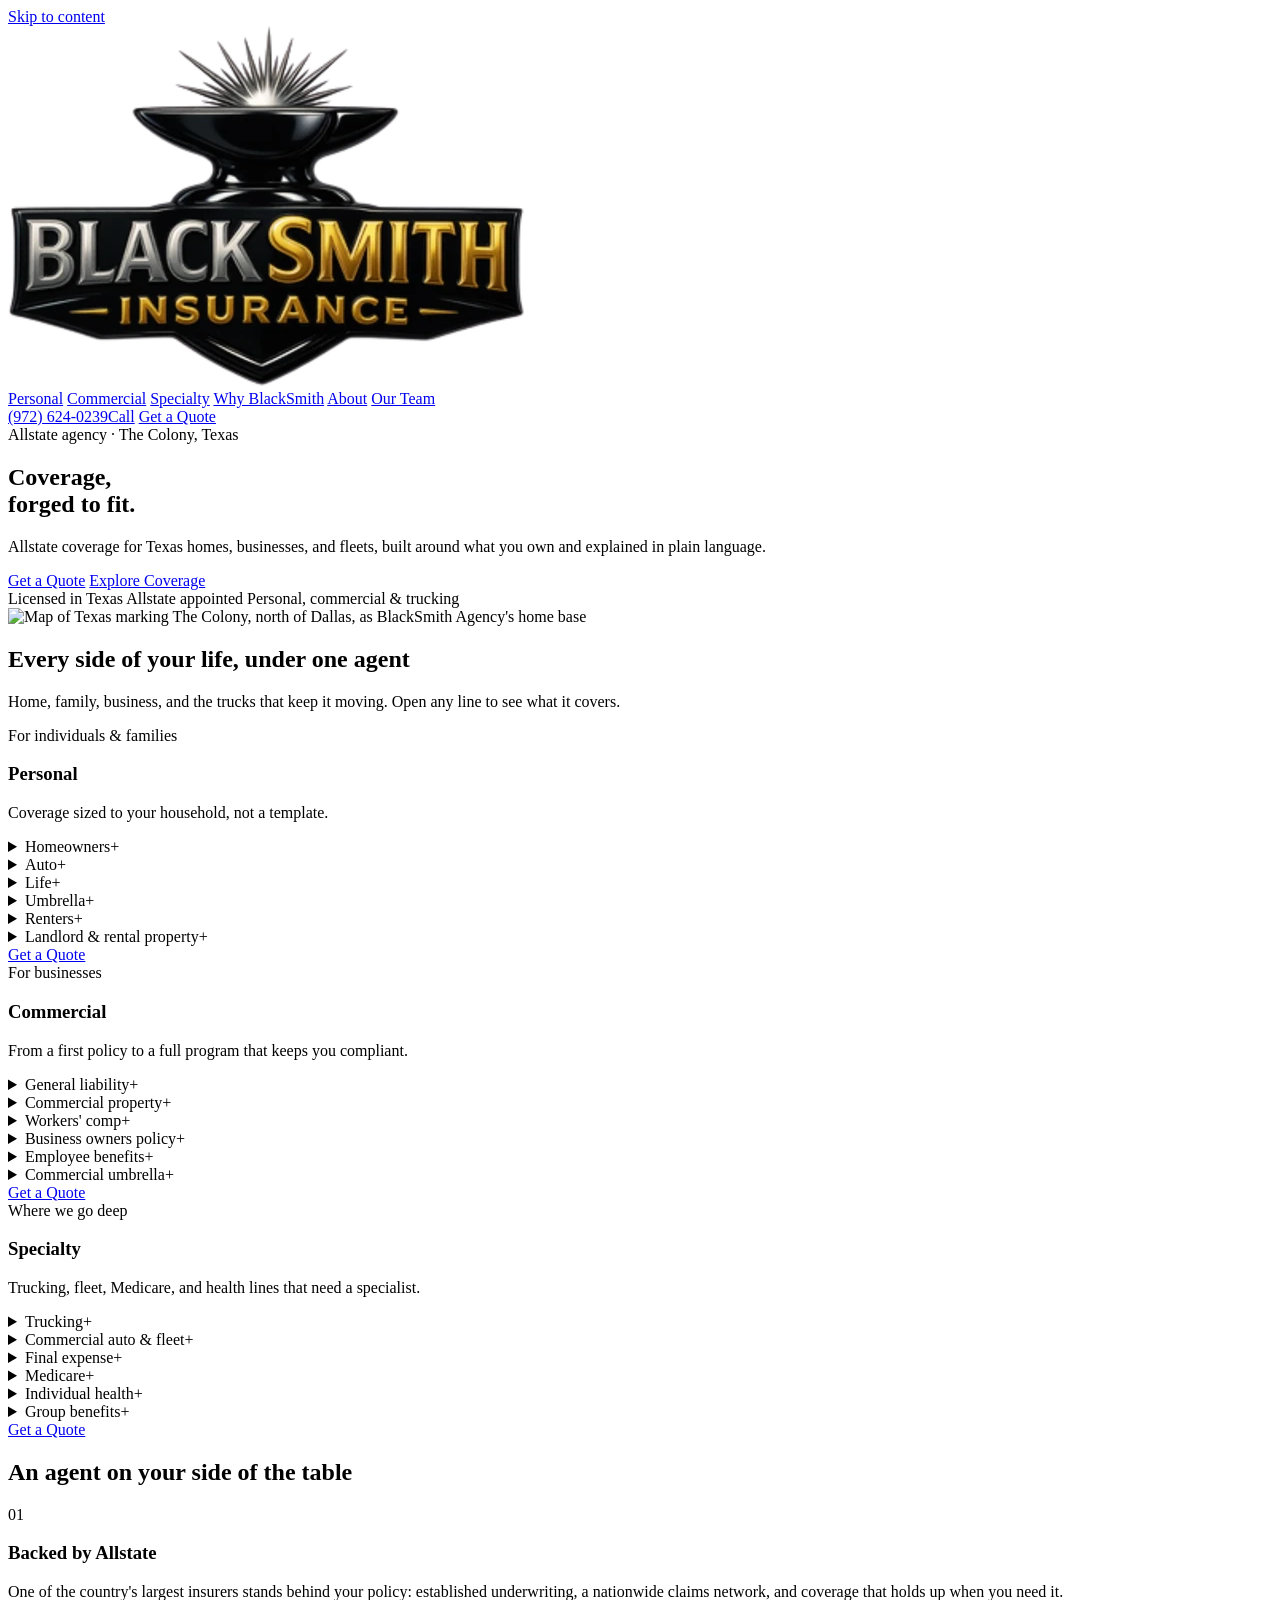
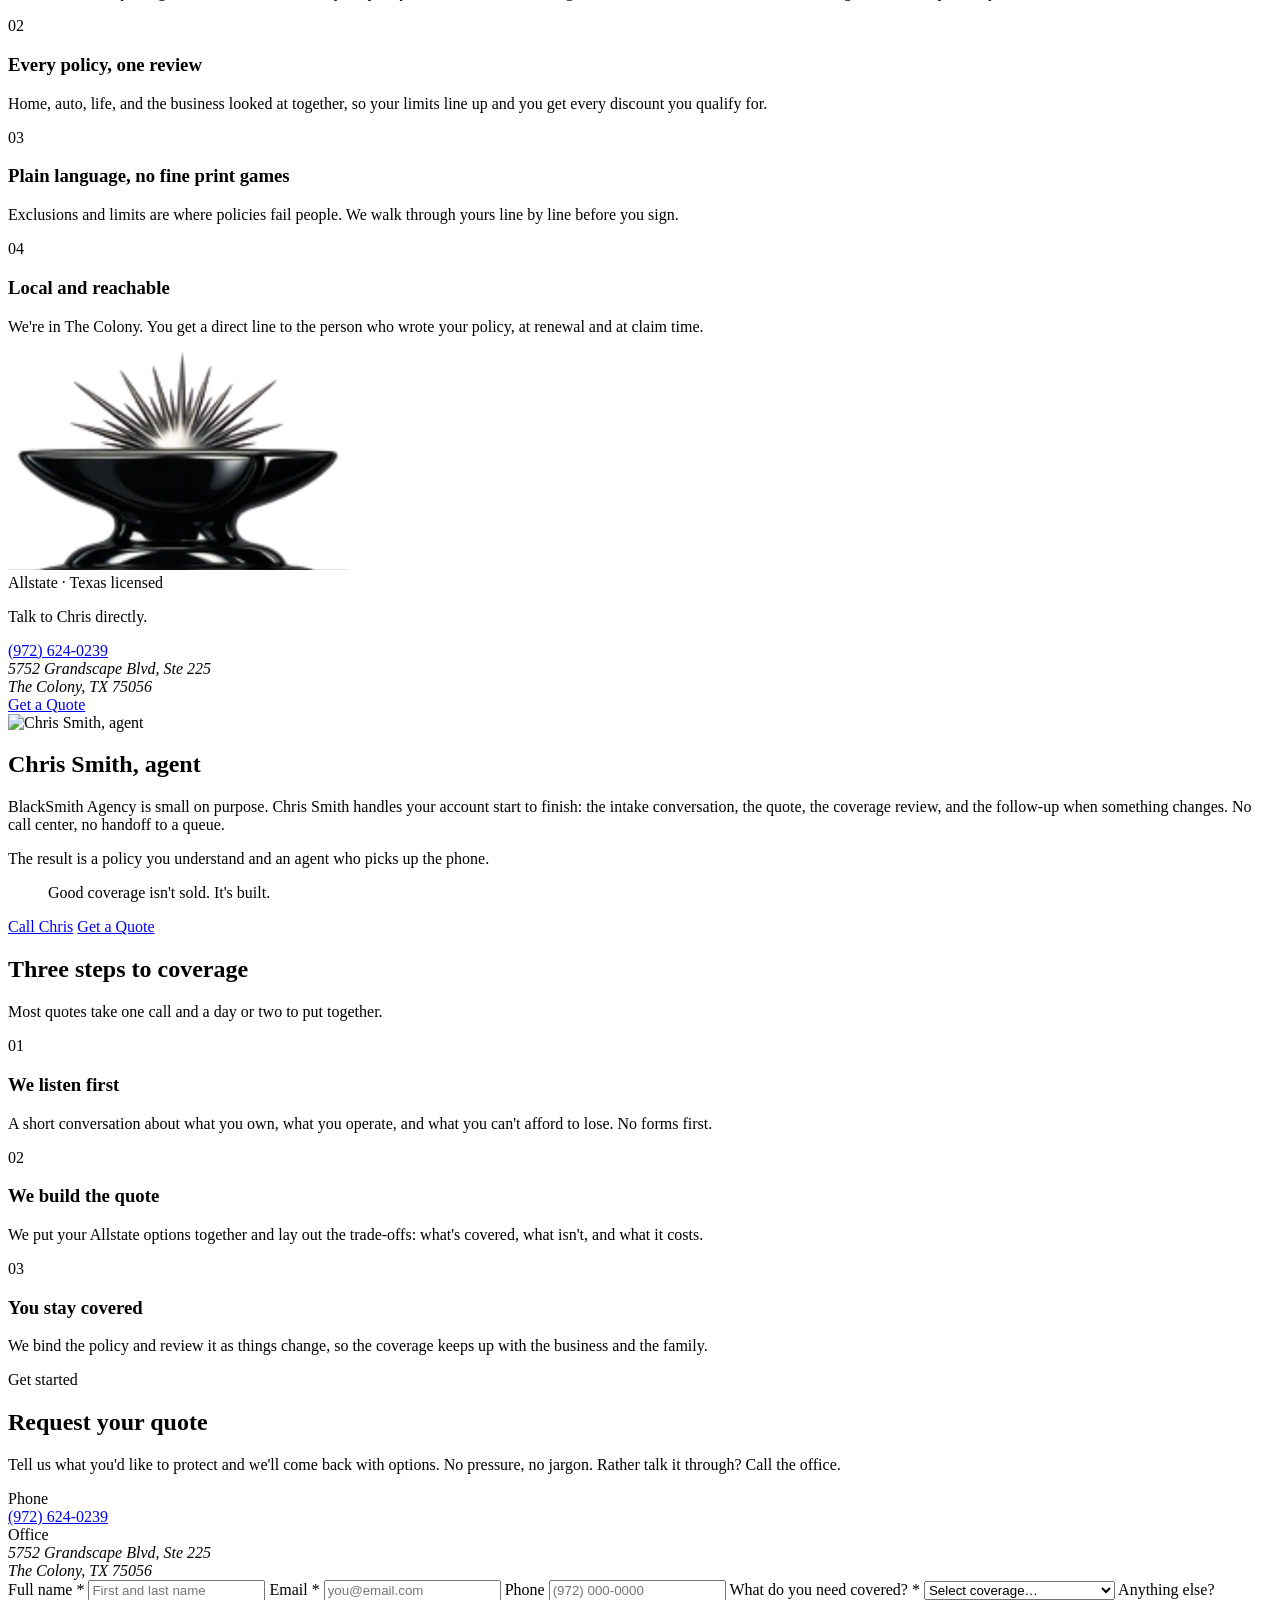
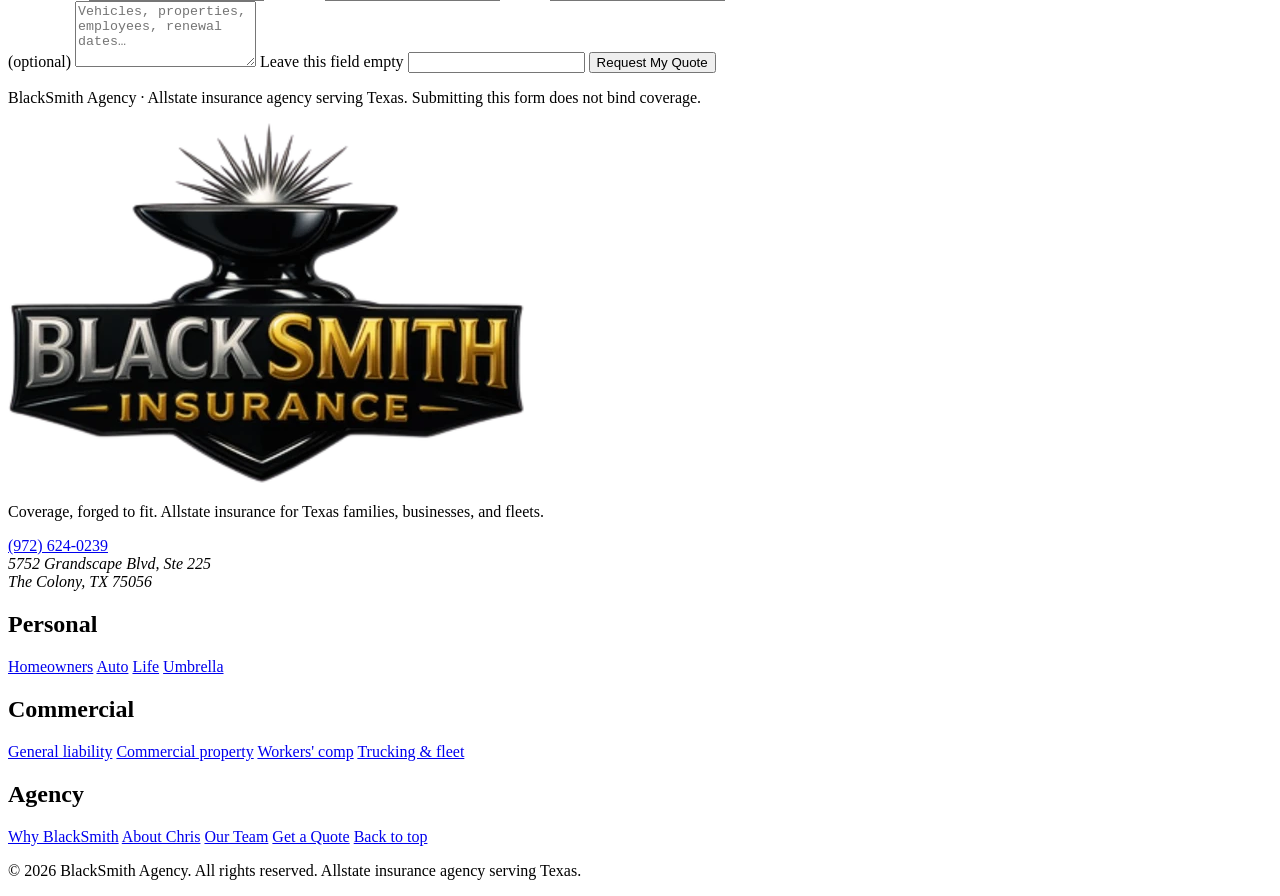
==== index.html @ 1e040ad7 "Replace site logos with the updated BlackSmith logo Swap the header and footer logos, the anvil mark" ====
<!DOCTYPE html>
<html lang="en">
<head>
<meta charset="utf-8">
<meta name="viewport" content="width=device-width, initial-scale=1">
<title>BlackSmith Agency | Insurance in The Colony, Texas</title>
<meta name="description" content="BlackSmith Agency is an Allstate insurance agency in The Colony, Texas. Personal, commercial, and specialty coverage, including trucking, built around what you own and operate.">
<link rel="canonical" href="https://blacksmith-insurance-site.vercel.app/">

<meta property="og:type" content="website">
<meta property="og:title" content="BlackSmith Agency | Insurance in The Colony, Texas">
<meta property="og:description" content="Allstate insurance for Texas families, businesses, and fleets. One agent, one number, no scripts.">
<meta property="og:image" content="https://blacksmith-insurance-site.vercel.app/assets/og-image-v2.jpg">
<meta property="og:url" content="https://blacksmith-insurance-site.vercel.app/">
<meta name="twitter:card" content="summary_large_image">
<meta name="theme-color" content="#1E2528">

<link rel="icon" href="/assets/favicon-v2.png" type="image/png">
<link rel="apple-touch-icon" href="/assets/apple-touch-icon-v2.png">

<link rel="preconnect" href="https://fonts.googleapis.com">
<link rel="preconnect" href="https://fonts.gstatic.com" crossorigin>
<link href="https://fonts.googleapis.com/css2?family=Oswald:wght@400;500;600&family=Libre+Franklin:ital,wght@0,300;0,400;0,500;0,600;1,400&display=swap" rel="stylesheet">

<link rel="stylesheet" href="/styles.css?v=20261026">
</head>
<body>

<a class="skip-link" href="#main">Skip to content</a>

<header class="site-header">
  <div class="header-inner">
    <a class="brand" href="#top" aria-label="BlackSmith Insurance home">
      <img src="/assets/blacksmith-logo-v2.webp" alt="BlackSmith Insurance" width="516" height="360">
    </a>
    <nav class="nav-links" aria-label="Primary">
      <a href="#personal">Personal</a>
      <a href="#commercial">Commercial</a>
      <a href="#specialty">Specialty</a>
      <a href="#why">Why BlackSmith</a>
      <a href="#about">About</a>
      <a href="/team">Our Team</a>
    </nav>
    <div class="header-cta">
      <a class="header-phone" href="tel:+19726240239" aria-label="Call (972) 624-0239"><span class="header-phone-num">(972)&nbsp;624-0239</span><span class="header-phone-short" aria-hidden="true">Call</span></a>
      <a class="btn-dark" href="#quote">Get a Quote</a>
    </div>
  </div>
</header>

<main id="main">

<!-- ============ HERO ============ -->
<section id="top" class="hero">
  <div class="hero-inner">
    <div class="hero-copy">
      <div class="eyebrow eyebrow-rule">
        <span class="rule"></span>
        <span>Allstate agency · The Colony, Texas</span>
      </div>
      <h1>Coverage,<br><span class="gold">forged to fit.</span></h1>
      <p class="hero-lede">
        Allstate coverage for Texas homes, businesses, and fleets, built around what you own and explained in plain language.
      </p>
      <div class="btn-row">
        <a class="btn-gold" href="#quote">Get a Quote</a>
        <a class="btn-ghost" href="#coverage">Explore Coverage</a>
      </div>
      <div class="trust-row">
        <span>Licensed in Texas</span>
        <span class="dot" aria-hidden="true"></span>
        <span>Allstate appointed</span>
        <span class="dot" aria-hidden="true"></span>
        <span>Personal, commercial &amp; trucking</span>
      </div>
    </div>
    <div class="hero-media">
      <div class="hero-frame" aria-hidden="true"></div>
      <div class="hero-photo">
        <img src="/assets/texas-hero-transparent.webp"
             alt="Map of Texas marking The Colony, north of Dallas, as BlackSmith Agency's home base"
             width="1040" height="1040" fetchpriority="high">
      </div>
    </div>
  </div>
</section>

<!-- ============ COVERAGE ============ -->
<section id="coverage" class="coverage">
  <div class="container">
    <div class="section-head">
      <h2>Every side of your life, under one agent</h2>
      <p class="section-lede">Home, family, business, and the trucks that keep it moving. Open any line to see what it covers.</p>
    </div>

    <div class="coverage-grid">

      <article id="personal" class="cov-card">
        <div class="cov-kicker">For individuals &amp; families</div>
        <h3>Personal</h3>
        <p class="cov-blurb">Coverage sized to your household, not a template.</p>
        <div class="acc">
          <details>
            <summary>Homeowners<span class="chev" aria-hidden="true">+</span></summary>
            <p>Covers your house and belongings against fire, theft, storms and hail, plus liability if someone is hurt on your property.</p>
          </details>
          <details>
            <summary>Auto<span class="chev" aria-hidden="true">+</span></summary>
            <p>Liability, collision, and comprehensive coverage for every vehicle and driver in the household.</p>
          </details>
          <details>
            <summary>Life<span class="chev" aria-hidden="true">+</span></summary>
            <p>Term and permanent life insurance that leaves the people depending on you with a financial cushion.</p>
          </details>
          <details>
            <summary>Umbrella<span class="chev" aria-hidden="true">+</span></summary>
            <p>Extra liability protection stacked above your home and auto limits for major, unexpected claims.</p>
          </details>
          <details>
            <summary>Renters<span class="chev" aria-hidden="true">+</span></summary>
            <p>Protects your belongings and adds liability coverage while you rent, without insuring the building itself.</p>
          </details>
          <details>
            <summary>Landlord &amp; rental property<span class="chev" aria-hidden="true">+</span></summary>
            <p>Covers the dwelling, liability, and lost rental income on properties you rent out.</p>
          </details>
        </div>
        <a class="cov-link" href="#quote">Get a Quote</a>
      </article>

      <article id="commercial" class="cov-card">
        <div class="cov-kicker">For businesses</div>
        <h3>Commercial</h3>
        <p class="cov-blurb">From a first policy to a full program that keeps you compliant.</p>
        <div class="acc">
          <details>
            <summary>General liability<span class="chev" aria-hidden="true">+</span></summary>
            <p>Covers third-party claims of bodily injury, property damage, and advertising harm arising from your work.</p>
          </details>
          <details>
            <summary>Commercial property<span class="chev" aria-hidden="true">+</span></summary>
            <p>Protects your building, equipment, inventory, and furnishings against fire, theft, and other covered losses.</p>
          </details>
          <details>
            <summary>Workers' comp<span class="chev" aria-hidden="true">+</span></summary>
            <p>Pays medical costs and lost wages for employees injured on the job, and shields the business from related suits.</p>
          </details>
          <details>
            <summary>Business owners policy<span class="chev" aria-hidden="true">+</span></summary>
            <p>Bundles general liability and commercial property into one cost-effective package for small and mid-size operations.</p>
          </details>
          <details>
            <summary>Employee benefits<span class="chev" aria-hidden="true">+</span></summary>
            <p>Group health, dental, vision, and ancillary lines built to help you hire and keep good people.</p>
          </details>
          <details>
            <summary>Commercial umbrella<span class="chev" aria-hidden="true">+</span></summary>
            <p>Adds a layer of liability protection above your primary commercial policies when a claim runs large.</p>
          </details>
        </div>
        <a class="cov-link" href="#quote">Get a Quote</a>
      </article>

      <article id="specialty" class="cov-card cov-card-dark">
        <div class="cov-kicker">Where we go deep</div>
        <h3>Specialty</h3>
        <p class="cov-blurb">Trucking, fleet, Medicare, and health lines that need a specialist.</p>
        <div class="acc">
          <details>
            <summary>Trucking<span class="chev" aria-hidden="true">+</span></summary>
            <p>Primary liability, cargo, physical damage, and non-trucking liability, with filings handled for motor carrier requirements.</p>
          </details>
          <details>
            <summary>Commercial auto &amp; fleet<span class="chev" aria-hidden="true">+</span></summary>
            <p>Liability and physical damage for cars, vans, and light trucks used for business, from one vehicle to a whole fleet.</p>
          </details>
          <details>
            <summary>Final expense<span class="chev" aria-hidden="true">+</span></summary>
            <p>Small whole-life policies that cover funeral and end-of-life costs so family isn't left with the bill.</p>
          </details>
          <details>
            <summary>Medicare<span class="chev" aria-hidden="true">+</span></summary>
            <p>Advantage, Supplement, and Part D plans compared side by side, with your doctors and prescriptions checked first.</p>
          </details>
          <details>
            <summary>Individual health<span class="chev" aria-hidden="true">+</span></summary>
            <p>Marketplace and private health plans for the self-employed and anyone between employer coverage.</p>
          </details>
          <details>
            <summary>Group benefits<span class="chev" aria-hidden="true">+</span></summary>
            <p>Benefit packages for teams of two and up, including enrollment support your staff can actually follow.</p>
          </details>
        </div>
        <a class="cov-link" href="#quote">Get a Quote</a>
      </article>

    </div>
  </div>
</section>

<!-- ============ WHY ============ -->
<section id="why" class="why">
  <div class="why-inner">
    <div>
      <h2 class="why-title">An agent on your side of the table</h2>
      <div class="why-grid">
        <div class="why-item">
          <div class="why-num">01</div>
          <h3>Backed by Allstate</h3>
          <p>One of the country's largest insurers stands behind your policy: established underwriting, a nationwide claims network, and coverage that holds up when you need it.</p>
        </div>
        <div class="why-item">
          <div class="why-num">02</div>
          <h3>Every policy, one review</h3>
          <p>Home, auto, life, and the business looked at together, so your limits line up and you get every discount you qualify for.</p>
        </div>
        <div class="why-item">
          <div class="why-num">03</div>
          <h3>Plain language, no fine print games</h3>
          <p>Exclusions and limits are where policies fail people. We walk through yours line by line before you sign.</p>
        </div>
        <div class="why-item">
          <div class="why-num">04</div>
          <h3>Local and reachable</h3>
          <p>We're in The Colony. You get a direct line to the person who wrote your policy, at renewal and at claim time.</p>
        </div>
      </div>
    </div>

    <!-- Placeholder for a photo (shop / truck yard / business owner).
         To swap: replace this <aside> with
         <aside class="why-media"><img src="/assets/why.jpg" alt="…"></aside> -->
    <aside class="why-card">
      <img class="why-card-mark" src="/assets/anvil-mark-v2.webp" alt="" width="340" height="218" loading="lazy">
      <div class="why-card-kicker">Allstate · Texas licensed</div>
      <p class="why-card-lead">Talk to Chris directly.</p>
      <a class="why-card-phone" href="tel:+19726240239">(972) 624-0239</a>
      <address class="why-card-addr">
        5752 Grandscape Blvd, Ste 225<br>The Colony, TX 75056
      </address>
      <a class="btn-dark why-card-btn" href="#quote">Get a Quote</a>
    </aside>
  </div>
</section>

<!-- ============ ABOUT ============ -->
<section id="about" class="about">
  <div class="about-inner">
    <div class="about-media">
      <img src="/assets/owner-headshot.jpg" alt="Chris Smith, agent" width="619" height="678" loading="lazy">
      <div class="about-accent" aria-hidden="true"></div>
    </div>
    <div>
      <h2>Chris Smith, agent</h2>
      <p class="about-copy">
        BlackSmith Agency is small on purpose. Chris Smith handles your account start to finish: the intake conversation, the quote, the coverage review, and the follow-up when something changes. No call center, no handoff to a queue.
      </p>
      <p class="about-copy">
        The result is a policy you understand and an agent who picks up the phone.
      </p>
      <blockquote>Good coverage isn't sold. It's built.</blockquote>
      <div class="btn-row">
        <a class="btn-dark btn-lg" href="tel:+19726240239">Call Chris</a>
        <a class="btn-outline" href="#quote">Get a Quote</a>
      </div>
    </div>
  </div>
</section>

<!-- ============ PROCESS ============ -->
<section class="process">
  <div class="container">
    <div class="process-head">
      <div>
        <h2>Three steps to coverage</h2>
      </div>
      <p class="process-note">Most quotes take one call and a day or two to put together.</p>
    </div>
    <div class="process-grid">
      <div class="process-cell">
        <div class="process-num">01</div>
        <h3>We listen first</h3>
        <p>A short conversation about what you own, what you operate, and what you can't afford to lose. No forms first.</p>
      </div>
      <div class="process-cell">
        <div class="process-num">02</div>
        <h3>We build the quote</h3>
        <p>We put your Allstate options together and lay out the trade-offs: what's covered, what isn't, and what it costs.</p>
      </div>
      <div class="process-cell">
        <div class="process-num">03</div>
        <h3>You stay covered</h3>
        <p>We bind the policy and review it as things change, so the coverage keeps up with the business and the family.</p>
      </div>
    </div>
  </div>
</section>

<!-- ============ QUOTE ============ -->
<section id="quote" class="quote">
  <div class="quote-inner">
    <div class="quote-intro">
      <div class="eyebrow eyebrow-gold">Get started</div>
      <h2>Request your quote</h2>
      <p class="quote-lede">Tell us what you'd like to protect and we'll come back with options. No pressure, no jargon. Rather talk it through? Call the office.</p>
      <div class="quote-contact">
        <div>
          <div class="quote-label">Phone</div>
          <a class="quote-phone" href="tel:+19726240239">(972) 624-0239</a>
        </div>
        <div>
          <div class="quote-label">Office</div>
          <address>5752 Grandscape Blvd, Ste 225<br>The Colony, TX 75056</address>
        </div>
      </div>
    </div>

    <div class="quote-panel">
      <!-- Submissions go to /api/quote (Vercel function), which creates the
           lead in AgencyZoom. See README → "Quote form → AgencyZoom". -->
      <form id="quote-form" class="quote-form" novalidate>
        <label class="field span-2">
          <span>Full name *</span>
          <input type="text" name="name" placeholder="First and last name" autocomplete="name" required>
        </label>
        <label class="field">
          <span>Email *</span>
          <input type="email" name="email" placeholder="you@email.com" autocomplete="email" required>
        </label>
        <label class="field">
          <span>Phone</span>
          <input type="tel" name="phone" placeholder="(972) 000-0000" autocomplete="tel">
        </label>
        <label class="field span-2">
          <span>What do you need covered? *</span>
          <select name="coverage" required>
            <option value="">Select coverage…</option>
            <optgroup label="Personal">
              <option value="Personal: Homeowners">Homeowners</option>
              <option value="Personal: Auto">Auto</option>
              <option value="Personal: Life">Life</option>
              <option value="Personal: Umbrella">Umbrella</option>
              <option value="Personal: Renters">Renters</option>
              <option value="Personal: Landlord &amp; rental property">Landlord &amp; rental property</option>
            </optgroup>
            <optgroup label="Commercial">
              <option value="Commercial: General liability">General liability</option>
              <option value="Commercial: Commercial property">Commercial property</option>
              <option value="Commercial: Workers' comp">Workers' comp</option>
              <option value="Commercial: Business owners policy">Business owners policy</option>
              <option value="Commercial: Employee benefits">Employee benefits</option>
              <option value="Commercial: Commercial umbrella">Commercial umbrella</option>
            </optgroup>
            <optgroup label="Specialty">
              <option value="Specialty: Trucking">Trucking</option>
              <option value="Specialty: Commercial auto &amp; fleet">Commercial auto &amp; fleet</option>
              <option value="Specialty: Final expense">Final expense</option>
              <option value="Specialty: Medicare">Medicare</option>
              <option value="Specialty: Individual health">Individual health</option>
              <option value="Specialty: Group benefits">Group benefits</option>
            </optgroup>
            <optgroup label="Other">
              <option>Several lines (bundle)</option>
              <option>Not sure yet</option>
            </optgroup>
          </select>
        </label>
        <label class="field span-2">
          <span>Anything else? (optional)</span>
          <textarea name="details" rows="4" placeholder="Vehicles, properties, employees, renewal dates…"></textarea>
        </label>
        <!-- Honeypot: invisible to people; the server drops any submission
             that fills it. -->
        <label class="field-hp" aria-hidden="true">
          <span>Leave this field empty</span>
          <input type="text" name="website" tabindex="-1" autocomplete="off">
        </label>
        <button class="btn-submit span-2" type="submit">Request My Quote</button>
        <p id="form-notice" class="form-notice span-2" role="status" hidden></p>
      </form>
      <p class="quote-fine">BlackSmith Agency · Allstate insurance agency serving Texas. Submitting this form does not bind coverage.</p>
    </div>
  </div>
</section>

</main>

<!-- ============ FOOTER ============ -->
<footer class="site-footer">
  <div class="container">
    <div class="footer-grid">
      <div>
        <img class="footer-logo" src="/assets/blacksmith-logo-v2.webp" alt="BlackSmith Insurance" width="516" height="360" loading="lazy">
        <p class="footer-blurb">Coverage, forged to fit. Allstate insurance for Texas families, businesses, and fleets.</p>
        <a class="footer-phone" href="tel:+19726240239">(972) 624-0239</a>
        <address class="footer-addr">5752 Grandscape Blvd, Ste 225<br>The Colony, TX 75056</address>
      </div>
      <div>
        <h2>Personal</h2>
        <div class="footer-links">
          <a href="#personal">Homeowners</a>
          <a href="#personal">Auto</a>
          <a href="#personal">Life</a>
          <a href="#personal">Umbrella</a>
        </div>
      </div>
      <div>
        <h2>Commercial</h2>
        <div class="footer-links">
          <a href="#commercial">General liability</a>
          <a href="#commercial">Commercial property</a>
          <a href="#commercial">Workers' comp</a>
          <a href="#specialty">Trucking &amp; fleet</a>
        </div>
      </div>
      <div>
        <h2>Agency</h2>
        <div class="footer-links">
          <a href="#why">Why BlackSmith</a>
          <a href="#about">About Chris</a>
          <a href="/team">Our Team</a>
          <a href="#quote">Get a Quote</a>
          <a href="#top">Back to top</a>
        </div>
      </div>
    </div>
    <p class="footer-legal">© 2026 BlackSmith Agency. All rights reserved. Allstate insurance agency serving Texas.</p>
  </div>
</footer>

<script type="application/ld+json">
{
  "@context": "https://schema.org",
  "@type": "InsuranceAgency",
  "name": "BlackSmith Agency",
  "description": "Allstate insurance agency in The Colony, Texas offering personal, commercial, and specialty coverage including trucking.",
  "telephone": "+1-972-624-0239",
  "url": "https://blacksmith-insurance-site.vercel.app/",
  "image": "https://blacksmith-insurance-site.vercel.app/assets/og-image-v2.jpg",
  "address": {
    "@type": "PostalAddress",
    "streetAddress": "5752 Grandscape Blvd, Ste 225",
    "addressLocality": "The Colony",
    "addressRegion": "TX",
    "postalCode": "75056",
    "addressCountry": "US"
  },
  "areaServed": { "@type": "State", "name": "Texas" },
  "employee": { "@type": "Person", "name": "Chris Smith", "jobTitle": "Agent" }
}
</script>

<script>
// Submits the quote form to /api/quote, which creates the lead in AgencyZoom.
// Any failure falls back to the phone number rather than a dead end.
(function () {
  var form = document.getElementById('quote-form');
  var notice = document.getElementById('form-notice');
  if (!form || !notice) return;
  var button = form.querySelector('.btn-submit');
  var FALLBACK = 'Something went wrong sending your request. Please call (972) 624-0239 and we’ll take care of you.';
  var NOT_CONFIGURED = 'Online quote requests are coming soon. For now, please call (972) 624-0239 and we’ll take care of you.';

  form.addEventListener('submit', function (e) {
    e.preventDefault();
    if (!form.reportValidity()) return;

    var payload = {};
    new FormData(form).forEach(function (value, key) { payload[key] = value; });

    button.disabled = true;
    button.textContent = 'Sending…';
    notice.hidden = true;

    // Only messages the server chose for the visitor are shown; network and
    // parse errors (whose text is browser jargon) fall back to the phone number.
    fetch('/api/quote', {
      method: 'POST',
      headers: { 'Content-Type': 'application/json' },
      body: JSON.stringify(payload)
    })
      .then(function (res) {
        return res.json().catch(function () { return {}; }).then(function (body) {
          if (res.ok && body.ok) return null;
          if (body.code === 'not_configured') return NOT_CONFIGURED;
          return res.status === 400 && body.error ? body.error : FALLBACK;
        });
      }, function () { return FALLBACK; })
      .then(function (problem) {
        if (!problem) {
          form.reset();
          notice.textContent = 'Thanks, your request is in. We’ll be in touch shortly to talk through your options.';
        } else {
          notice.textContent = problem;
        }
        notice.hidden = false;
        button.disabled = false;
        button.textContent = 'Request My Quote';
      });
  });
})();
</script>

</body>
</html>
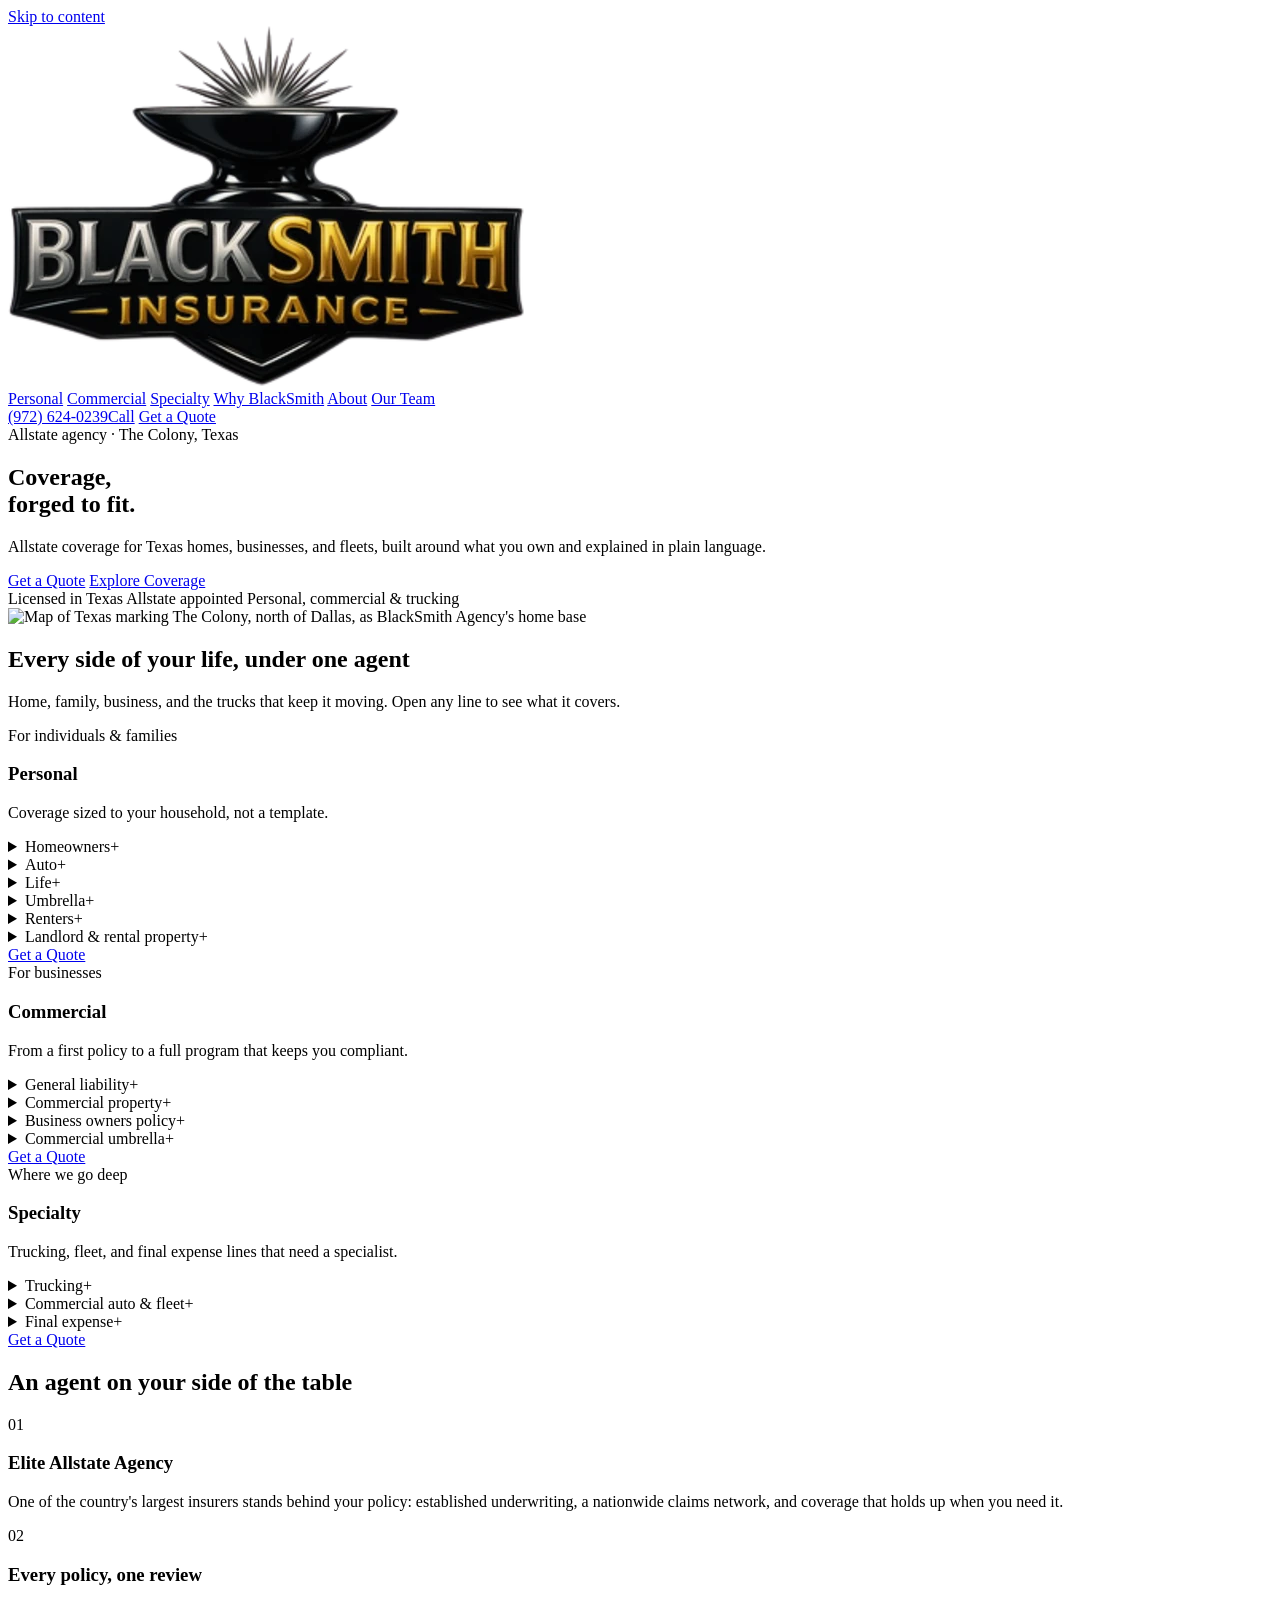
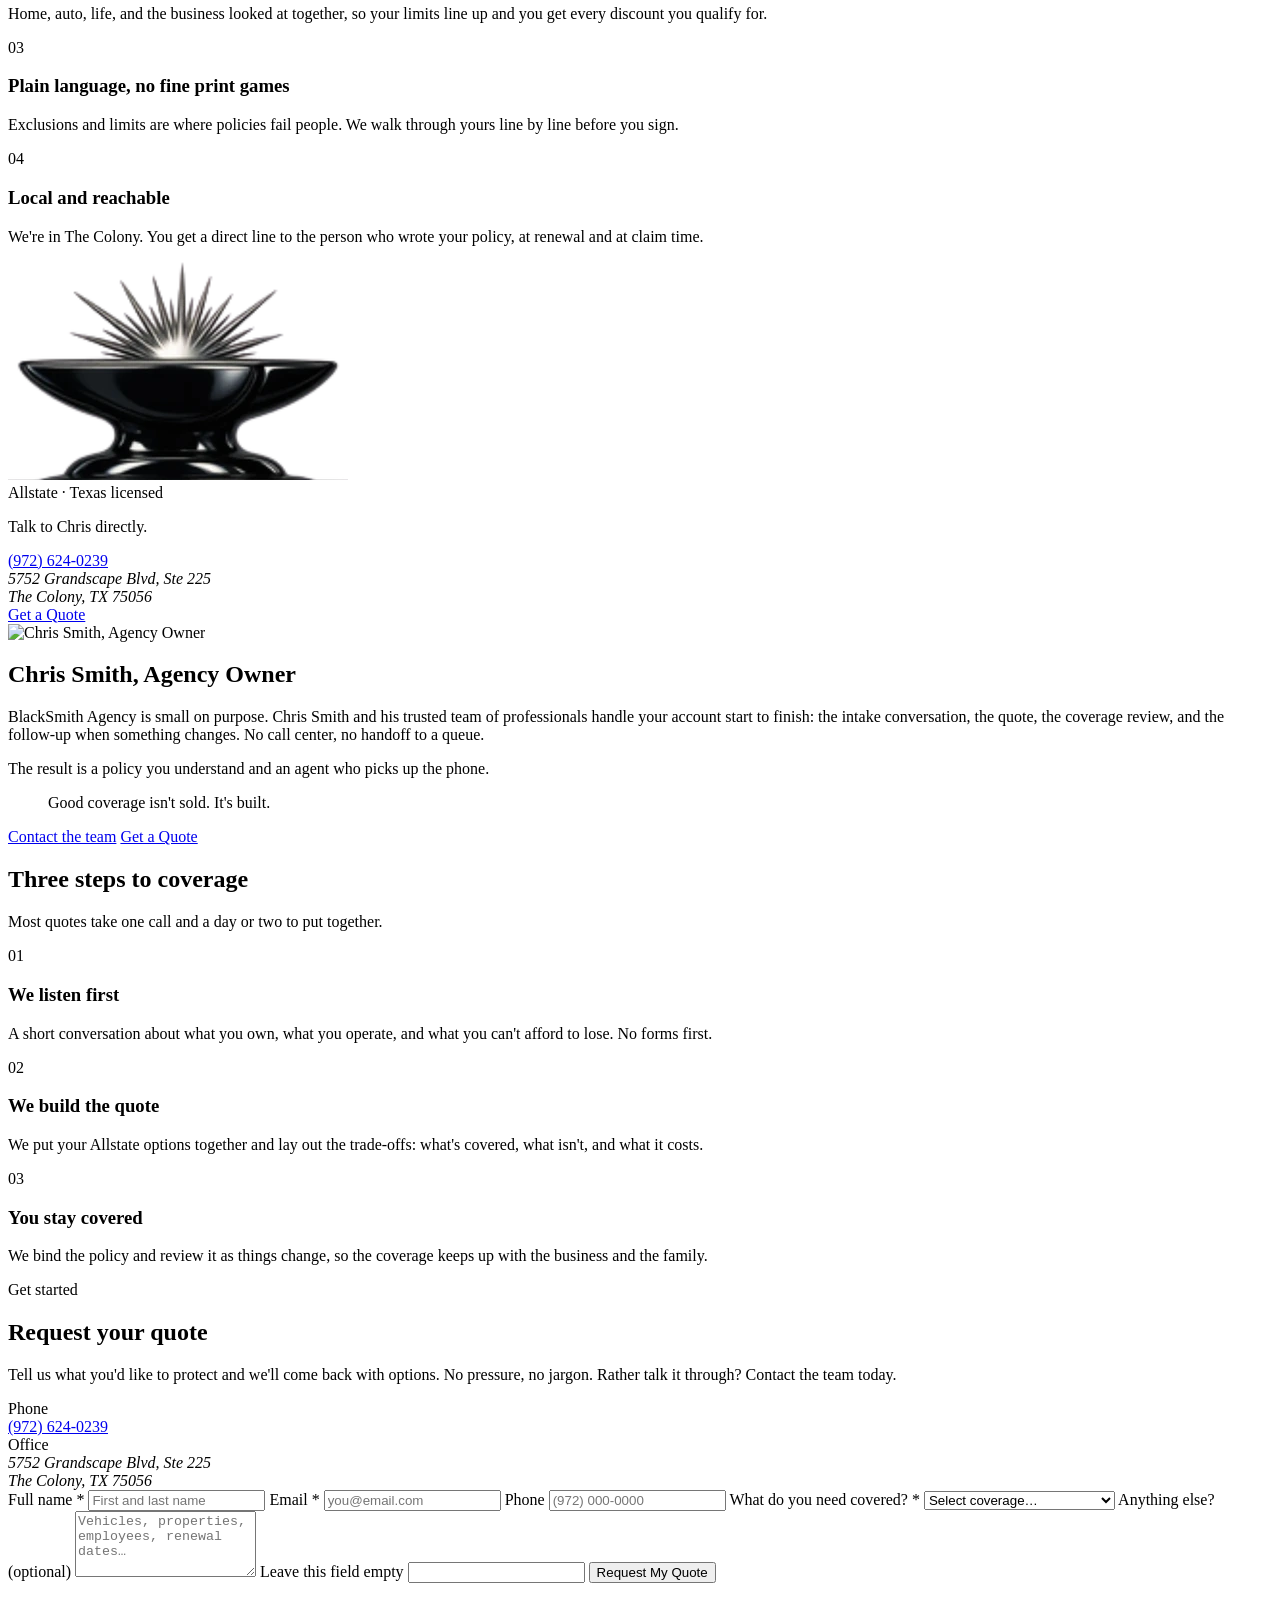
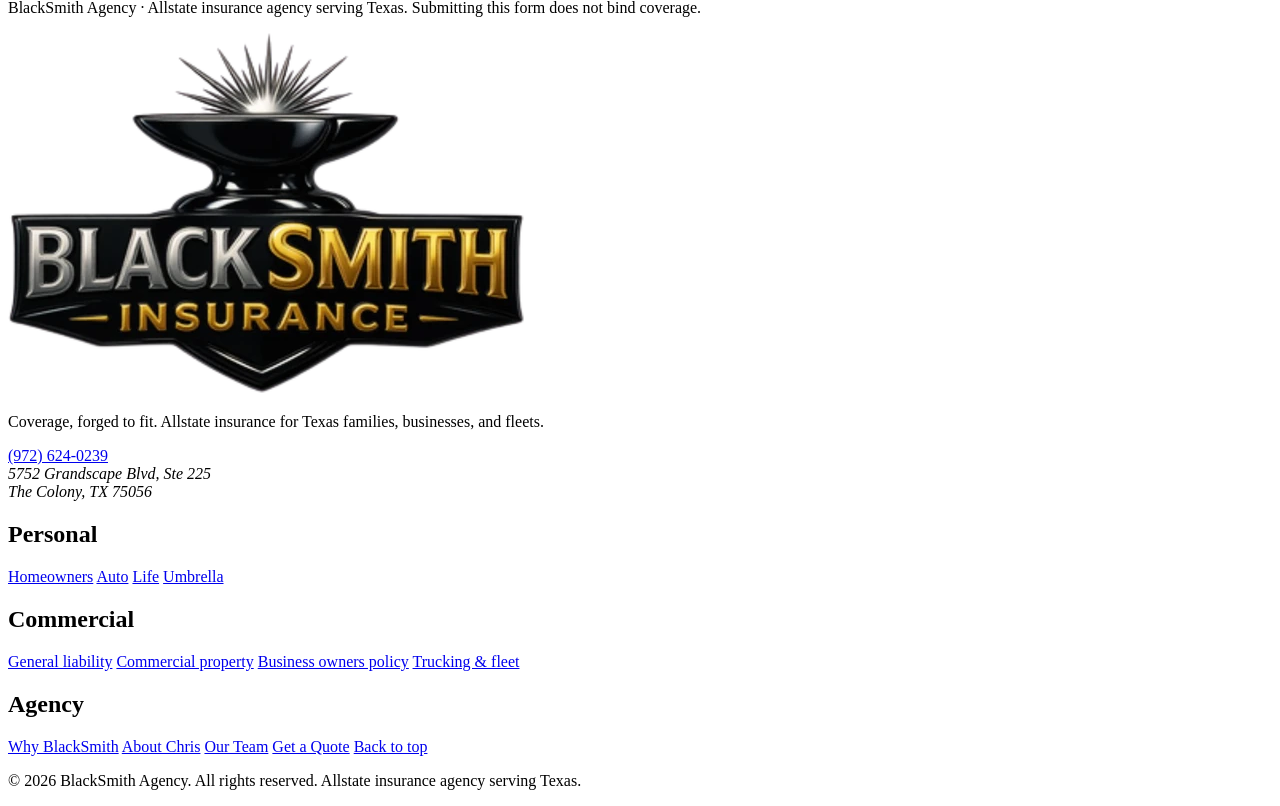
==== commit a4edac31: "Apply the client's coverage and copy changes Drop workers' comp, employee benefits, group benefits, " ====
--- a/index.html
+++ b/index.html
@@ -142,16 +142,8 @@
             <p>Protects your building, equipment, inventory, and furnishings against fire, theft, and other covered losses.</p>
           </details>
           <details>
-            <summary>Workers' comp<span class="chev" aria-hidden="true">+</span></summary>
-            <p>Pays medical costs and lost wages for employees injured on the job, and shields the business from related suits.</p>
-          </details>
-          <details>
             <summary>Business owners policy<span class="chev" aria-hidden="true">+</span></summary>
             <p>Bundles general liability and commercial property into one cost-effective package for small and mid-size operations.</p>
-          </details>
-          <details>
-            <summary>Employee benefits<span class="chev" aria-hidden="true">+</span></summary>
-            <p>Group health, dental, vision, and ancillary lines built to help you hire and keep good people.</p>
           </details>
           <details>
             <summary>Commercial umbrella<span class="chev" aria-hidden="true">+</span></summary>
@@ -164,7 +156,7 @@
       <article id="specialty" class="cov-card cov-card-dark">
         <div class="cov-kicker">Where we go deep</div>
         <h3>Specialty</h3>
-        <p class="cov-blurb">Trucking, fleet, Medicare, and health lines that need a specialist.</p>
+        <p class="cov-blurb">Trucking, fleet, and final expense lines that need a specialist.</p>
         <div class="acc">
           <details>
             <summary>Trucking<span class="chev" aria-hidden="true">+</span></summary>
@@ -177,18 +169,6 @@
           <details>
             <summary>Final expense<span class="chev" aria-hidden="true">+</span></summary>
             <p>Small whole-life policies that cover funeral and end-of-life costs so family isn't left with the bill.</p>
-          </details>
-          <details>
-            <summary>Medicare<span class="chev" aria-hidden="true">+</span></summary>
-            <p>Advantage, Supplement, and Part D plans compared side by side, with your doctors and prescriptions checked first.</p>
-          </details>
-          <details>
-            <summary>Individual health<span class="chev" aria-hidden="true">+</span></summary>
-            <p>Marketplace and private health plans for the self-employed and anyone between employer coverage.</p>
-          </details>
-          <details>
-            <summary>Group benefits<span class="chev" aria-hidden="true">+</span></summary>
-            <p>Benefit packages for teams of two and up, including enrollment support your staff can actually follow.</p>
           </details>
         </div>
         <a class="cov-link" href="#quote">Get a Quote</a>
@@ -206,7 +186,7 @@
       <div class="why-grid">
         <div class="why-item">
           <div class="why-num">01</div>
-          <h3>Backed by Allstate</h3>
+          <h3>Elite Allstate Agency</h3>
           <p>One of the country's largest insurers stands behind your policy: established underwriting, a nationwide claims network, and coverage that holds up when you need it.</p>
         </div>
         <div class="why-item">
@@ -247,20 +227,20 @@
 <section id="about" class="about">
   <div class="about-inner">
     <div class="about-media">
-      <img src="/assets/owner-headshot.jpg" alt="Chris Smith, agent" width="619" height="678" loading="lazy">
+      <img src="/assets/owner-headshot.jpg" alt="Chris Smith, Agency Owner" width="619" height="678" loading="lazy">
       <div class="about-accent" aria-hidden="true"></div>
     </div>
     <div>
-      <h2>Chris Smith, agent</h2>
+      <h2>Chris Smith, Agency Owner</h2>
       <p class="about-copy">
-        BlackSmith Agency is small on purpose. Chris Smith handles your account start to finish: the intake conversation, the quote, the coverage review, and the follow-up when something changes. No call center, no handoff to a queue.
+        BlackSmith Agency is small on purpose. Chris Smith and his trusted team of professionals handle your account start to finish: the intake conversation, the quote, the coverage review, and the follow-up when something changes. No call center, no handoff to a queue.
       </p>
       <p class="about-copy">
         The result is a policy you understand and an agent who picks up the phone.
       </p>
       <blockquote>Good coverage isn't sold. It's built.</blockquote>
       <div class="btn-row">
-        <a class="btn-dark btn-lg" href="tel:+19726240239">Call Chris</a>
+        <a class="btn-dark btn-lg" href="tel:+19726240239">Contact the team</a>
         <a class="btn-outline" href="#quote">Get a Quote</a>
       </div>
     </div>
@@ -302,7 +282,7 @@
     <div class="quote-intro">
       <div class="eyebrow eyebrow-gold">Get started</div>
       <h2>Request your quote</h2>
-      <p class="quote-lede">Tell us what you'd like to protect and we'll come back with options. No pressure, no jargon. Rather talk it through? Call the office.</p>
+      <p class="quote-lede">Tell us what you'd like to protect and we'll come back with options. No pressure, no jargon. Rather talk it through? Contact the team today.</p>
       <div class="quote-contact">
         <div>
           <div class="quote-label">Phone</div>
@@ -346,18 +326,13 @@
             <optgroup label="Commercial">
               <option value="Commercial: General liability">General liability</option>
               <option value="Commercial: Commercial property">Commercial property</option>
-              <option value="Commercial: Workers' comp">Workers' comp</option>
               <option value="Commercial: Business owners policy">Business owners policy</option>
-              <option value="Commercial: Employee benefits">Employee benefits</option>
               <option value="Commercial: Commercial umbrella">Commercial umbrella</option>
             </optgroup>
             <optgroup label="Specialty">
               <option value="Specialty: Trucking">Trucking</option>
               <option value="Specialty: Commercial auto &amp; fleet">Commercial auto &amp; fleet</option>
               <option value="Specialty: Final expense">Final expense</option>
-              <option value="Specialty: Medicare">Medicare</option>
-              <option value="Specialty: Individual health">Individual health</option>
-              <option value="Specialty: Group benefits">Group benefits</option>
             </optgroup>
             <optgroup label="Other">
               <option>Several lines (bundle)</option>
@@ -409,7 +384,7 @@
         <div class="footer-links">
           <a href="#commercial">General liability</a>
           <a href="#commercial">Commercial property</a>
-          <a href="#commercial">Workers' comp</a>
+          <a href="#commercial">Business owners policy</a>
           <a href="#specialty">Trucking &amp; fleet</a>
         </div>
       </div>
@@ -446,7 +421,7 @@
     "addressCountry": "US"
   },
   "areaServed": { "@type": "State", "name": "Texas" },
-  "employee": { "@type": "Person", "name": "Chris Smith", "jobTitle": "Agent" }
+  "employee": { "@type": "Person", "name": "Chris Smith", "jobTitle": "Agency Owner" }
 }
 </script>
 
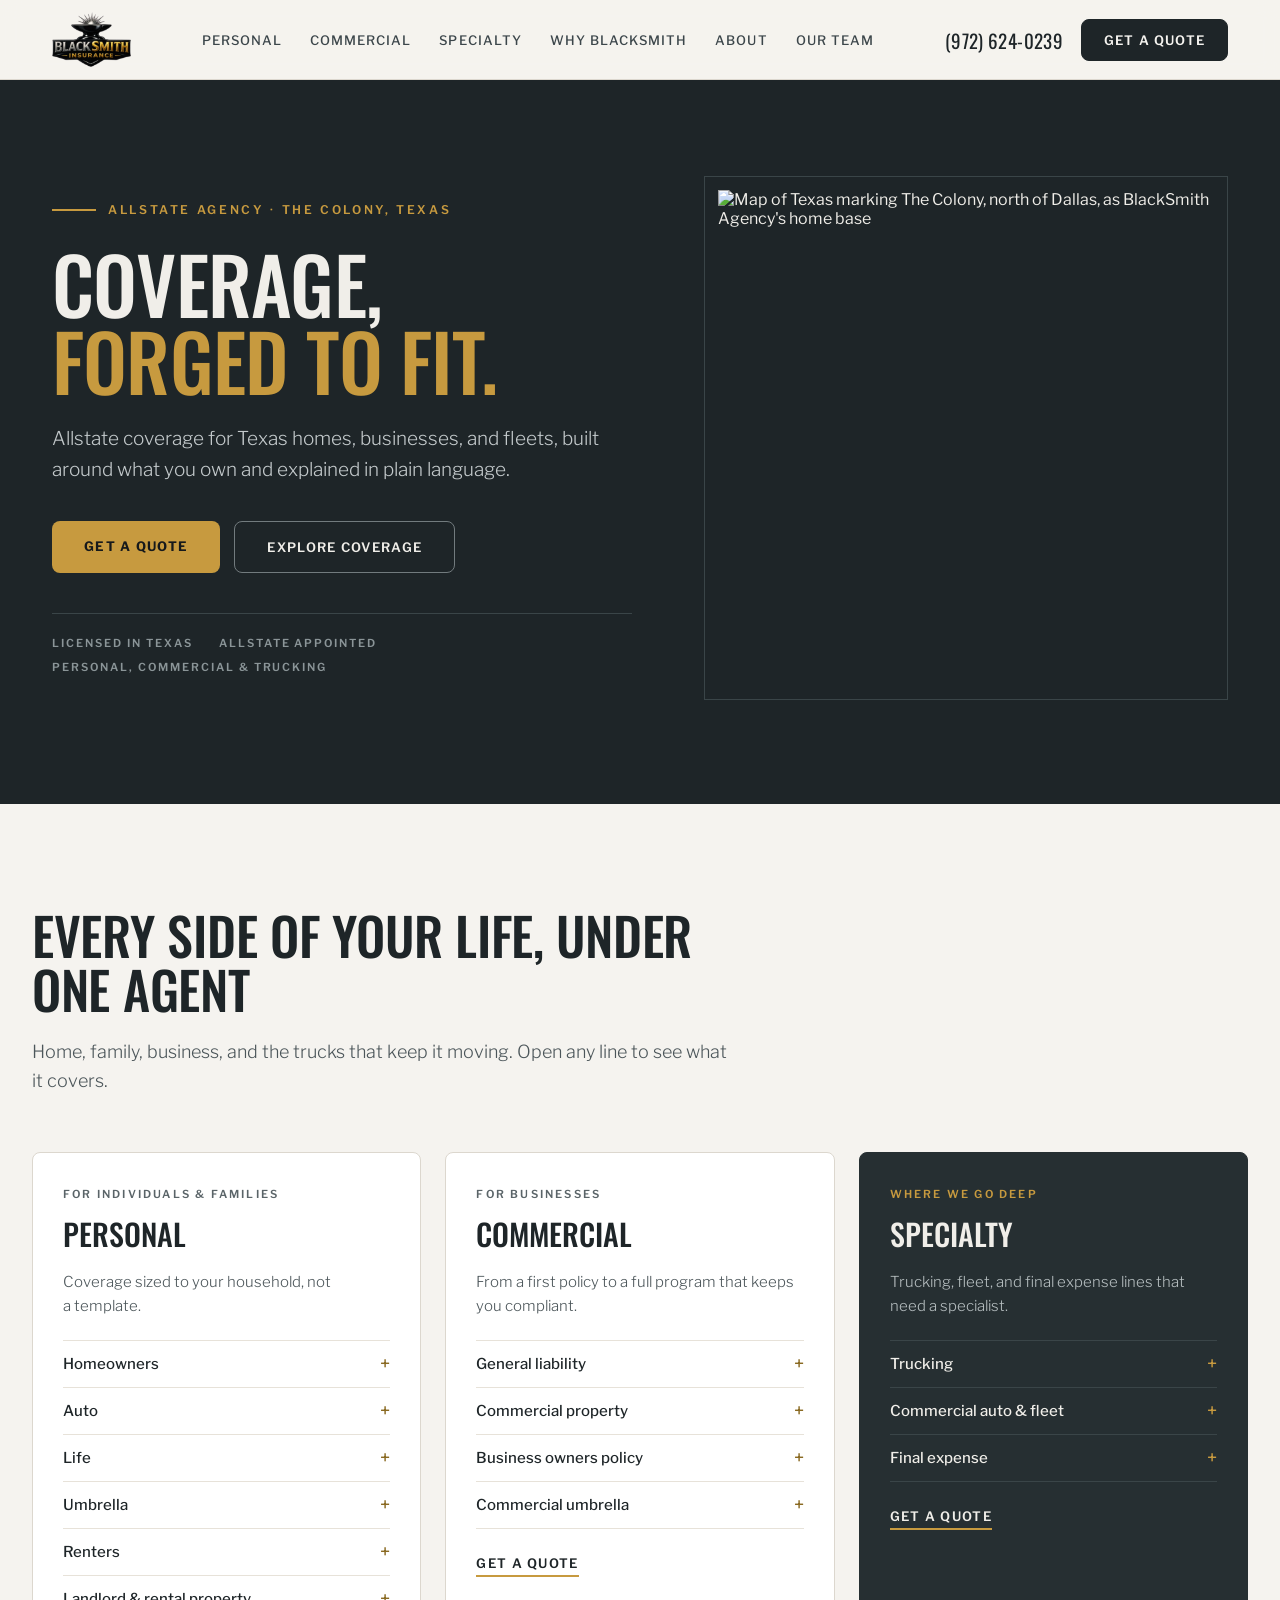
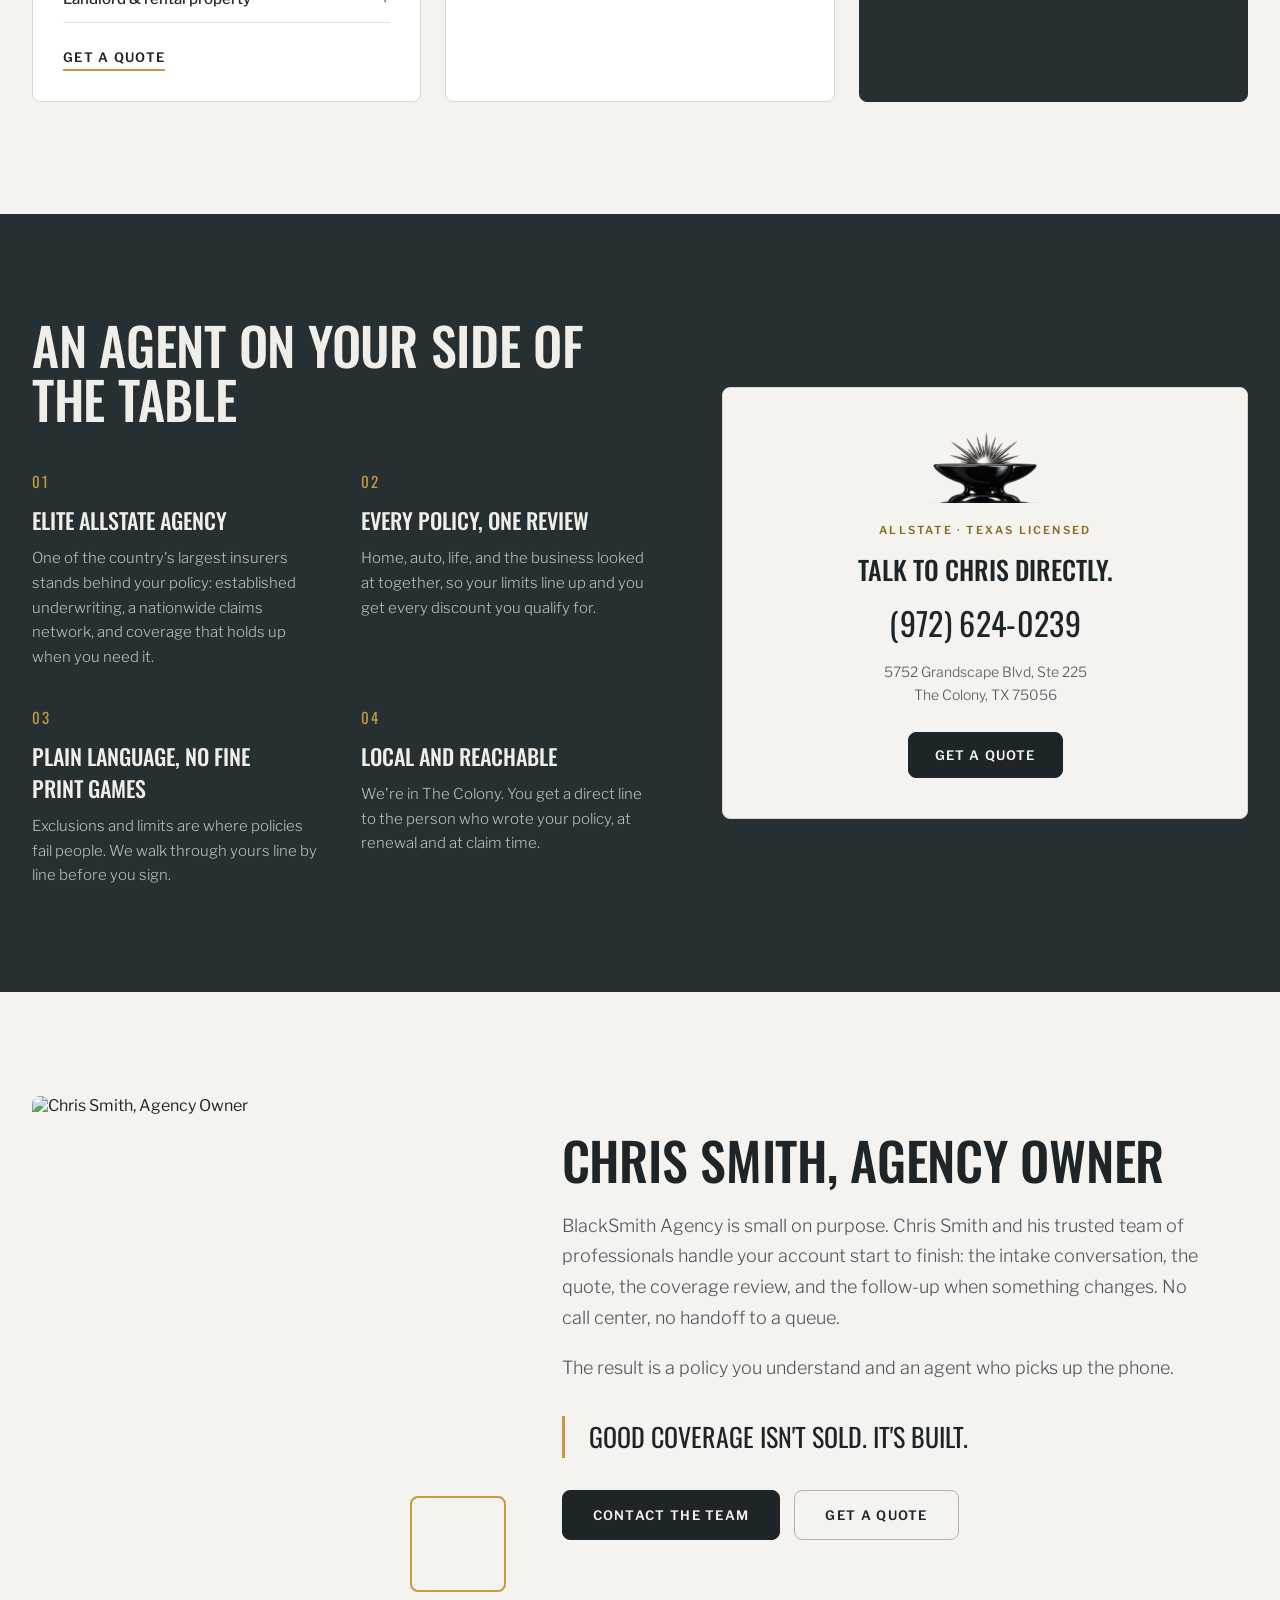
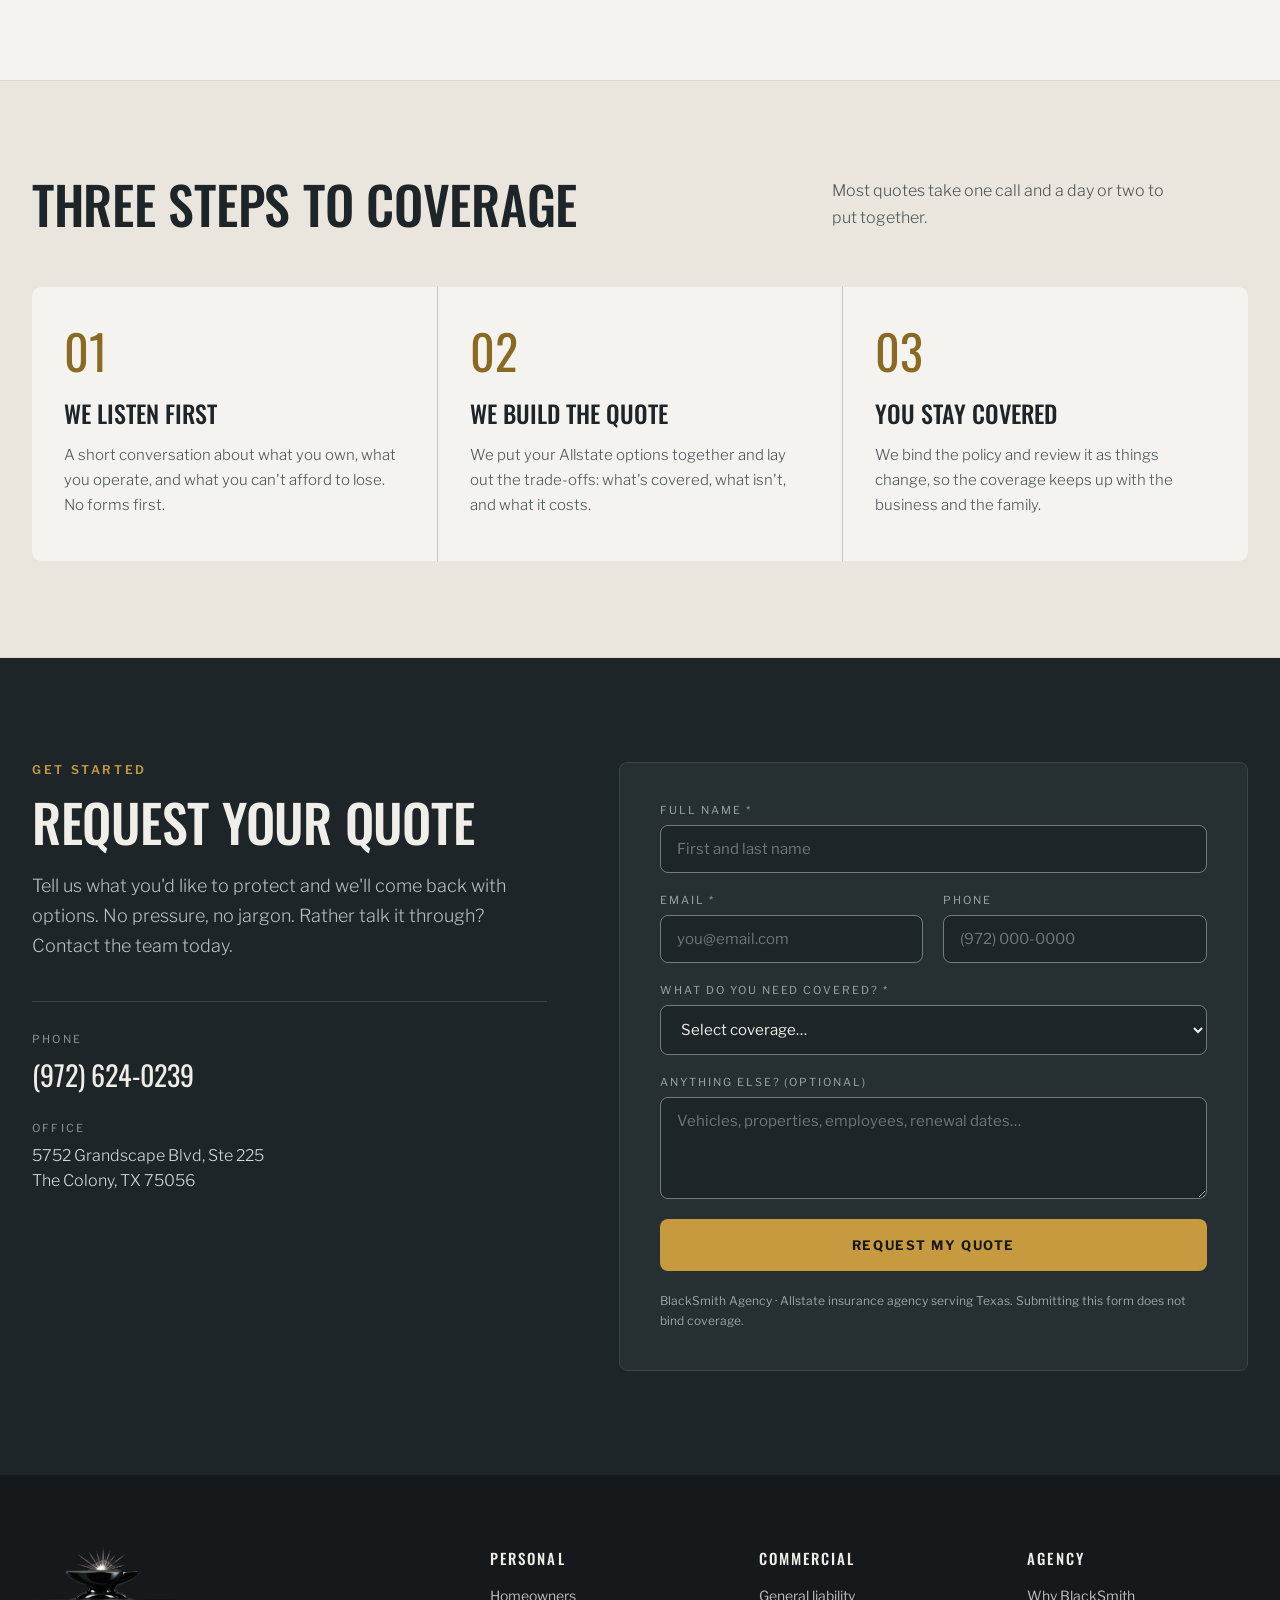
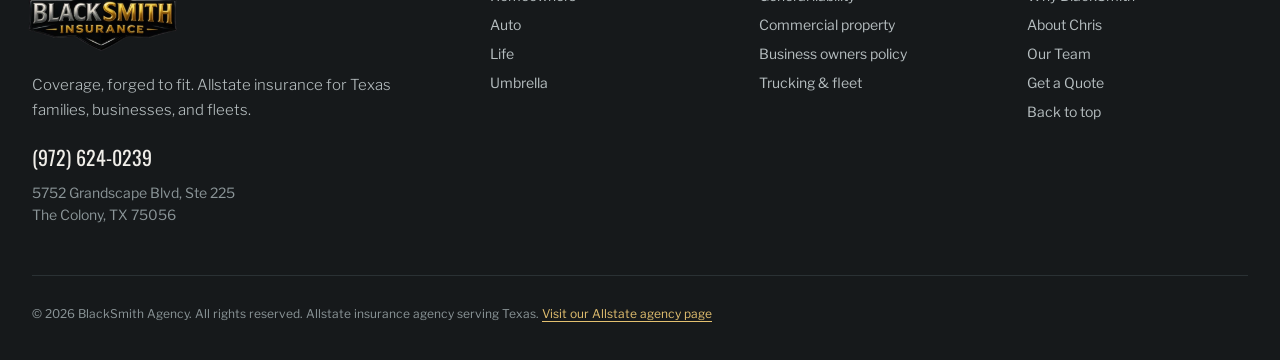
==== commit 42647bfc: "Link the footer to the agency's Allstate page Co-Authored-By: Claude Fable 5.2 <noreply@anthropic.co" ====
--- a/index.html
+++ b/index.html
@@ -22,7 +22,7 @@
 <link rel="preconnect" href="https://fonts.gstatic.com" crossorigin>
 <link href="https://fonts.googleapis.com/css2?family=Oswald:wght@400;500;600&family=Libre+Franklin:ital,wght@0,300;0,400;0,500;0,600;1,400&display=swap" rel="stylesheet">
 
-<link rel="stylesheet" href="/styles.css?v=20261026">
+<link rel="stylesheet" href="/styles.css?v=20261111">
 </head>
 <body>
 
@@ -399,7 +399,7 @@
         </div>
       </div>
     </div>
-    <p class="footer-legal">© 2026 BlackSmith Agency. All rights reserved. Allstate insurance agency serving Texas.</p>
+    <p class="footer-legal">© 2026 BlackSmith Agency. All rights reserved. Allstate insurance agency serving Texas. <a href="https://agents.allstate.com/blacksmith-insurance-the-colony-tx.html" target="_blank" rel="noopener">Visit our Allstate agency page</a></p>
   </div>
 </footer>
 
--- a/styles.css
+++ b/styles.css
@@ -0,0 +1,1196 @@
+/* ==========================================================================
+   BlackSmith Agency — one-page site
+   Compiled from the Claude Design prototype "BlackSmith Agency.dc.html".
+   Palette and metrics mirror the prototype; media queries are additive
+   (the prototype was desktop-only).
+   ========================================================================== */
+
+:root {
+  --ink:        #1E2528;  /* primary dark / body text */
+  --ink-2:      #262F32;  /* dark panel */
+  --ink-3:      #16191B;  /* footer / text on gold */
+  --bone:       #F5F3EF;  /* page background */
+  --bone-2:     #F0EEE9;  /* text on dark */
+  --bone-3:     #EAE6DE;  /* process band */
+
+  --gold:       #C79A3F;
+  --gold-lt:    #E3C070;
+  --gold-dk:    #8A6A22;  /* links on light */
+  --rust:       #B04A17;  /* link hover on light: 4.9:1 on bone */
+
+  --line:       #DCD7CE;
+  --line-2:     #E7E2D9;
+  --line-3:     #C9C3B7;
+  --line-dk:    #3A4548;
+  --line-dk-2:  #727B7E;  /* input borders: 3:1 against panel and field */
+  --line-dk-3:  #2A3134;
+
+  --muted:      #4C565A;
+  --muted-2:    #5A6468;
+  --muted-3:    #3C464A;
+  --slate:      #8B9598;
+  --steel:      #727B7E;  /* ghost button border: 3:1 on ink */
+
+  --on-dark:    #B6BEC0;
+  --on-dark-2:  #AAB3B6;
+  --on-dark-3:  #C3C9CB;
+  --on-dark-4:  #D5D9DA;
+
+  --display: Oswald, "Arial Narrow", system-ui, sans-serif;
+  --body: "Libre Franklin", system-ui, -apple-system, sans-serif;
+
+  --shell: 1240px;
+  --gutter: 32px;
+  --radius: 8px;
+
+  /* Sticky header height is derived from these, so anchor jumps can clear it. */
+  --logo-h: 55px;
+  --header-pad: 12px;
+  --header-h: calc(var(--logo-h) + 2 * var(--header-pad) + 1px);
+}
+
+* { box-sizing: border-box; }
+
+html { scroll-behavior: smooth; scroll-padding-top: var(--header-h); }
+
+body {
+  margin: 0;
+  background: var(--bone);
+  color: var(--ink);
+  font-family: var(--body);
+  -webkit-font-smoothing: antialiased;
+  text-wrap: pretty;
+}
+
+a { color: var(--gold-dk); text-decoration: none; }
+a:hover { color: var(--rust); }
+
+img { max-width: 100%; }
+
+h1, h2, h3, h4 { font-family: var(--display); font-weight: 500; text-transform: uppercase; }
+
+input, select, textarea, button { font-family: inherit; }
+
+address { font-style: normal; }
+
+:focus-visible {
+  outline: 2px solid var(--gold);
+  outline-offset: 3px;
+  border-radius: 2px;
+}
+
+.skip-link {
+  position: absolute;
+  left: -9999px;
+  top: 0;
+  z-index: 100;
+  background: var(--ink);
+  color: var(--bone);
+  padding: 12px 20px;
+  font-size: 13px;
+  letter-spacing: 0.09em;
+  text-transform: uppercase;
+  font-weight: 600;
+}
+.skip-link:focus { left: 8px; top: 8px; color: var(--bone); }
+
+.container {
+  max-width: var(--shell);
+  margin: 0 auto;
+}
+
+/* ---------- shared bits ---------- */
+
+.eyebrow {
+  font-size: 12px;
+  letter-spacing: 0.22em;
+  text-transform: uppercase;
+  font-weight: 600;
+  margin-bottom: 18px;
+}
+.eyebrow-gold { color: var(--gold); }
+.eyebrow-rule {
+  display: flex;
+  align-items: center;
+  gap: 12px;
+  color: var(--gold);
+  margin-bottom: 28px;
+}
+.eyebrow-rule .rule {
+  width: 44px;
+  height: 2px;
+  background: var(--gold);
+  display: block;
+  flex: none;
+}
+
+.gold { color: var(--gold); }
+
+.btn-row { display: flex; flex-wrap: wrap; gap: 14px; }
+
+.btn-dark,
+.btn-gold,
+.btn-ghost,
+.btn-outline {
+  display: inline-block;
+  font-size: 13px;
+  letter-spacing: 0.1em;
+  text-transform: uppercase;
+  font-weight: 600;
+  border-radius: var(--radius);
+  white-space: nowrap;
+  transition: background-color .18s ease, color .18s ease, border-color .18s ease;
+}
+
+.btn-dark {
+  background: var(--ink);
+  color: var(--bone);
+  padding: 12px 22px;
+  letter-spacing: 0.09em;
+  border: 1px solid var(--ink);
+}
+.btn-dark:hover { background: var(--gold); border-color: var(--gold); color: var(--ink-3); }
+.btn-dark.btn-lg { padding: 16px 30px; letter-spacing: 0.1em; }
+
+.btn-gold {
+  background: var(--gold);
+  color: var(--ink-3);
+  padding: 17px 32px;
+  font-weight: 700;
+}
+.btn-gold:hover { background: var(--gold-lt); color: var(--ink-3); }
+
+.btn-ghost {
+  border: 1px solid var(--steel);
+  color: var(--bone-2);
+  padding: 17px 32px;
+}
+.btn-ghost:hover { border-color: var(--gold); color: var(--gold); }
+
+.btn-outline {
+  border: 1px solid #B9B2A6;
+  color: var(--ink);
+  padding: 16px 30px;
+}
+.btn-outline:hover { border-color: var(--ink); color: var(--ink); }
+
+/* ---------- header ---------- */
+
+.site-header {
+  position: sticky;
+  top: 0;
+  z-index: 50;
+  background: rgba(245, 243, 239, 0.94);
+  backdrop-filter: blur(10px);
+  -webkit-backdrop-filter: blur(10px);
+  border-bottom: 1px solid var(--line);
+}
+.header-inner {
+  max-width: var(--shell);
+  margin: 0 auto;
+  padding: var(--header-pad) var(--gutter);
+  display: flex;
+  align-items: center;
+  gap: 32px;
+}
+.brand { display: flex; align-items: center; flex: none; }
+.brand img { height: var(--logo-h); width: auto; display: block; }
+
+.nav-links {
+  display: flex;
+  align-items: center;
+  gap: 28px;
+  margin-left: auto;
+  font-size: 13px;
+  letter-spacing: 0.08em;
+  text-transform: uppercase;
+  font-weight: 500;
+}
+.nav-links a { color: var(--muted-3); white-space: nowrap; }
+.nav-links a:hover { color: var(--ink); }
+.nav-links a[aria-current="page"] {
+  color: var(--ink);
+  box-shadow: inset 0 -2px 0 var(--gold);
+  padding: 6px 0;
+}
+
+.header-cta {
+  display: flex;
+  align-items: center;
+  gap: 18px;
+  margin-left: auto;
+}
+.header-phone {
+  font-family: var(--display);
+  font-size: 19px;
+  letter-spacing: 0.02em;
+  color: var(--ink);
+  white-space: nowrap;
+}
+.header-phone:hover { color: var(--rust); }
+/* Short "Call" label replaces the number on narrow phones (see 560px query). */
+.header-phone-short { display: none; }
+
+/* ---------- hero ---------- */
+
+.hero {
+  background: var(--ink);
+  color: var(--bone-2);
+  position: relative;
+  overflow: hidden;
+}
+.hero-inner {
+  max-width: var(--shell);
+  margin: 0 auto;
+  padding: 96px var(--gutter) 104px;
+  display: grid;
+  grid-template-columns: minmax(0, 1.05fr) minmax(0, 0.95fr);
+  gap: 72px;
+  align-items: center;
+}
+.hero h1 {
+  font-size: clamp(44px, 7.2vw, 78px);
+  line-height: 0.98;
+  letter-spacing: -0.01em;
+  margin: 0 0 26px;
+}
+.hero-lede {
+  font-size: 19px;
+  line-height: 1.6;
+  color: var(--on-dark-3);
+  margin: 0 0 36px;
+  max-width: 33em;
+  font-weight: 300;
+}
+.btn-row + .trust-row { margin-top: 40px; }
+.trust-row {
+  display: flex;
+  flex-wrap: wrap;
+  align-items: center;
+  gap: 10px 26px;
+  border-top: 1px solid var(--line-dk);
+  padding-top: 22px;
+  font-size: 11px;
+  font-weight: 600;
+  letter-spacing: 0.18em;
+  text-transform: uppercase;
+  color: var(--slate);
+}
+/* The prototype separated these with dots, but the row wraps even at its own
+   max width, which strands a dot at the end of a line. Spacing does the job. */
+.trust-row .dot { display: none; }
+
+/* Square frame: the Texas graphic is 1:1, and its "The Colony" callout runs to
+   the artwork's right edge, so any cover-crop would clip the label. The artwork
+   is transparent, so it sits straight on the hero ink and the 1px frame plus its
+   14px mat are the only container — no second rectangle competing with them. */
+.hero-media { position: relative; aspect-ratio: 1; }
+.hero-frame { position: absolute; inset: 0; border: 1px solid var(--line-dk); }
+.hero-photo { position: absolute; inset: 14px; overflow: hidden; }
+.hero-photo img {
+  width: 100%;
+  height: 100%;
+  object-fit: contain;
+  display: block;
+}
+
+/* ---------- section heads ---------- */
+
+.section-head { max-width: 720px; margin-bottom: 56px; }
+.section-head h2,
+.about h2,
+.process h2,
+.quote h2,
+.why-title {
+  font-size: clamp(32px, 4.6vw, 52px);
+  line-height: 1.04;
+  letter-spacing: -0.005em;
+  margin: 0 0 20px;
+}
+.section-lede {
+  font-size: 18px;
+  line-height: 1.65;
+  color: var(--muted);
+  margin: 0;
+  font-weight: 300;
+}
+
+/* ---------- coverage ---------- */
+
+.coverage { padding: 104px var(--gutter) 112px; background: var(--bone); }
+
+.coverage-grid {
+  display: grid;
+  grid-template-columns: repeat(3, minmax(0, 1fr));
+  gap: 24px;
+}
+.cov-card {
+  background: #FFFFFF;
+  border: 1px solid var(--line);
+  padding: 34px 30px 30px;
+  display: flex;
+  flex-direction: column;
+  border-radius: var(--radius);
+}
+.cov-kicker {
+  font-size: 11px;
+  letter-spacing: 0.2em;
+  text-transform: uppercase;
+  color: var(--muted-2);
+  font-weight: 600;
+  margin-bottom: 10px;
+}
+.cov-card h3 {
+  font-size: clamp(26px, 3vw, 30px);
+  margin: 0 0 14px;
+}
+.cov-blurb {
+  font-size: 15px;
+  line-height: 1.6;
+  color: var(--muted);
+  margin: 0 0 22px;
+  font-weight: 300;
+}
+.acc { display: flex; flex-direction: column; border-top: 1px solid var(--line-2); }
+.acc details { border-bottom: 1px solid var(--line-2); }
+.acc summary {
+  display: flex;
+  align-items: center;
+  justify-content: space-between;
+  gap: 12px;
+  padding: 14px 0;
+  cursor: pointer;
+  font-size: 15px;
+  font-weight: 500;
+  list-style: none;
+}
+.acc summary::-webkit-details-marker { display: none; }
+.acc summary::marker { content: ""; }
+.acc .chev {
+  color: var(--gold-dk);
+  font-size: 18px;
+  line-height: 1;
+  transition: transform 0.2s;
+  flex: none;
+}
+.acc details[open] .chev { transform: rotate(45deg); }
+.acc details p {
+  margin: 0 0 16px;
+  font-size: 14px;
+  line-height: 1.6;
+  color: var(--muted-2);
+  font-weight: 300;
+}
+.cov-link {
+  margin-top: 26px;
+  font-size: 13px;
+  letter-spacing: 0.1em;
+  text-transform: uppercase;
+  font-weight: 600;
+  color: var(--ink);
+  border-bottom: 2px solid var(--gold);
+  align-self: flex-start;
+  padding-bottom: 4px;
+}
+.cov-link:hover { color: var(--rust); }
+
+.cov-card-dark {
+  background: var(--ink-2);
+  border-color: var(--ink-2);
+  color: var(--bone-2);
+}
+.cov-card-dark .cov-kicker { color: var(--gold); }
+.cov-card-dark .cov-blurb { color: var(--on-dark); }
+.cov-card-dark .acc { border-top-color: var(--line-dk); }
+.cov-card-dark .acc details { border-bottom-color: var(--line-dk); }
+.cov-card-dark .acc details p { color: var(--on-dark-2); }
+.cov-card-dark .acc .chev { color: var(--gold); }
+.cov-card-dark .cov-link { color: var(--bone-2); }
+.cov-card-dark .cov-link:hover { color: var(--gold); }
+
+/* ---------- why ---------- */
+
+.why { background: var(--ink-2); color: var(--bone-2); padding: 104px var(--gutter); }
+.why-inner {
+  max-width: var(--shell);
+  margin: 0 auto;
+  display: grid;
+  grid-template-columns: minmax(0, 1fr) minmax(0, 0.85fr);
+  gap: 72px;
+  align-items: center;
+}
+.why-title { margin-bottom: 44px; }
+.why-grid {
+  display: grid;
+  grid-template-columns: repeat(2, minmax(0, 1fr));
+  gap: 36px 40px;
+}
+.why-num {
+  font-family: var(--display);
+  font-size: 15px;
+  color: var(--gold);
+  letter-spacing: 0.14em;
+  margin-bottom: 12px;
+}
+.why-item h3 { font-size: 22px; margin: 0 0 10px; }
+.why-item p {
+  font-size: 15px;
+  line-height: 1.65;
+  color: var(--on-dark);
+  margin: 0;
+  font-weight: 300;
+}
+
+/* Bone "calling card" standing in for the prototype's empty photo slot. */
+.why-card {
+  background: var(--bone);
+  color: var(--ink);
+  border-radius: var(--radius);
+  padding: 44px 40px 40px;
+  text-align: center;
+  display: flex;
+  flex-direction: column;
+  align-items: center;
+  border: 1px solid var(--line);
+}
+.why-card-mark { width: 110px; height: auto; display: block; margin-bottom: 20px; }
+.why-card-kicker {
+  font-size: 11px;
+  letter-spacing: 0.2em;
+  text-transform: uppercase;
+  color: var(--gold-dk);
+  font-weight: 600;
+  margin-bottom: 18px;
+}
+.why-card-lead {
+  font-family: var(--display);
+  font-weight: 500;
+  font-size: 26px;
+  line-height: 1.15;
+  text-transform: uppercase;
+  margin: 0 0 14px;
+}
+.why-card-phone {
+  font-family: var(--display);
+  font-size: 32px;
+  color: var(--ink);
+  letter-spacing: 0.01em;
+  display: block;
+  margin-bottom: 14px;
+}
+.why-card-phone:hover { color: var(--rust); }
+.why-card-addr {
+  font-size: 14px;
+  line-height: 1.65;
+  color: var(--muted);
+  font-weight: 300;
+  margin-bottom: 26px;
+}
+.why-card-btn { padding: 14px 26px; }
+
+/* If you later drop a real photo in, this is the class to use. */
+.why-media { height: 560px; }
+.why-media img {
+  width: 100%; height: 100%; object-fit: cover;
+  display: block; border-radius: var(--radius);
+}
+
+/* ---------- about ---------- */
+
+.about { padding: 104px var(--gutter); background: var(--bone); }
+.about-inner {
+  max-width: var(--shell);
+  margin: 0 auto;
+  display: grid;
+  grid-template-columns: minmax(0, 0.8fr) minmax(0, 1.2fr);
+  gap: 72px;
+  align-items: center;
+}
+.about-media { position: relative; }
+.about-media img {
+  width: 100%;
+  height: 480px;
+  object-fit: cover;
+  object-position: 50% 22%;
+  display: block;
+  border-radius: var(--radius);
+}
+.about-accent {
+  position: absolute;
+  right: -16px;
+  bottom: -16px;
+  width: 96px;
+  height: 96px;
+  border: 2px solid var(--gold);
+  border-radius: var(--radius);
+}
+.about h2 { margin-bottom: 24px; }
+.about-copy {
+  font-size: 18px;
+  line-height: 1.7;
+  color: var(--muted);
+  margin: 0 0 20px;
+  font-weight: 300;
+  max-width: 36em;
+}
+.about-copy + .about-copy { margin-bottom: 32px; }
+.about blockquote {
+  margin: 0 0 32px;
+  border-left: 3px solid var(--gold);
+  padding: 4px 0 4px 24px;
+  font-family: var(--display);
+  font-weight: 400;
+  font-size: 26px;
+  line-height: 1.3;
+  text-transform: uppercase;
+  color: var(--ink);
+}
+
+/* ---------- process ---------- */
+
+.process {
+  padding: 96px var(--gutter);
+  background: var(--bone-3);
+  border-top: 1px solid var(--line);
+  border-bottom: 1px solid var(--line);
+}
+.process-head {
+  display: flex;
+  align-items: flex-end;
+  justify-content: space-between;
+  gap: 40px;
+  margin-bottom: 56px;
+  flex-wrap: wrap;
+}
+.process-head h2 { margin-bottom: 0; }
+.process-note {
+  font-size: 16px;
+  line-height: 1.65;
+  color: var(--muted);
+  margin: 0;
+  max-width: 26em;
+  font-weight: 300;
+}
+.process-grid {
+  display: grid;
+  grid-template-columns: repeat(3, minmax(0, 1fr));
+  gap: 1px;
+  background: var(--line-3);
+  border-radius: var(--radius);
+  overflow: hidden;
+}
+.process-cell { background: var(--bone); padding: 40px 32px 44px; }
+.process-num {
+  font-family: var(--display);
+  font-size: 48px;
+  color: var(--gold-dk);
+  line-height: 1;
+  margin-bottom: 20px;
+}
+.process-cell h3 { font-size: 24px; margin: 0 0 12px; }
+.process-cell p {
+  font-size: 15px;
+  line-height: 1.65;
+  color: var(--muted);
+  margin: 0;
+  font-weight: 300;
+}
+
+/* ---------- quote ---------- */
+
+.quote { background: var(--ink); color: var(--bone-2); padding: 104px var(--gutter); }
+.quote-inner {
+  max-width: var(--shell);
+  margin: 0 auto;
+  display: grid;
+  grid-template-columns: minmax(0, 0.9fr) minmax(0, 1.1fr);
+  gap: 72px;
+}
+.quote h2 { margin-bottom: 22px; }
+.quote-lede {
+  font-size: 18px;
+  line-height: 1.65;
+  color: var(--on-dark);
+  margin: 0 0 40px;
+  font-weight: 300;
+  max-width: 30em;
+}
+.quote-contact {
+  display: flex;
+  flex-direction: column;
+  gap: 26px;
+  border-top: 1px solid var(--line-dk);
+  padding-top: 30px;
+}
+.quote-label {
+  font-size: 11px;
+  letter-spacing: 0.2em;
+  text-transform: uppercase;
+  color: var(--slate);
+  margin-bottom: 8px;
+}
+.quote-phone { font-family: var(--display); font-size: 28px; color: var(--bone-2); }
+.quote-phone:hover { color: var(--gold); }
+.quote-contact address {
+  margin: 0;
+  font-size: 16px;
+  line-height: 1.6;
+  color: var(--on-dark-4);
+  font-weight: 300;
+}
+
+.quote-panel {
+  background: var(--ink-2);
+  border: 1px solid var(--line-dk);
+  padding: 40px;
+  border-radius: var(--radius);
+}
+.quote-form {
+  display: grid;
+  grid-template-columns: repeat(2, minmax(0, 1fr));
+  gap: 20px;
+}
+.field { display: flex; flex-direction: column; gap: 8px; }
+.span-2 { grid-column: span 2; }
+.field > span {
+  font-size: 11px;
+  letter-spacing: 0.18em;
+  text-transform: uppercase;
+  color: #9BA4A7;
+}
+.field input,
+.field select,
+.field textarea {
+  background: var(--ink);
+  border: 1px solid var(--line-dk-2);
+  color: var(--bone-2);
+  padding: 14px 16px;
+  font-size: 15px;
+  border-radius: var(--radius);
+  width: 100%;
+}
+.field textarea { resize: vertical; }
+.field input::placeholder,
+.field textarea::placeholder { color: #6E7779; }
+.field input:focus,
+.field select:focus,
+.field textarea:focus { border-color: var(--gold); outline: none; }
+
+/* Honeypot field — off-screen for people, present for bots. Not display:none,
+   which the lazier bots skip. */
+.field-hp {
+  position: absolute;
+  width: 1px;
+  height: 1px;
+  overflow: hidden;
+  clip-path: inset(50%);
+  white-space: nowrap;
+}
+
+.btn-submit {
+  background: var(--gold);
+  color: var(--ink-3);
+  border: none;
+  padding: 18px;
+  font-size: 13px;
+  letter-spacing: 0.12em;
+  text-transform: uppercase;
+  font-weight: 700;
+  cursor: pointer;
+  border-radius: var(--radius);
+  transition: background-color .18s ease;
+}
+.btn-submit:hover { background: var(--gold-lt); }
+.btn-submit:disabled { opacity: 0.65; cursor: default; }
+
+.form-notice {
+  margin: 0;
+  font-size: 14px;
+  line-height: 1.6;
+  color: var(--gold-lt);
+  background: rgba(199, 154, 63, 0.1);
+  border: 1px solid rgba(199, 154, 63, 0.35);
+  border-radius: var(--radius);
+  padding: 12px 14px;
+}
+.quote-fine {
+  margin: 20px 0 0;
+  font-size: 12px;
+  line-height: 1.6;
+  color: #9BA4A7;
+}
+
+/* ---------- footer ---------- */
+
+.site-footer { background: var(--ink-3); color: var(--on-dark); padding: 72px var(--gutter) 36px; }
+.footer-grid {
+  display: grid;
+  grid-template-columns: minmax(0, 1.3fr) repeat(3, minmax(0, 0.7fr));
+  gap: 48px;
+  padding-bottom: 48px;
+  border-bottom: 1px solid var(--line-dk-3);
+}
+.footer-logo { height: 104px; width: auto; display: block; margin: 0 0 22px -4px; }
+.footer-blurb {
+  margin: 0 0 18px;
+  font-size: 15px;
+  line-height: 1.7;
+  font-weight: 300;
+  max-width: 24em;
+}
+.footer-phone {
+  font-family: var(--display);
+  font-size: 20px;
+  color: var(--bone-2);
+  display: block;
+  margin-bottom: 10px;
+}
+.footer-phone:hover { color: var(--gold); }
+.footer-addr { margin: 0; font-size: 14px; line-height: 1.6; color: var(--slate); }
+.site-footer h2 {
+  font-size: 15px;
+  letter-spacing: 0.14em;
+  color: var(--bone-2);
+  margin: 0 0 18px;
+}
+.footer-links { display: flex; flex-direction: column; gap: 12px; font-size: 14px; }
+.footer-links a { color: var(--on-dark); }
+.footer-links a:hover { color: var(--gold); }
+.footer-legal { margin: 28px 0 0; font-size: 12px; color: var(--slate); line-height: 1.7; }
+.footer-legal a { color: var(--gold-lt); text-decoration: underline; text-underline-offset: 3px; white-space: nowrap; }
+.footer-legal a:hover { color: var(--gold); }
+
+/* ==========================================================================
+   Our Team page (team.html) — from the Claude Design prototype "Blacksmith Our Team".
+   ========================================================================== */
+
+/* Gold is 2.6:1 on bone, so eyebrows on light sections use the darker gold. */
+.eyebrow-on-light { color: var(--gold-dk); }
+
+.team-hero { background: var(--ink); color: var(--bone-2); }
+.team-hero-inner {
+  max-width: var(--shell);
+  margin: 0 auto;
+  padding: 96px var(--gutter) 72px;
+}
+.team-hero-copy { max-width: 820px; }
+.team-hero h1 {
+  font-size: clamp(44px, 6.4vw, 76px);
+  line-height: 1.02;
+  margin: 0 0 26px;
+}
+.team-hero-lede {
+  font-size: 19px;
+  line-height: 1.6;
+  color: var(--on-dark-3);
+  margin: 0;
+  max-width: 36em;
+  font-weight: 300;
+}
+
+.team-roster {
+  display: flex;
+  flex-wrap: wrap;
+  gap: 20px 28px;
+  margin-top: 56px;
+  padding-top: 32px;
+  border-top: 1px solid var(--line-dk);
+}
+.team-roster a {
+  width: 92px;
+  display: flex;
+  flex-direction: column;
+  align-items: center;
+  gap: 10px;
+  color: var(--on-dark-4);
+  font-size: 13px;
+  line-height: 1.3;
+  text-align: center;
+}
+.team-roster a:hover { color: var(--gold-lt); }
+.team-roster img,
+.roster-initials {
+  width: 64px;
+  height: 64px;
+  border-radius: 50%;
+  border: 2px solid var(--line-dk);
+  box-sizing: border-box;
+  display: block;
+  transition: border-color .18s ease;
+}
+.team-roster img { object-fit: cover; object-position: center 18%; }
+.team-roster img.is-owner,
+.team-roster a:hover img,
+.team-roster a:hover .roster-initials { border-color: var(--gold); }
+.roster-initials {
+  display: flex;
+  align-items: center;
+  justify-content: center;
+  background: var(--ink-2);
+  color: var(--gold);
+  font-family: var(--display);
+  font-size: 22px;
+  letter-spacing: 0.04em;
+}
+
+/* ---------- owner ---------- */
+
+.owner { padding: 112px var(--gutter); background: var(--bone); scroll-margin-top: var(--header-h); }
+.owner-inner {
+  max-width: var(--shell);
+  margin: 0 auto;
+  display: grid;
+  grid-template-columns: minmax(0, 0.8fr) minmax(0, 1.2fr);
+  gap: 72px;
+  align-items: start;
+}
+.owner-media { position: relative; }
+.owner-media img {
+  width: 100%;
+  height: auto;
+  aspect-ratio: 4 / 5;
+  object-fit: cover;
+  object-position: 50% 15%;
+  display: block;
+  border-radius: var(--radius);
+}
+.owner-accent {
+  position: absolute;
+  left: -12px;
+  bottom: -12px;
+  width: 96px;
+  height: 96px;
+  border-left: 2px solid var(--gold);
+  border-bottom: 2px solid var(--gold);
+  border-bottom-left-radius: var(--radius);
+}
+.owner h2 { font-size: clamp(40px, 4.6vw, 56px); line-height: 1.04; margin: 0; }
+.owner-pull {
+  font-family: var(--display);
+  font-size: 24px;
+  line-height: 1.4;
+  margin: 28px 0 0;
+  max-width: 30em;
+}
+.owner-copy {
+  margin: 28px 0 36px;
+  max-width: 40em;
+  font-size: 16px;
+  line-height: 1.75;
+  color: var(--muted-3);
+}
+.owner-copy p { margin: 0 0 18px; }
+.owner-copy p:last-child { margin-bottom: 0; }
+
+/* ---------- shared member pieces ---------- */
+
+.team-section-inner { max-width: var(--shell); margin: 0 auto; }
+
+.member-photo {
+  width: 168px;
+  height: auto;
+  aspect-ratio: 4 / 5;
+  object-fit: cover;
+  object-position: center top;
+  display: block;
+  flex: none;
+  border-radius: 6px;
+}
+.member-photo-placeholder {
+  display: flex;
+  align-items: center;
+  justify-content: center;
+  background: var(--bone-3);
+  border: 1px dashed var(--line-3);
+  box-sizing: border-box;
+  color: var(--gold-dk);
+  font-family: var(--display);
+  font-size: 52px;
+  letter-spacing: 0.04em;
+}
+.member-name { font-size: 28px; line-height: 1.05; margin: 0 0 10px; }
+.member-role {
+  margin: 0;
+  font-size: 12px;
+  line-height: 1.6;
+  letter-spacing: 0.16em;
+  text-transform: uppercase;
+  font-weight: 600;
+  color: var(--gold-dk);
+}
+.member-tags {
+  list-style: none;
+  margin: 14px 0 16px;
+  padding: 0;
+  display: flex;
+  flex-wrap: wrap;
+  gap: 8px;
+}
+.member-tags li {
+  font-size: 12px;
+  font-weight: 500;
+  color: var(--muted-3);
+  border: 1px solid var(--line-3);
+  border-radius: 999px;
+  padding: 5px 12px;
+}
+.member-tags .tag-gold {
+  background: var(--gold-lt);
+  border-color: var(--gold-lt);
+  color: var(--ink-3);
+  font-weight: 600;
+}
+.member-bio { font-size: 15px; line-height: 1.75; color: var(--muted-3); }
+.member-bio p { margin: 0 0 16px; }
+.member-bio p:last-child { margin-bottom: 0; }
+
+.leader-card,
+.agent-card { scroll-margin-top: calc(var(--header-h) + 24px); }
+
+/* ---------- leadership ---------- */
+
+.leaders {
+  padding: 104px var(--gutter);
+  background: var(--bone-3);
+  border-top: 1px solid var(--line);
+  border-bottom: 1px solid var(--line);
+}
+.leaders .section-head { margin-bottom: 48px; }
+.leaders .section-head h2,
+.agents .section-head h2 { margin: 0; }
+.leader-grid {
+  display: grid;
+  grid-template-columns: repeat(2, minmax(0, 1fr));
+  gap: 28px;
+}
+.leader-card {
+  background: var(--bone);
+  border: 1px solid var(--line);
+  border-radius: var(--radius);
+  padding: 32px;
+}
+.leader-head {
+  display: flex;
+  align-items: flex-end;
+  gap: 24px;
+  margin-bottom: 28px;
+}
+.leader-head .member-name { font-size: 32px; }
+.leader-head .member-tags { margin-bottom: 0; }
+
+/* ---------- licensed agents ---------- */
+
+.agents { padding: 104px var(--gutter) 112px; background: var(--bone); }
+.agents-head {
+  display: flex;
+  flex-wrap: wrap;
+  align-items: flex-end;
+  justify-content: space-between;
+  gap: 20px 48px;
+  margin-bottom: 48px;
+}
+.agents-head .section-head { margin-bottom: 0; }
+.agents-head .section-lede { max-width: 28em; }
+.agent-grid {
+  display: grid;
+  grid-template-columns: repeat(2, minmax(0, 1fr));
+  gap: 28px;
+}
+.agent-card {
+  background: #FBFAF7;
+  border: 1px solid var(--line-2);
+  border-radius: var(--radius);
+  padding: 28px;
+  display: flex;
+  align-items: flex-start;
+  gap: 28px;
+}
+.agent-card > div { min-width: 0; }
+
+.team-contact {
+  background: var(--ink);
+  color: var(--bone-2);
+  border-radius: var(--radius);
+  padding: 40px;
+  display: flex;
+  flex-direction: column;
+  justify-content: space-between;
+  gap: 32px;
+}
+.team-contact .eyebrow-rule { margin-bottom: 16px; }
+.team-contact h3 { font-size: 36px; line-height: 1.1; margin: 0 0 16px; }
+.team-contact p {
+  margin: 0;
+  font-size: 16px;
+  line-height: 1.7;
+  font-weight: 300;
+  color: var(--on-dark-3);
+  max-width: 26em;
+}
+.team-contact-phone {
+  display: block;
+  font-family: var(--display);
+  font-size: 34px;
+  color: var(--bone-2);
+  margin-bottom: 12px;
+}
+.team-contact-phone:hover { color: var(--gold); }
+.team-contact address {
+  font-size: 14px;
+  line-height: 1.6;
+  color: var(--on-dark-2);
+  margin-bottom: 24px;
+}
+
+/* ==========================================================================
+   Responsive — additive; the prototype only hid .nav-links below 900px.
+   ========================================================================== */
+
+@media (max-width: 1180px) {
+  .hero-inner,
+  .why-inner,
+  .about-inner,
+  .quote-inner,
+  .owner-inner { gap: 48px; }
+  .footer-grid { gap: 36px; }
+}
+
+/* The prototype dropped the nav at 900px, but with the phone number and the
+   Get-a-Quote button also in the bar it runs out of room well before that.
+   Six links (with Our Team) need ~1150px. */
+@media (max-width: 1160px) {
+  .nav-links { display: none; }
+}
+
+@media (max-width: 1024px) {
+  .coverage-grid { grid-template-columns: repeat(2, minmax(0, 1fr)); }
+  .cov-card-dark { grid-column: span 2; }
+
+  /* Two cards side by side leave the bios too narrow below this. */
+  .leader-grid,
+  .agent-grid { grid-template-columns: minmax(0, 1fr); }
+}
+
+@media (max-width: 900px) {
+  :root { --gutter: 24px; }
+
+  .hero-inner,
+  .why-inner,
+  .about-inner,
+  .quote-inner { grid-template-columns: minmax(0, 1fr); }
+
+  .hero-inner { padding: 64px var(--gutter) 76px; }
+
+  /* "Get a Quote" should land near the form, so it moves above the contact block. */
+  .quote-inner { row-gap: 0; }
+  .quote-intro { display: contents; }
+  .quote-panel { order: 1; }
+  .quote-contact { order: 2; margin-top: 48px; }
+  .hero-media { max-width: 460px; }
+
+  .coverage { padding: 76px var(--gutter) 80px; }
+  .why,
+  .about,
+  .quote { padding: 76px var(--gutter); }
+  .process { padding: 72px var(--gutter); }
+
+  .section-head { margin-bottom: 40px; }
+  .why-title { margin-bottom: 36px; }
+
+  .about-inner { gap: 56px; }
+  .about-media { max-width: 420px; }
+
+  .why-card { max-width: 460px; }
+
+  .team-hero-inner { padding: 64px var(--gutter); }
+  .owner-inner { grid-template-columns: minmax(0, 1fr); gap: 56px; }
+  .owner-media { max-width: 420px; }
+  .owner,
+  .leaders,
+  .agents { padding: 76px var(--gutter); }
+
+  .process-grid { grid-template-columns: minmax(0, 1fr); }
+
+  .footer-grid { grid-template-columns: repeat(2, minmax(0, 1fr)); }
+  .footer-grid > :first-child { grid-column: span 2; }
+}
+
+@media (max-width: 720px) {
+  .coverage-grid { grid-template-columns: minmax(0, 1fr); }
+  .cov-card-dark { grid-column: auto; }
+
+  .why-grid { grid-template-columns: minmax(0, 1fr); gap: 28px; }
+
+  .footer-links { gap: 2px; }
+  .footer-links a { padding: 10px 0; }
+
+  :root { --logo-h: 52px; --header-pad: 10px; }
+  .header-inner { gap: 16px; }
+  .header-phone { font-size: 17px; }
+  .btn-dark { padding: 10px 16px; font-size: 12px; }
+
+  .hero-lede,
+  .section-lede,
+  .quote-lede,
+  .about-copy { font-size: 17px; }
+
+  .quote-panel { padding: 28px 22px; }
+  .quote-form { grid-template-columns: minmax(0, 1fr); }
+  .span-2 { grid-column: auto; }
+
+  .about-media img { height: 380px; }
+}
+
+@media (max-width: 560px) {
+  .header-cta { gap: 10px; }
+  /* No room for the full number, but tap-to-call stays one tap away. */
+  .header-phone {
+    font-family: var(--body);
+    font-size: 12px;
+    font-weight: 600;
+    letter-spacing: 0.09em;
+    text-transform: uppercase;
+    border: 1px solid var(--ink);
+    border-radius: var(--radius);
+    padding: 10px 16px;
+  }
+  .header-phone-num { display: none; }
+  .header-phone-short { display: inline; }
+
+
+  .cov-card { padding: 26px 22px 24px; }
+  .process-cell { padding: 32px 24px 34px; }
+  .why-card { padding: 34px 24px 30px; }
+  .why-card-phone { font-size: 28px; }
+
+  .about blockquote { font-size: 22px; padding-left: 18px; }
+
+  .team-roster { gap: 18px 12px; }
+  .team-roster a { width: 76px; font-size: 12px; }
+  .owner-pull { font-size: 21px; }
+  .leader-card { padding: 26px 22px; }
+  .leader-head,
+  .agent-card { flex-direction: column; align-items: flex-start; }
+  .agent-card { padding: 26px 22px; gap: 22px; }
+  .team-contact { padding: 34px 24px; }
+  .team-contact h3 { font-size: 30px; }
+  .team-contact-phone { font-size: 28px; }
+  .btn-gold, .btn-ghost { padding: 15px 24px; }
+
+  .footer-grid { grid-template-columns: minmax(0, 1fr); gap: 32px; }
+  .footer-grid > :first-child { grid-column: auto; }
+  .footer-logo { height: 84px; }
+}
+
+@media (prefers-reduced-motion: reduce) {
+  html { scroll-behavior: auto; }
+  *, *::before, *::after {
+    animation-duration: 0.01ms !important;
+    transition-duration: 0.01ms !important;
+  }
+}
+
+@media print {
+  .site-header, .skip-link, .quote-panel { display: none; }
+  body { background: #fff; }
+}
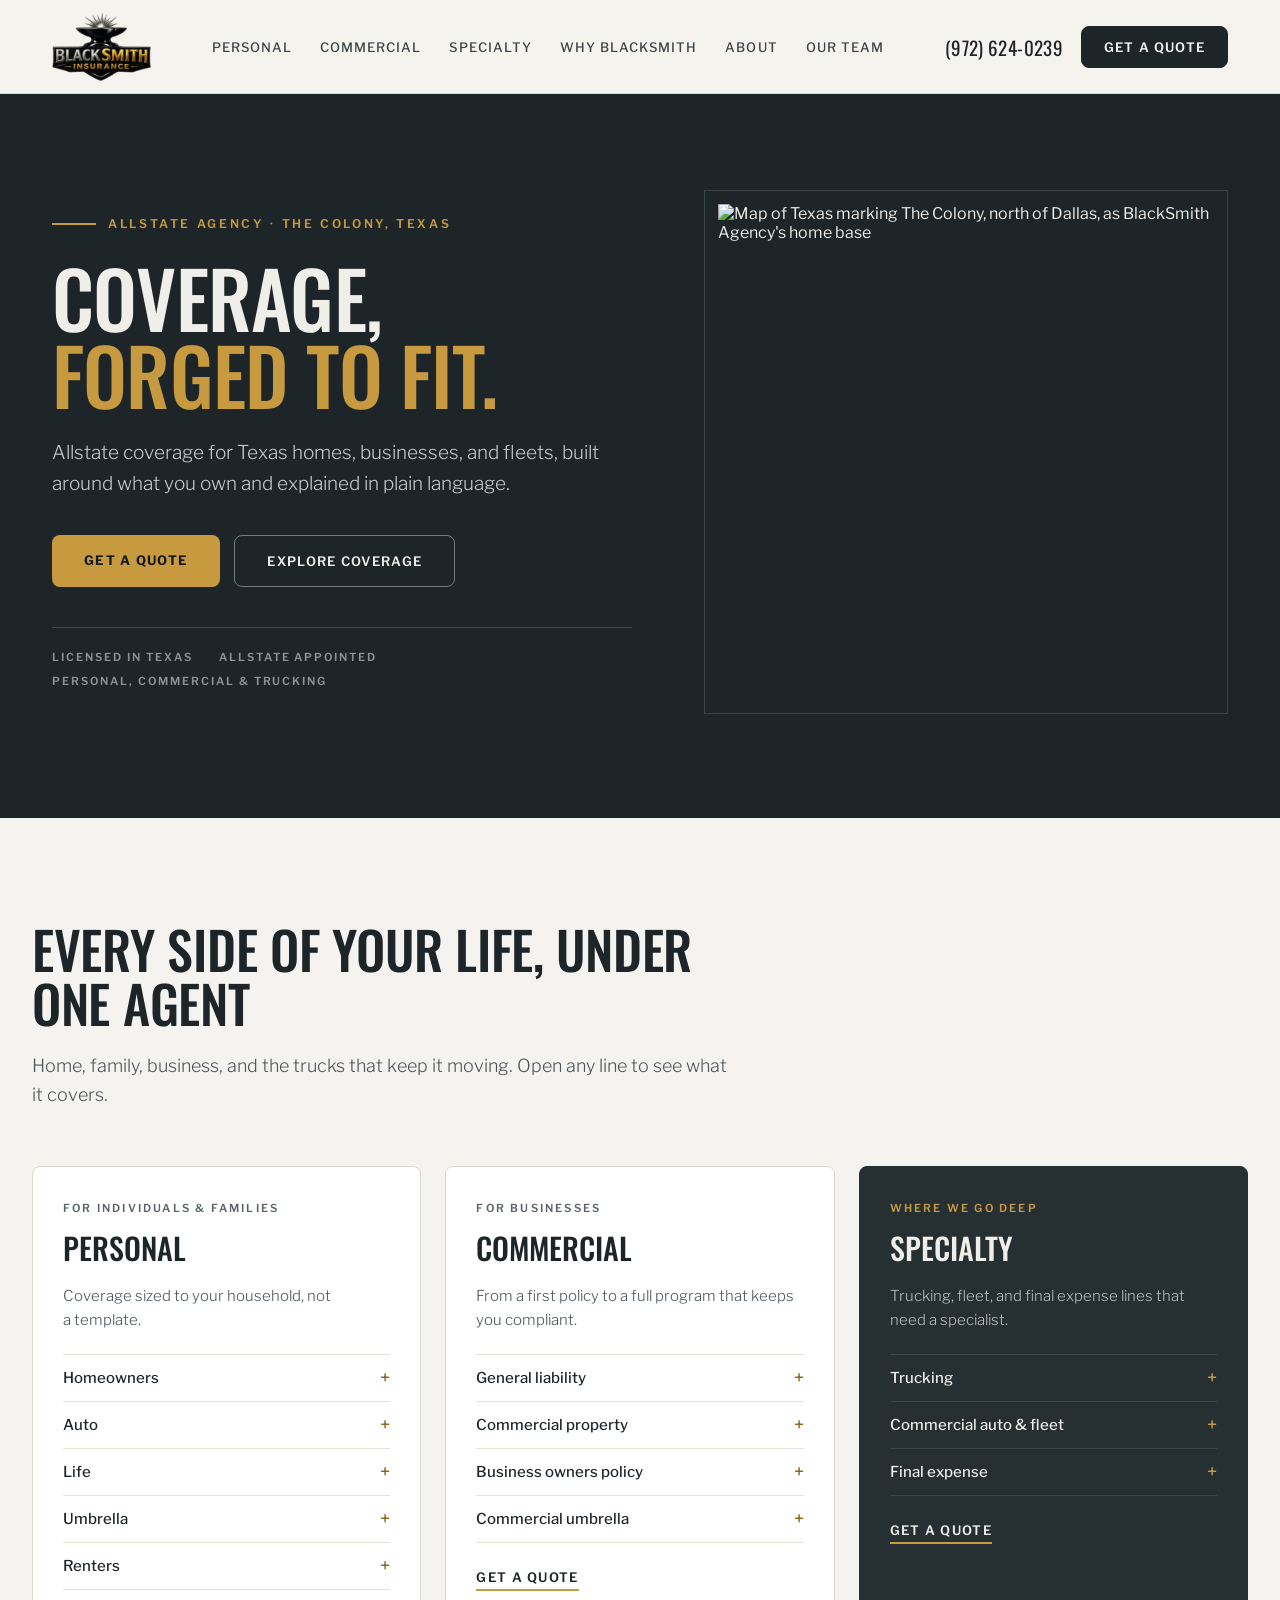
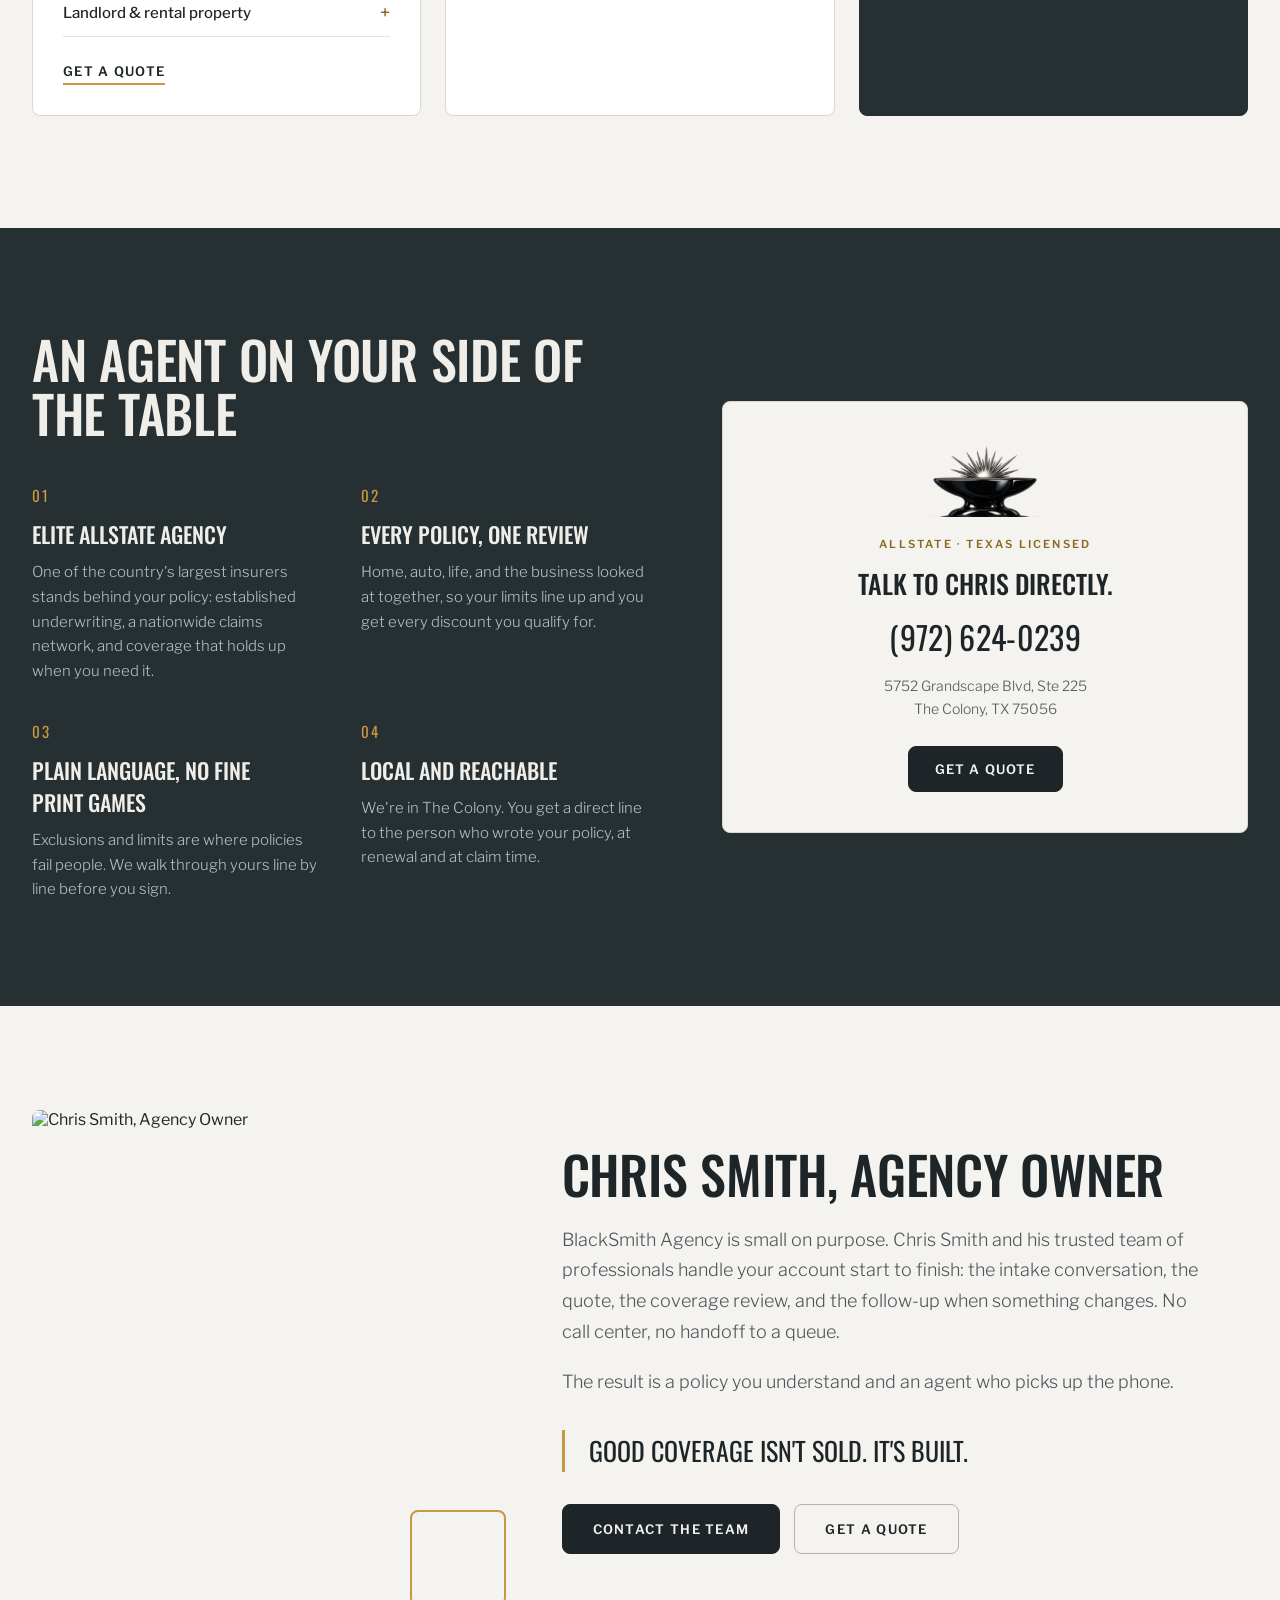
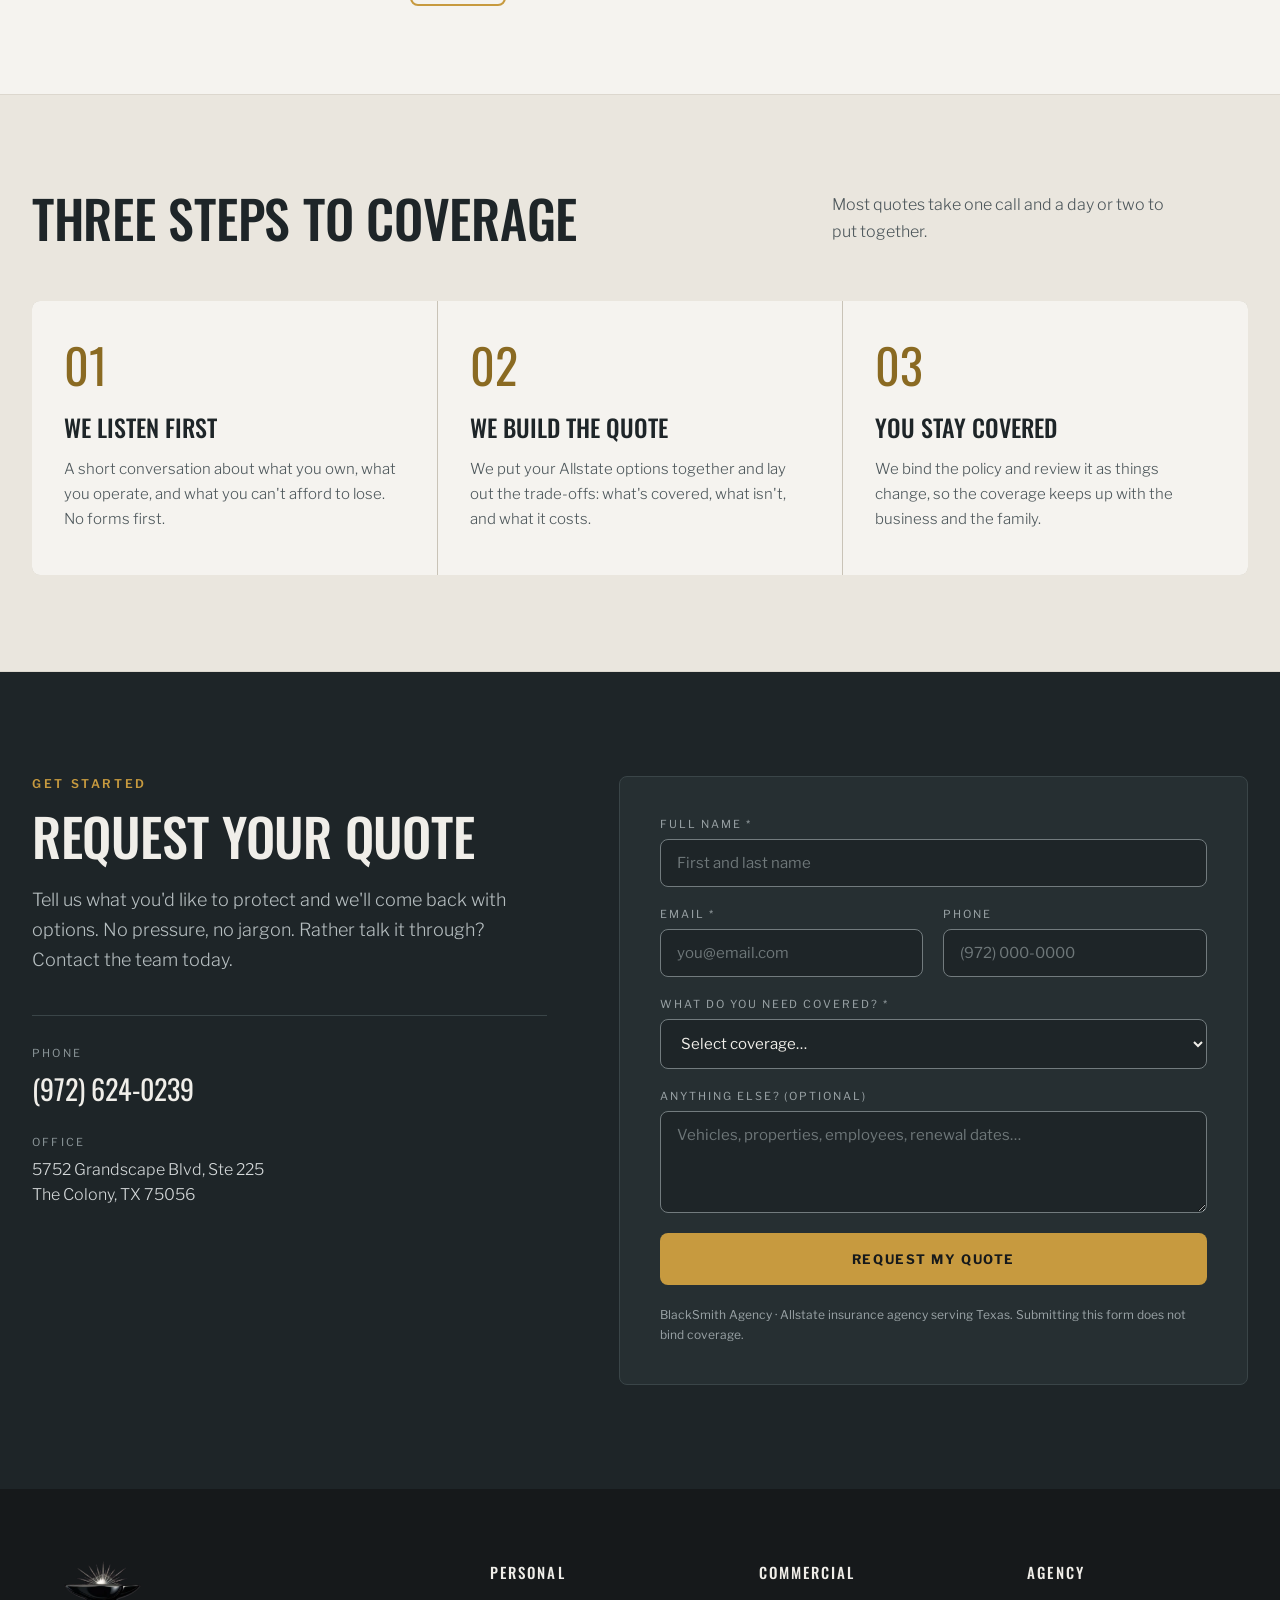
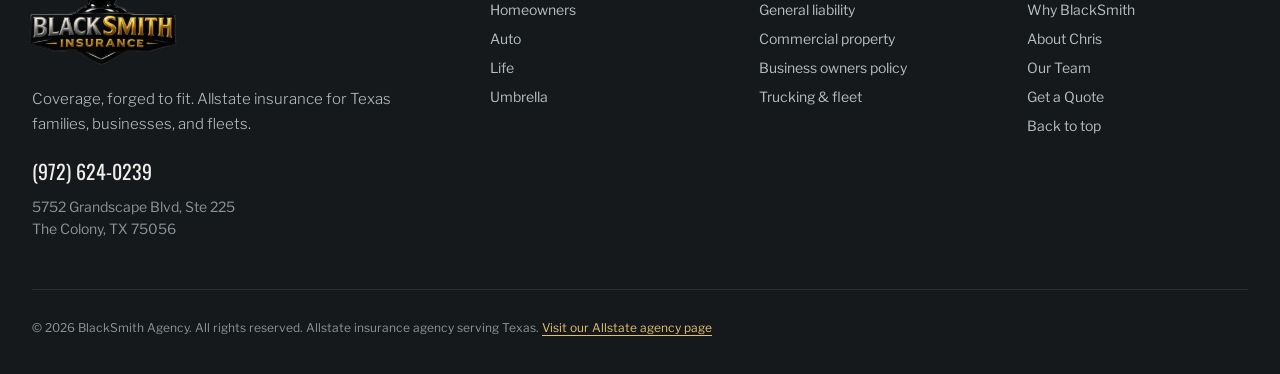
==== commit 83dfbc65: "Make the header logo 25% larger Co-Authored-By: Claude Fable 5.2 <noreply@anthropic.com> Claude-Sess" ====
--- a/index.html
+++ b/index.html
@@ -22,7 +22,7 @@
 <link rel="preconnect" href="https://fonts.gstatic.com" crossorigin>
 <link href="https://fonts.googleapis.com/css2?family=Oswald:wght@400;500;600&family=Libre+Franklin:ital,wght@0,300;0,400;0,500;0,600;1,400&display=swap" rel="stylesheet">
 
-<link rel="stylesheet" href="/styles.css?v=20261111">
+<link rel="stylesheet" href="/styles.css?v=20261111b">
 </head>
 <body>
 
--- a/styles.css
+++ b/styles.css
@@ -44,7 +44,7 @@
   --radius: 8px;
 
   /* Sticky header height is derived from these, so anchor jumps can clear it. */
-  --logo-h: 55px;
+  --logo-h: 69px;
   --header-pad: 12px;
   --header-h: calc(var(--logo-h) + 2 * var(--header-pad) + 1px);
 }
@@ -1124,7 +1124,7 @@
   .footer-links { gap: 2px; }
   .footer-links a { padding: 10px 0; }
 
-  :root { --logo-h: 52px; --header-pad: 10px; }
+  :root { --logo-h: 65px; --header-pad: 10px; }
   .header-inner { gap: 16px; }
   .header-phone { font-size: 17px; }
   .btn-dark { padding: 10px 16px; font-size: 12px; }
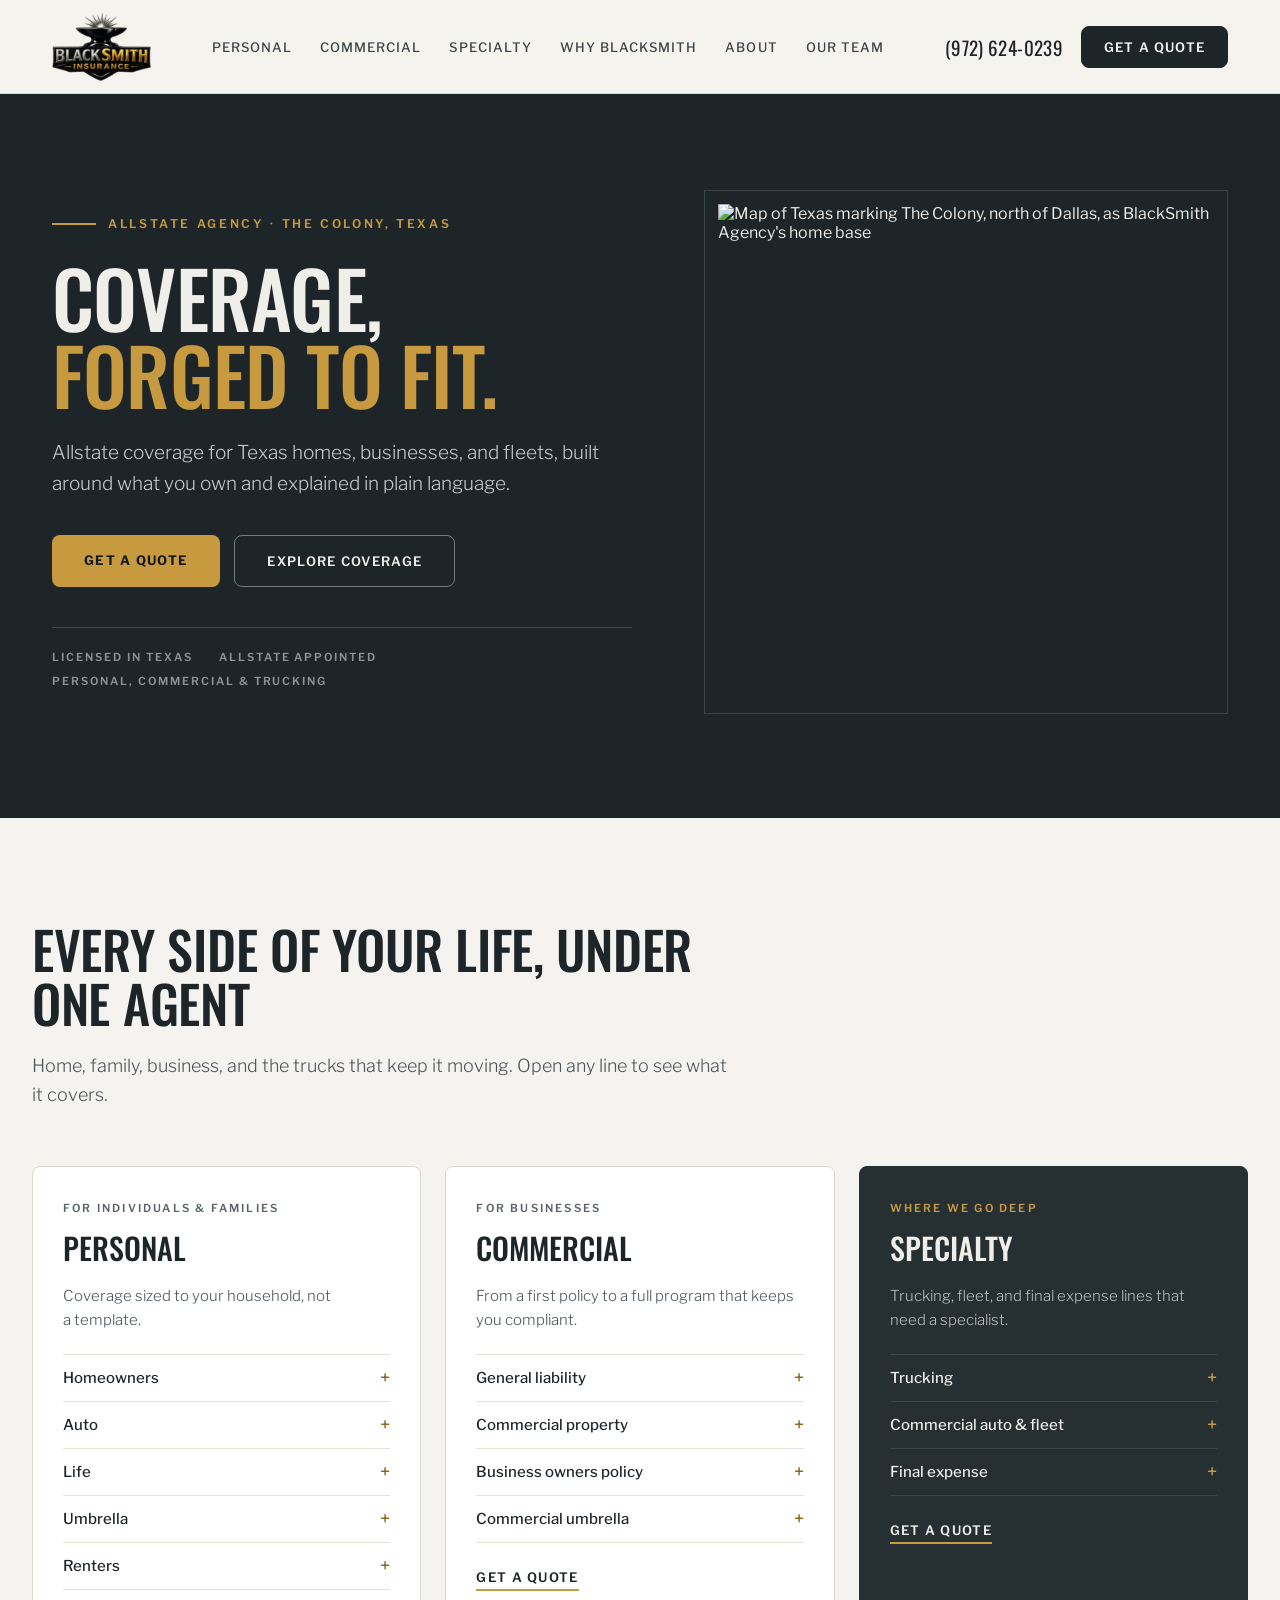
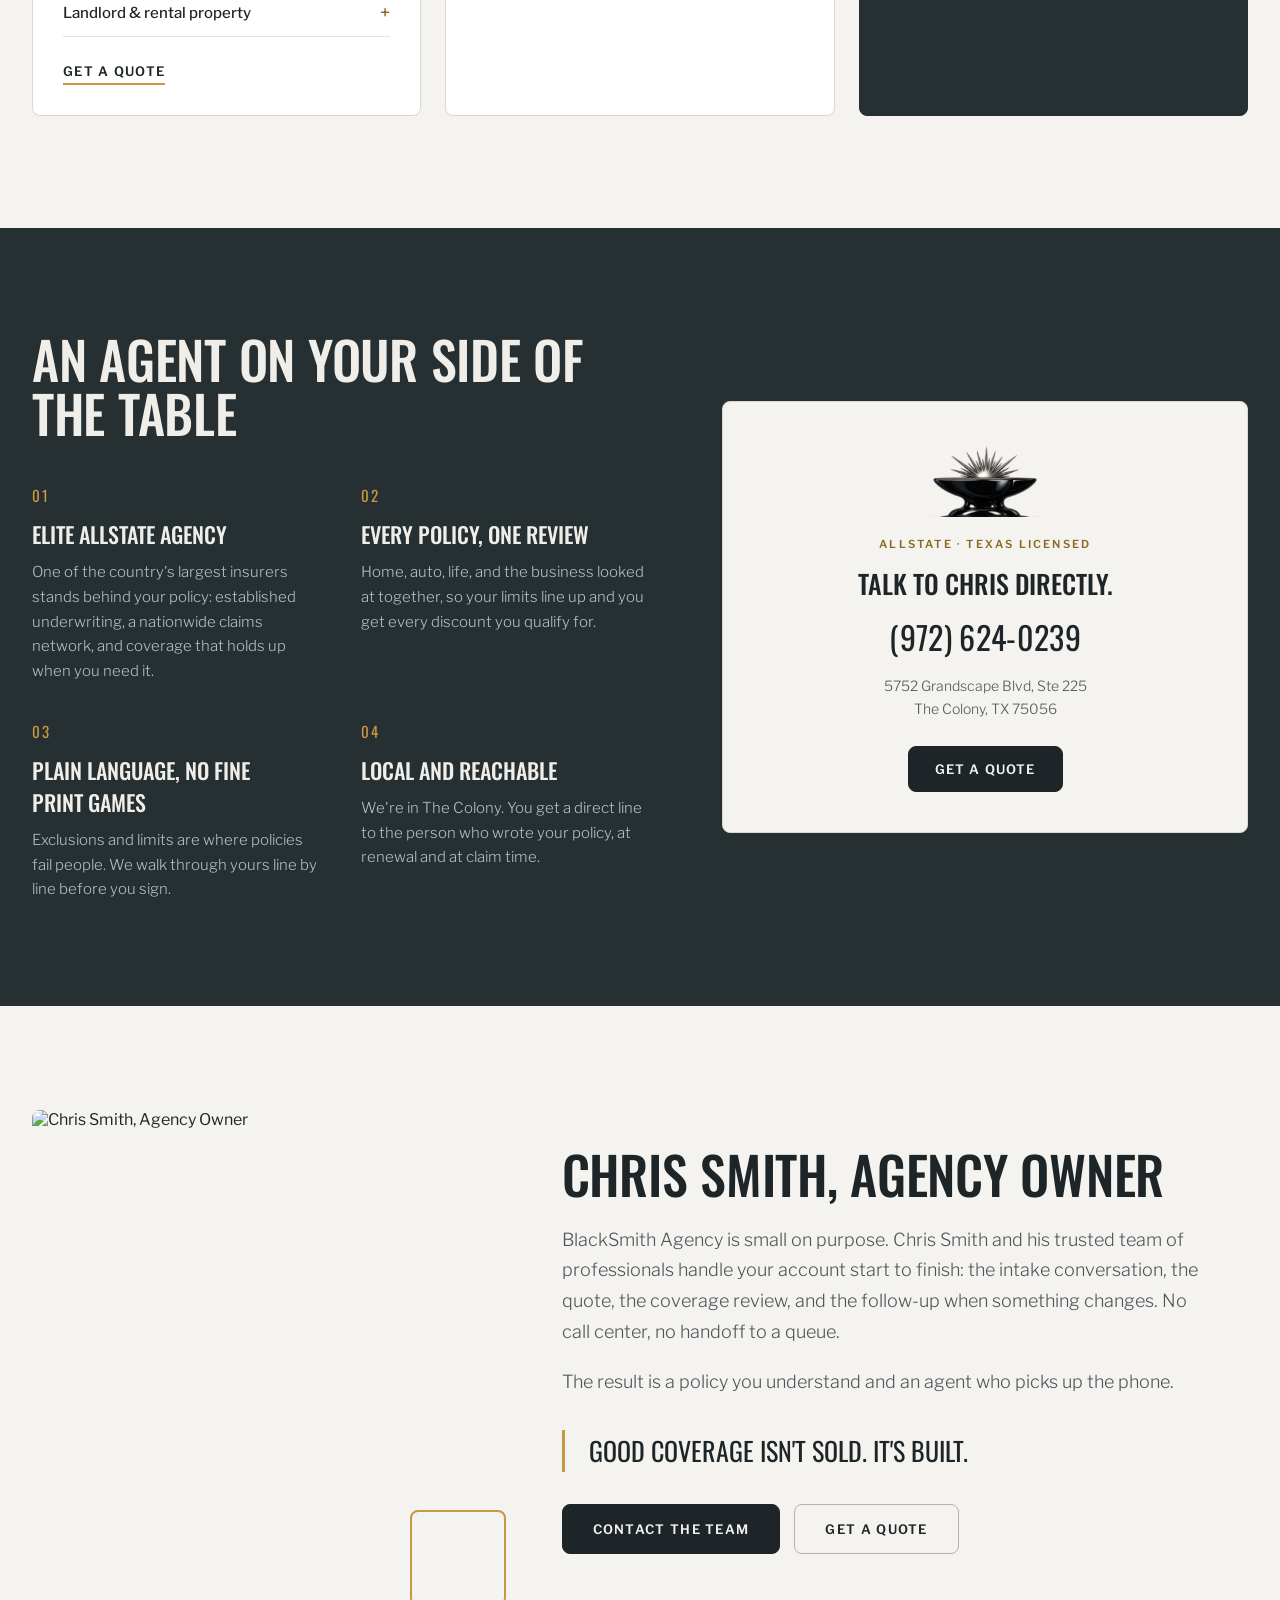
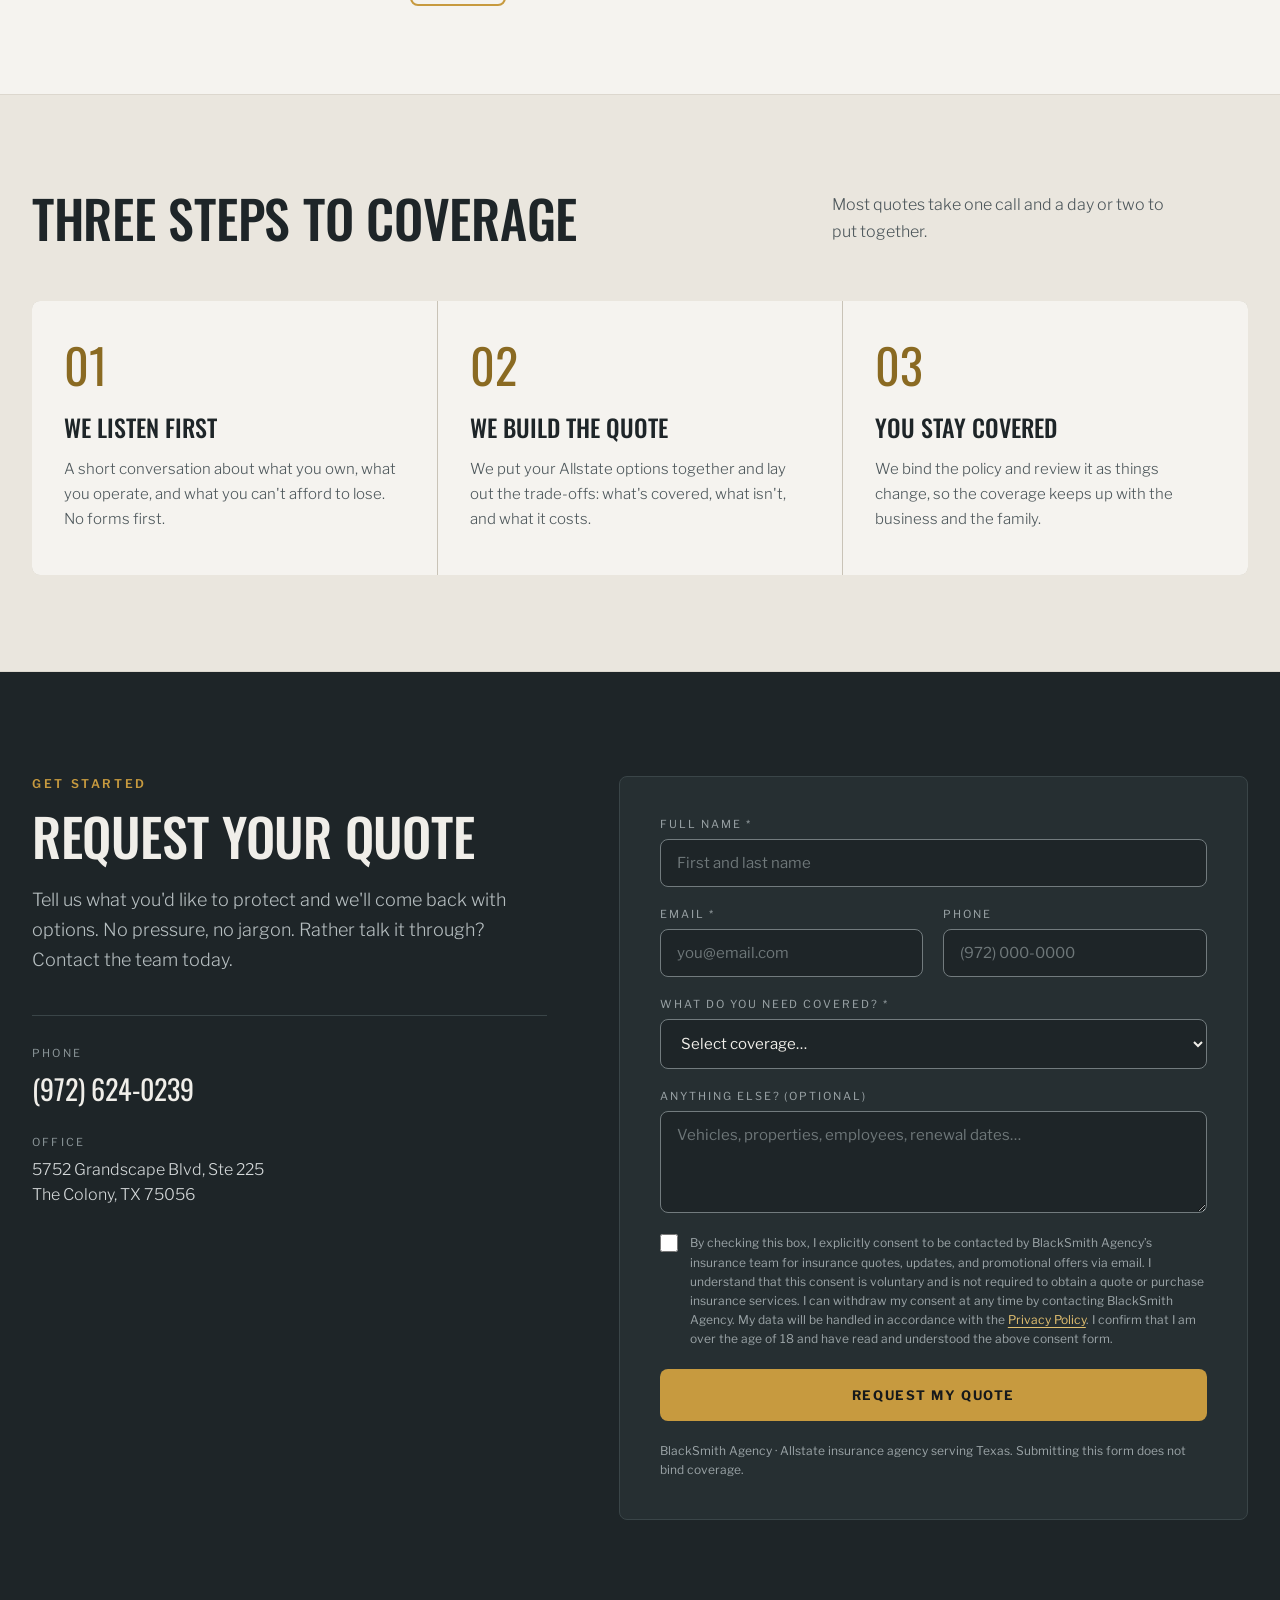
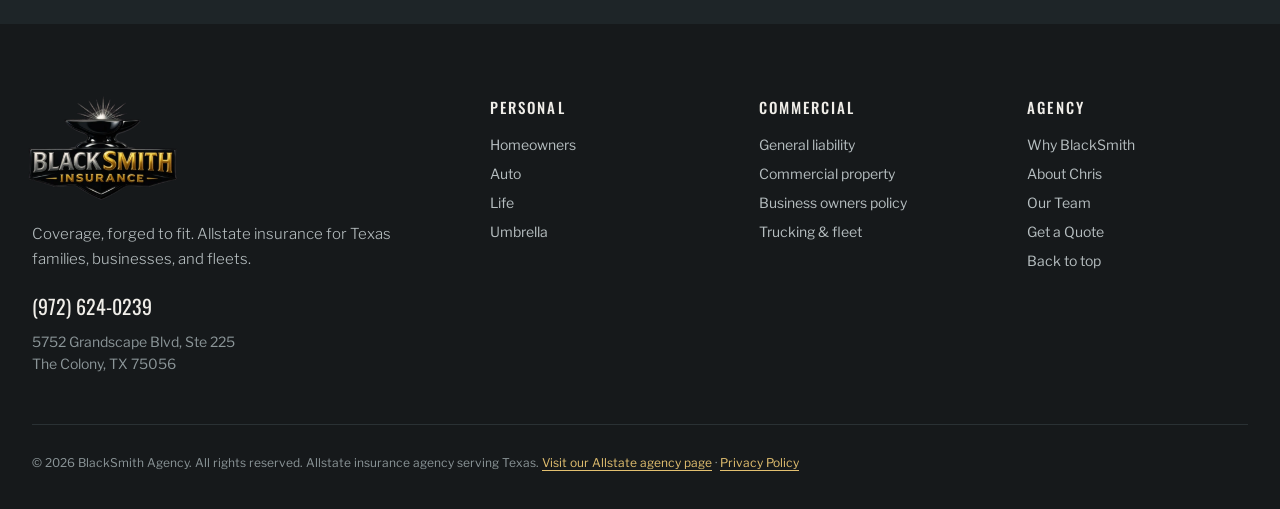
==== commit df27dfc9: "Add email consent to the quote form and a Privacy Policy page - Quote form: optional email-marketing" ====
--- a/index.html
+++ b/index.html
@@ -22,7 +22,7 @@
 <link rel="preconnect" href="https://fonts.gstatic.com" crossorigin>
 <link href="https://fonts.googleapis.com/css2?family=Oswald:wght@400;500;600&family=Libre+Franklin:ital,wght@0,300;0,400;0,500;0,600;1,400&display=swap" rel="stylesheet">
 
-<link rel="stylesheet" href="/styles.css?v=20261111b">
+<link rel="stylesheet" href="/styles.css?v=20261117b">
 </head>
 <body>
 
@@ -350,6 +350,12 @@
           <span>Leave this field empty</span>
           <input type="text" name="website" tabindex="-1" autocomplete="off">
         </label>
+        <!-- Optional on purpose: the wording itself says consent is not
+             required to get a quote. The submit script sends consent=yes/no. -->
+        <label class="consent span-2">
+          <input type="checkbox" name="consent" value="yes">
+          <span>By checking this box, I explicitly consent to be contacted by BlackSmith Agency’s insurance team for insurance quotes, updates, and promotional offers via email. I understand that this consent is voluntary and is not required to obtain a quote or purchase insurance services. I can withdraw my consent at any time by contacting BlackSmith Agency. My data will be handled in accordance with the <a href="/privacy" target="_blank">Privacy Policy</a>. I confirm that I am over the age of 18 and have read and understood the above consent form.</span>
+        </label>
         <button class="btn-submit span-2" type="submit">Request My Quote</button>
         <p id="form-notice" class="form-notice span-2" role="status" hidden></p>
       </form>
@@ -399,7 +405,7 @@
         </div>
       </div>
     </div>
-    <p class="footer-legal">© 2026 BlackSmith Agency. All rights reserved. Allstate insurance agency serving Texas. <a href="https://agents.allstate.com/blacksmith-insurance-the-colony-tx.html" target="_blank" rel="noopener">Visit our Allstate agency page</a></p>
+    <p class="footer-legal">© 2026 BlackSmith Agency. All rights reserved. Allstate insurance agency serving Texas. <a href="https://agents.allstate.com/blacksmith-insurance-the-colony-tx.html" target="_blank" rel="noopener">Visit our Allstate agency page</a> · <a href="/privacy">Privacy Policy</a></p>
   </div>
 </footer>
 
@@ -442,6 +448,8 @@
 
     var payload = {};
     new FormData(form).forEach(function (value, key) { payload[key] = value; });
+    // Unchecked boxes are left out of FormData; send an explicit "no".
+    payload.consent = form.elements.consent.checked ? 'yes' : 'no';
 
     button.disabled = true;
     button.textContent = 'Sending…';
--- a/styles.css
+++ b/styles.css
@@ -686,6 +686,27 @@
   clip-path: inset(50%);
   white-space: nowrap;
 }
+
+/* Email-consent checkbox under the quote form. */
+.consent {
+  display: grid;
+  grid-template-columns: auto minmax(0, 1fr);
+  gap: 12px;
+  align-items: start;
+  font-size: 12px;
+  line-height: 1.6;
+  color: #9BA4A7;
+  cursor: pointer;
+}
+.consent input {
+  width: 18px;
+  height: 18px;
+  margin: 1px 0 0;
+  accent-color: var(--gold);
+  cursor: pointer;
+}
+.consent a { color: var(--gold-lt); text-decoration: underline; text-underline-offset: 3px; }
+.consent a:hover { color: var(--gold); }
 
 .btn-submit {
   background: var(--gold);
@@ -1194,3 +1215,143 @@
   .site-header, .skip-link, .quote-panel { display: none; }
   body { background: #fff; }
 }
+
+/* ==========================================================================
+   Privacy Policy page (privacy.html). Reuses the team hero, then the site's
+   0.8 / 1.2 two-column shell: a sticky contents rail beside numbered sections
+   styled after the process cells.
+   ========================================================================== */
+
+.legal { background: var(--bone); padding: 96px var(--gutter) 112px; }
+.legal-inner {
+  max-width: var(--shell);
+  margin: 0 auto;
+  display: grid;
+  grid-template-columns: minmax(0, 0.42fr) minmax(0, 1fr);
+  gap: 72px;
+  align-items: start;
+}
+
+/* contents rail */
+/* Sticky only when the whole rail fits on screen. */
+@media (min-width: 901px) and (min-height: 860px) {
+  .legal-toc { position: sticky; top: calc(var(--header-h) + 32px); }
+}
+.legal-toc .eyebrow-rule { margin-bottom: 20px; }
+.legal-toc ol { list-style: none; margin: 0; padding: 0; border-top: 1px solid var(--line); }
+.legal-toc li { border-bottom: 1px solid var(--line); }
+.legal-toc nav a {
+  display: flex;
+  gap: 14px;
+  align-items: baseline;
+  padding: 10px 0;
+  font-size: 14px;
+  line-height: 1.4;
+  color: var(--muted-3);
+}
+.legal-toc nav a span {
+  font-family: var(--display);
+  font-size: 14px;
+  color: var(--gold-dk);
+  min-width: 1.6em;
+}
+.legal-toc nav a:hover { color: var(--rust); }
+.legal-toc-card {
+  margin-top: 32px;
+  background: var(--ink);
+  color: var(--on-dark);
+  border-radius: var(--radius);
+  padding: 24px 24px 26px;
+}
+.legal-toc-card p {
+  margin: 0 0 8px;
+  font-size: 11px;
+  letter-spacing: 0.2em;
+  text-transform: uppercase;
+  color: var(--slate);
+}
+.legal-toc-phone { font-family: var(--display); font-size: 26px; color: var(--bone-2); }
+.legal-toc-phone:hover { color: var(--gold); }
+
+/* body */
+.legal-body { max-width: 46em; }
+.legal-lede {
+  font-size: 18px;
+  line-height: 1.7;
+  color: var(--muted);
+  font-weight: 300;
+  margin: 0 0 20px;
+}
+.legal-intro { padding-bottom: 12px; }
+
+.legal-section {
+  padding-top: 44px;
+  margin-top: 44px;
+  border-top: 1px solid var(--line-3);
+  font-size: 16px;
+  line-height: 1.75;
+  color: var(--muted-3);
+  scroll-margin-top: calc(var(--header-h) + 24px);
+}
+.legal-num {
+  font-family: var(--display);
+  font-size: 40px;
+  line-height: 1;
+  color: var(--gold-dk);
+  margin-bottom: 14px;
+}
+.legal-section h2 {
+  font-size: clamp(28px, 3.2vw, 36px);
+  line-height: 1.08;
+  color: var(--ink);
+  margin: 0 0 20px;
+}
+.legal-section h3 {
+  font-size: 19px;
+  letter-spacing: 0.04em;
+  color: var(--ink);
+  margin: 30px 0 8px;
+}
+.legal-section p { margin: 0 0 18px; }
+.legal-section strong { color: var(--ink); font-weight: 600; }
+.legal-section ul { list-style: none; margin: 0 0 20px; padding: 0; }
+.legal-section li {
+  position: relative;
+  padding-left: 24px;
+  margin-bottom: 12px;
+}
+.legal-section li::before {
+  content: "";
+  position: absolute;
+  left: 0;
+  top: 0.72em;
+  width: 10px;
+  height: 2px;
+  background: var(--gold);
+}
+.legal-section > :last-child { margin-bottom: 0; }
+.legal-body a { text-decoration: underline; text-underline-offset: 3px; }
+.legal-contact {
+  margin: 4px 0 22px;
+  background: var(--bone-3);
+  border: 1px solid var(--line);
+  border-left: 3px solid var(--gold);
+  border-radius: var(--radius);
+  padding: 22px 26px;
+  line-height: 1.7;
+  color: var(--ink);
+}
+
+@media (max-width: 900px) {
+  .legal { padding: 64px var(--gutter) 80px; }
+  .legal-inner { grid-template-columns: minmax(0, 1fr); gap: 48px; }
+  .legal-toc ol { columns: 2; column-gap: 28px; border-top: 0; }
+  .legal-toc li { break-inside: avoid; }
+  .legal-toc-card { display: none; }
+}
+@media (max-width: 560px) {
+  .legal-toc ol { columns: 1; border-top: 1px solid var(--line); }
+  .legal-lede { font-size: 17px; }
+  .legal-section { padding-top: 36px; margin-top: 36px; }
+  .legal-num { font-size: 34px; }
+}
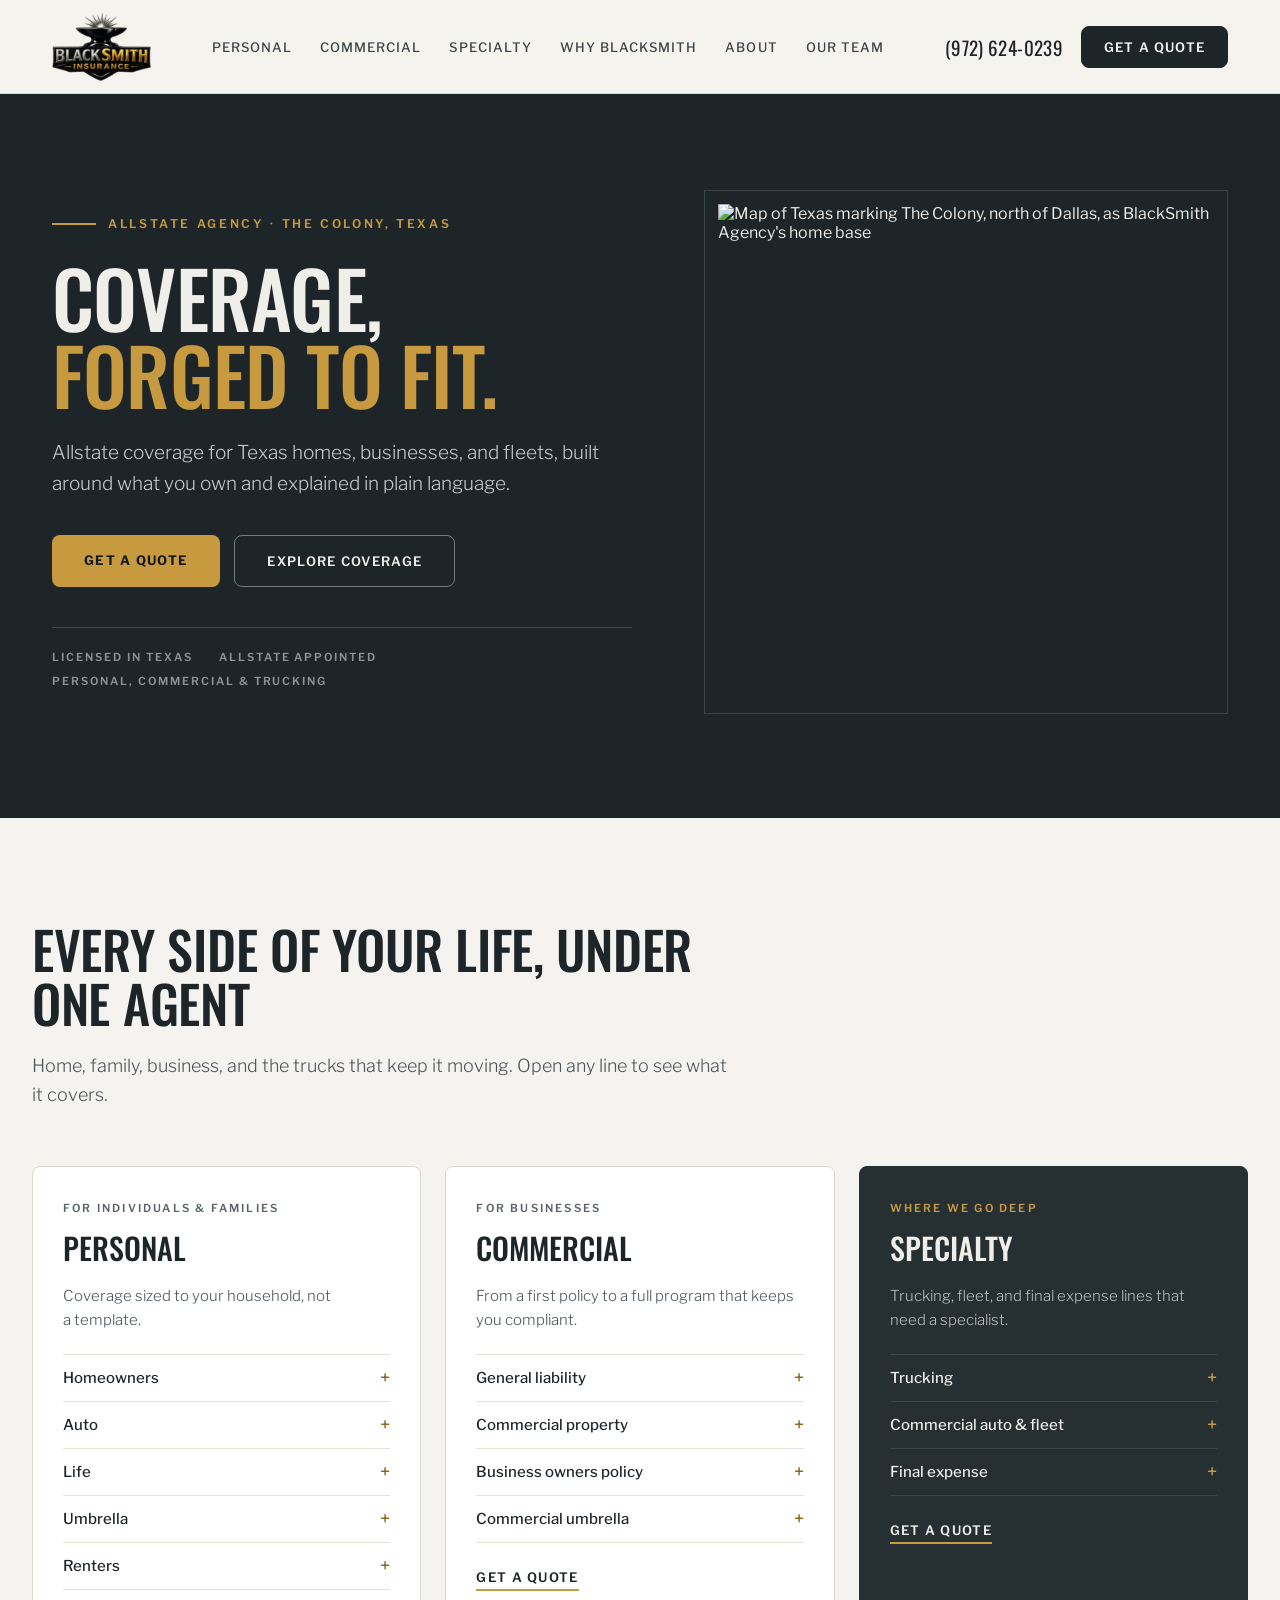
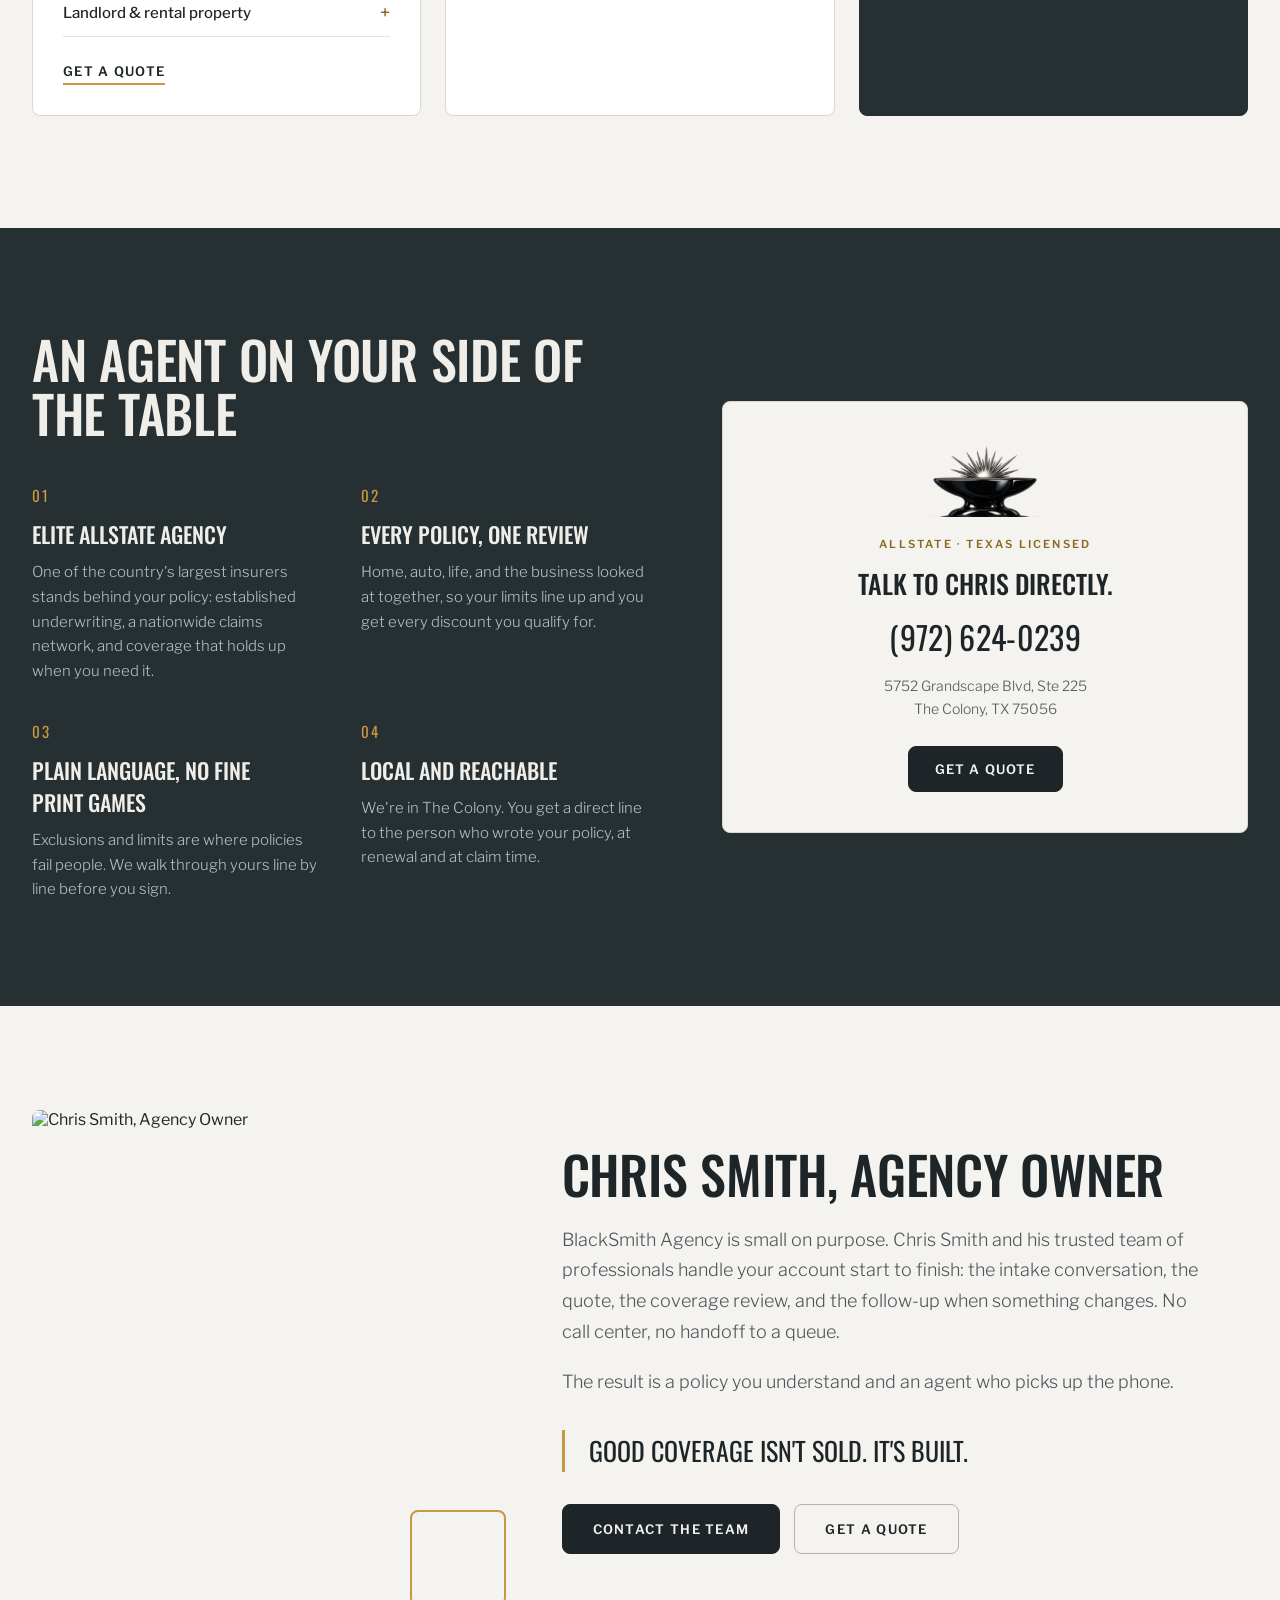
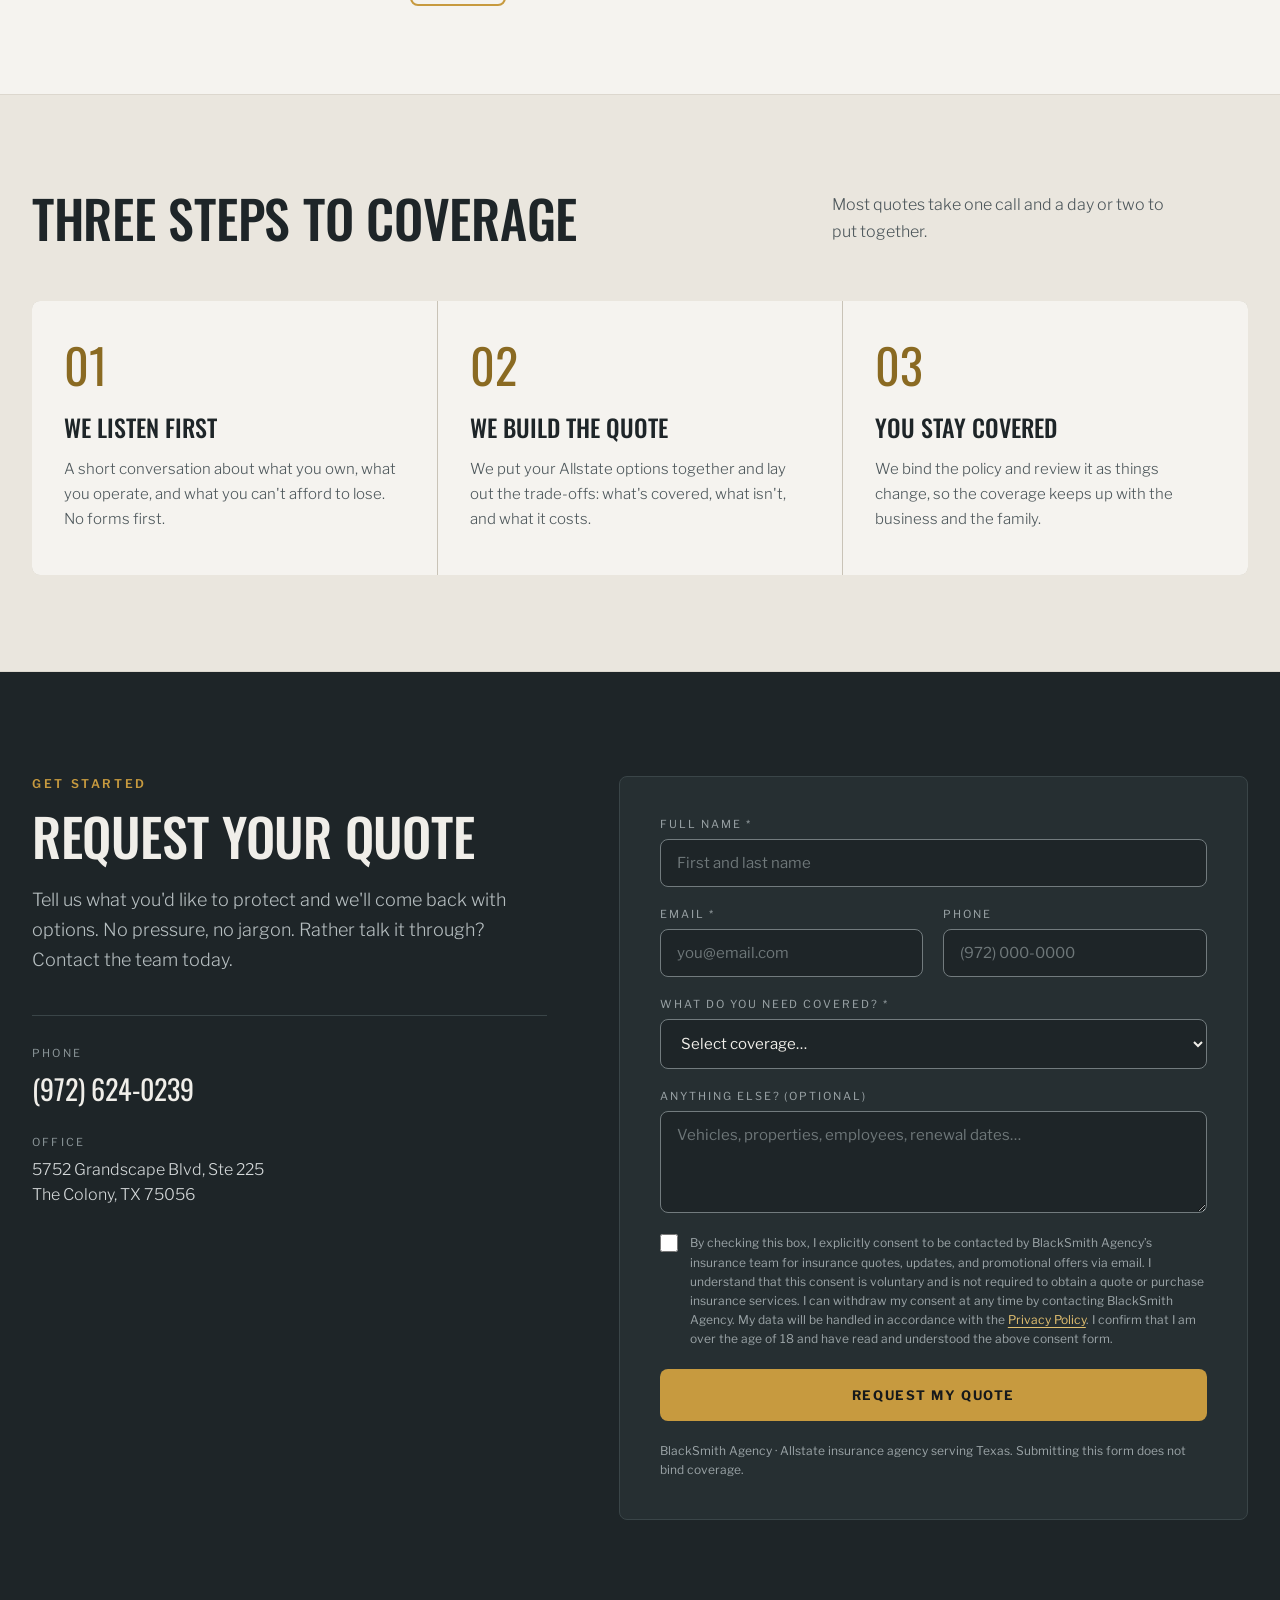
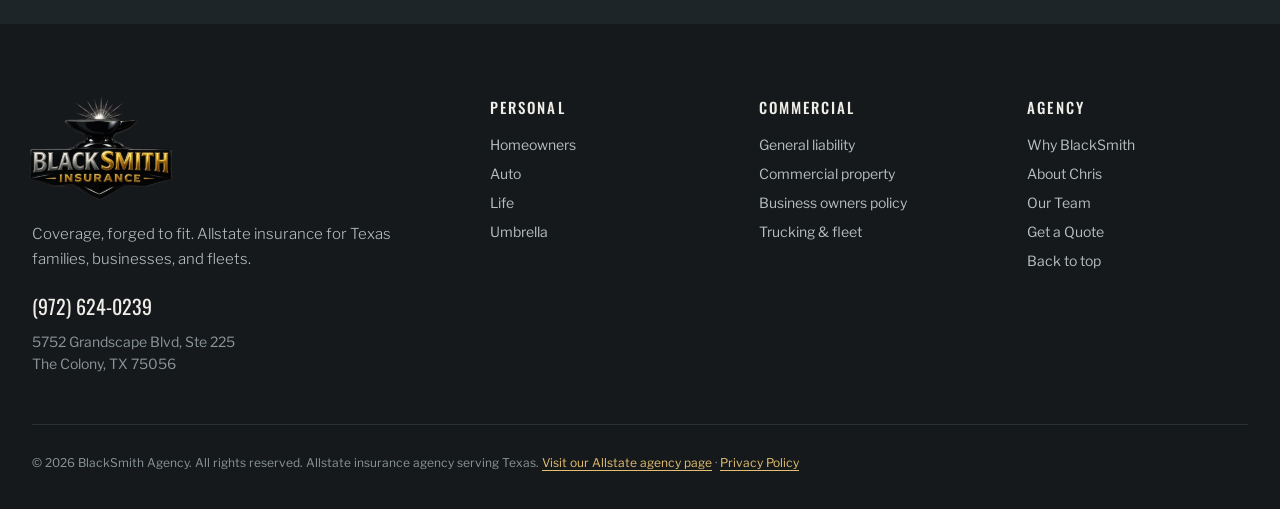
==== commit 16f0b677: "Link the footer logo to the homepage The footer logo on every page now links to /, matching the head" ====
--- a/index.html
+++ b/index.html
@@ -22,7 +22,7 @@
 <link rel="preconnect" href="https://fonts.gstatic.com" crossorigin>
 <link href="https://fonts.googleapis.com/css2?family=Oswald:wght@400;500;600&family=Libre+Franklin:ital,wght@0,300;0,400;0,500;0,600;1,400&display=swap" rel="stylesheet">
 
-<link rel="stylesheet" href="/styles.css?v=20261117b">
+<link rel="stylesheet" href="/styles.css?v=20261117c">
 </head>
 <body>
 
@@ -371,7 +371,7 @@
   <div class="container">
     <div class="footer-grid">
       <div>
-        <img class="footer-logo" src="/assets/blacksmith-logo-v2.webp" alt="BlackSmith Insurance" width="516" height="360" loading="lazy">
+        <a class="footer-brand" href="/" aria-label="BlackSmith Insurance home"><img class="footer-logo" src="/assets/blacksmith-logo-v2.webp" alt="BlackSmith Insurance" width="516" height="360" loading="lazy"></a>
         <p class="footer-blurb">Coverage, forged to fit. Allstate insurance for Texas families, businesses, and fleets.</p>
         <a class="footer-phone" href="tel:+19726240239">(972) 624-0239</a>
         <address class="footer-addr">5752 Grandscape Blvd, Ste 225<br>The Colony, TX 75056</address>
--- a/styles.css
+++ b/styles.css
@@ -751,7 +751,8 @@
   padding-bottom: 48px;
   border-bottom: 1px solid var(--line-dk-3);
 }
-.footer-logo { height: 104px; width: auto; display: block; margin: 0 0 22px -4px; }
+.footer-brand { display: block; width: fit-content; margin-bottom: 22px; }
+.footer-logo { height: 104px; width: auto; display: block; margin: 0 0 0 -4px; }
 .footer-blurb {
   margin: 0 0 18px;
   font-size: 15px;
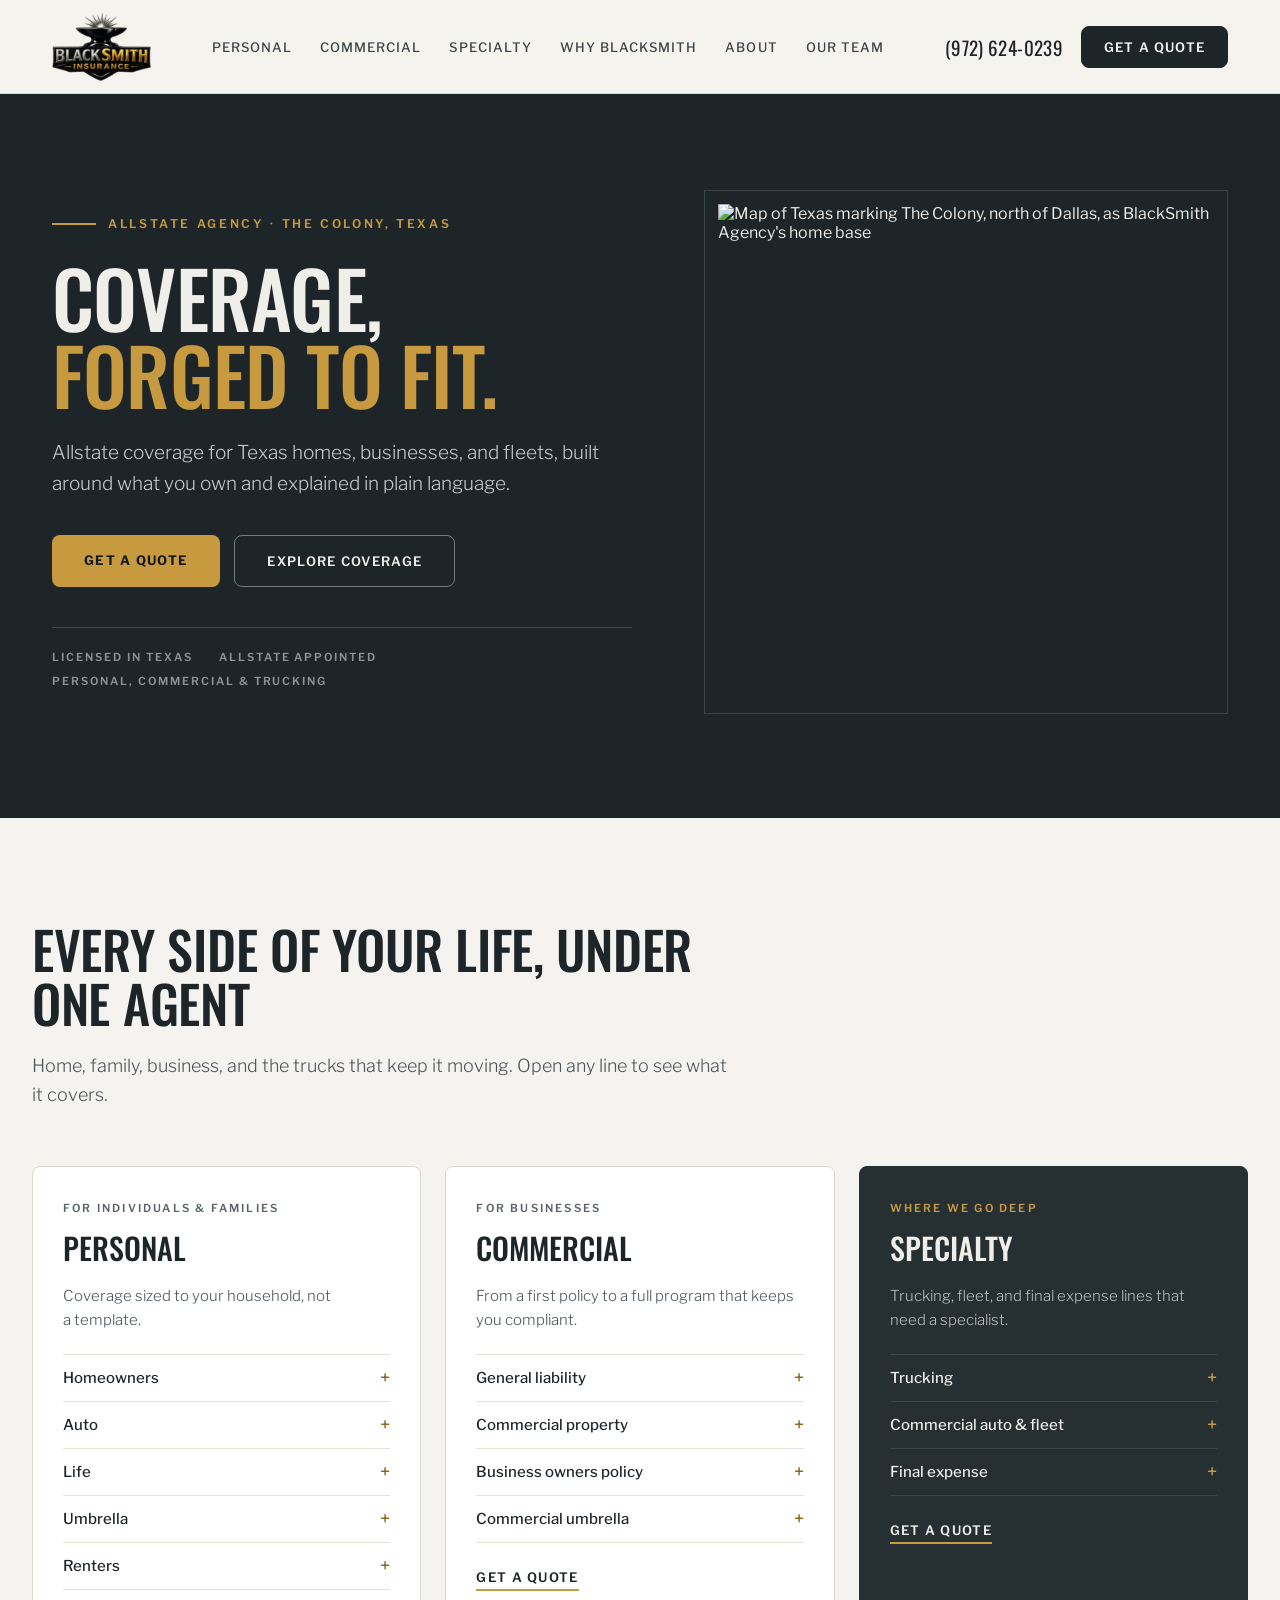
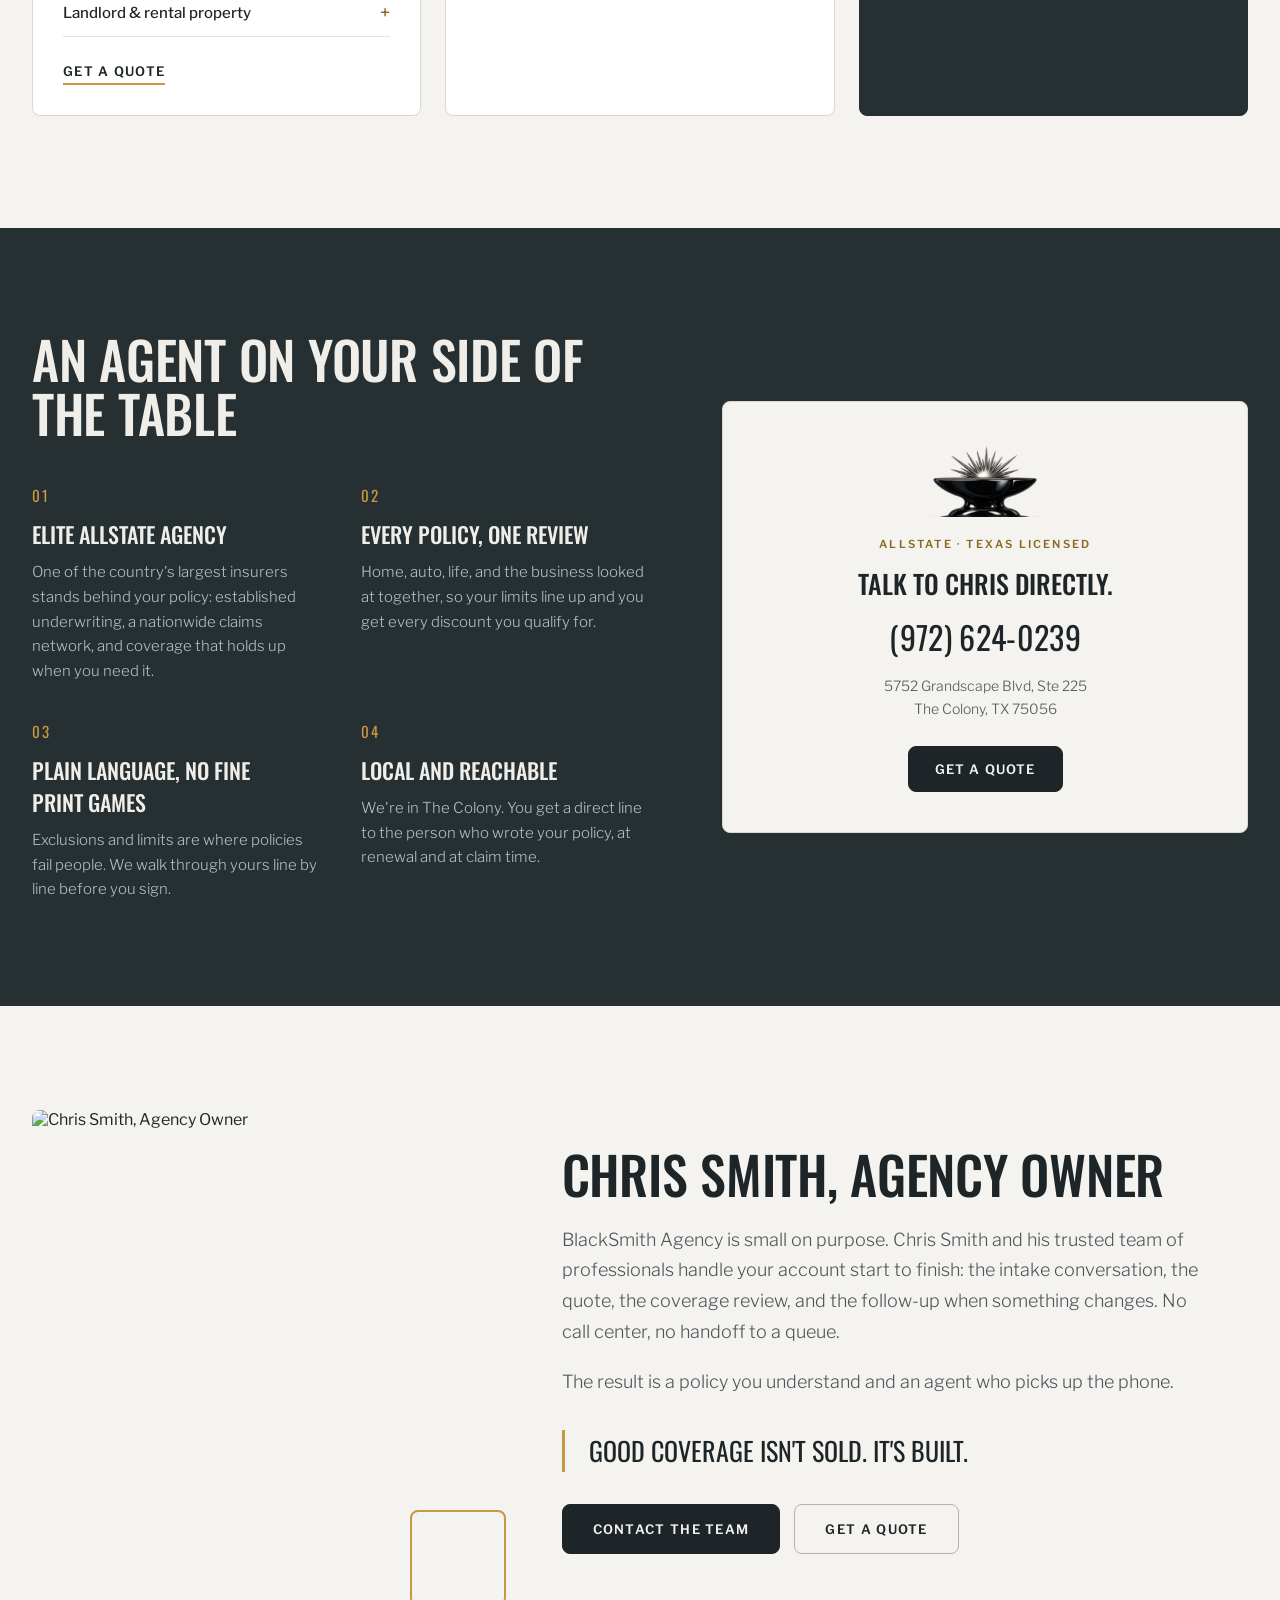
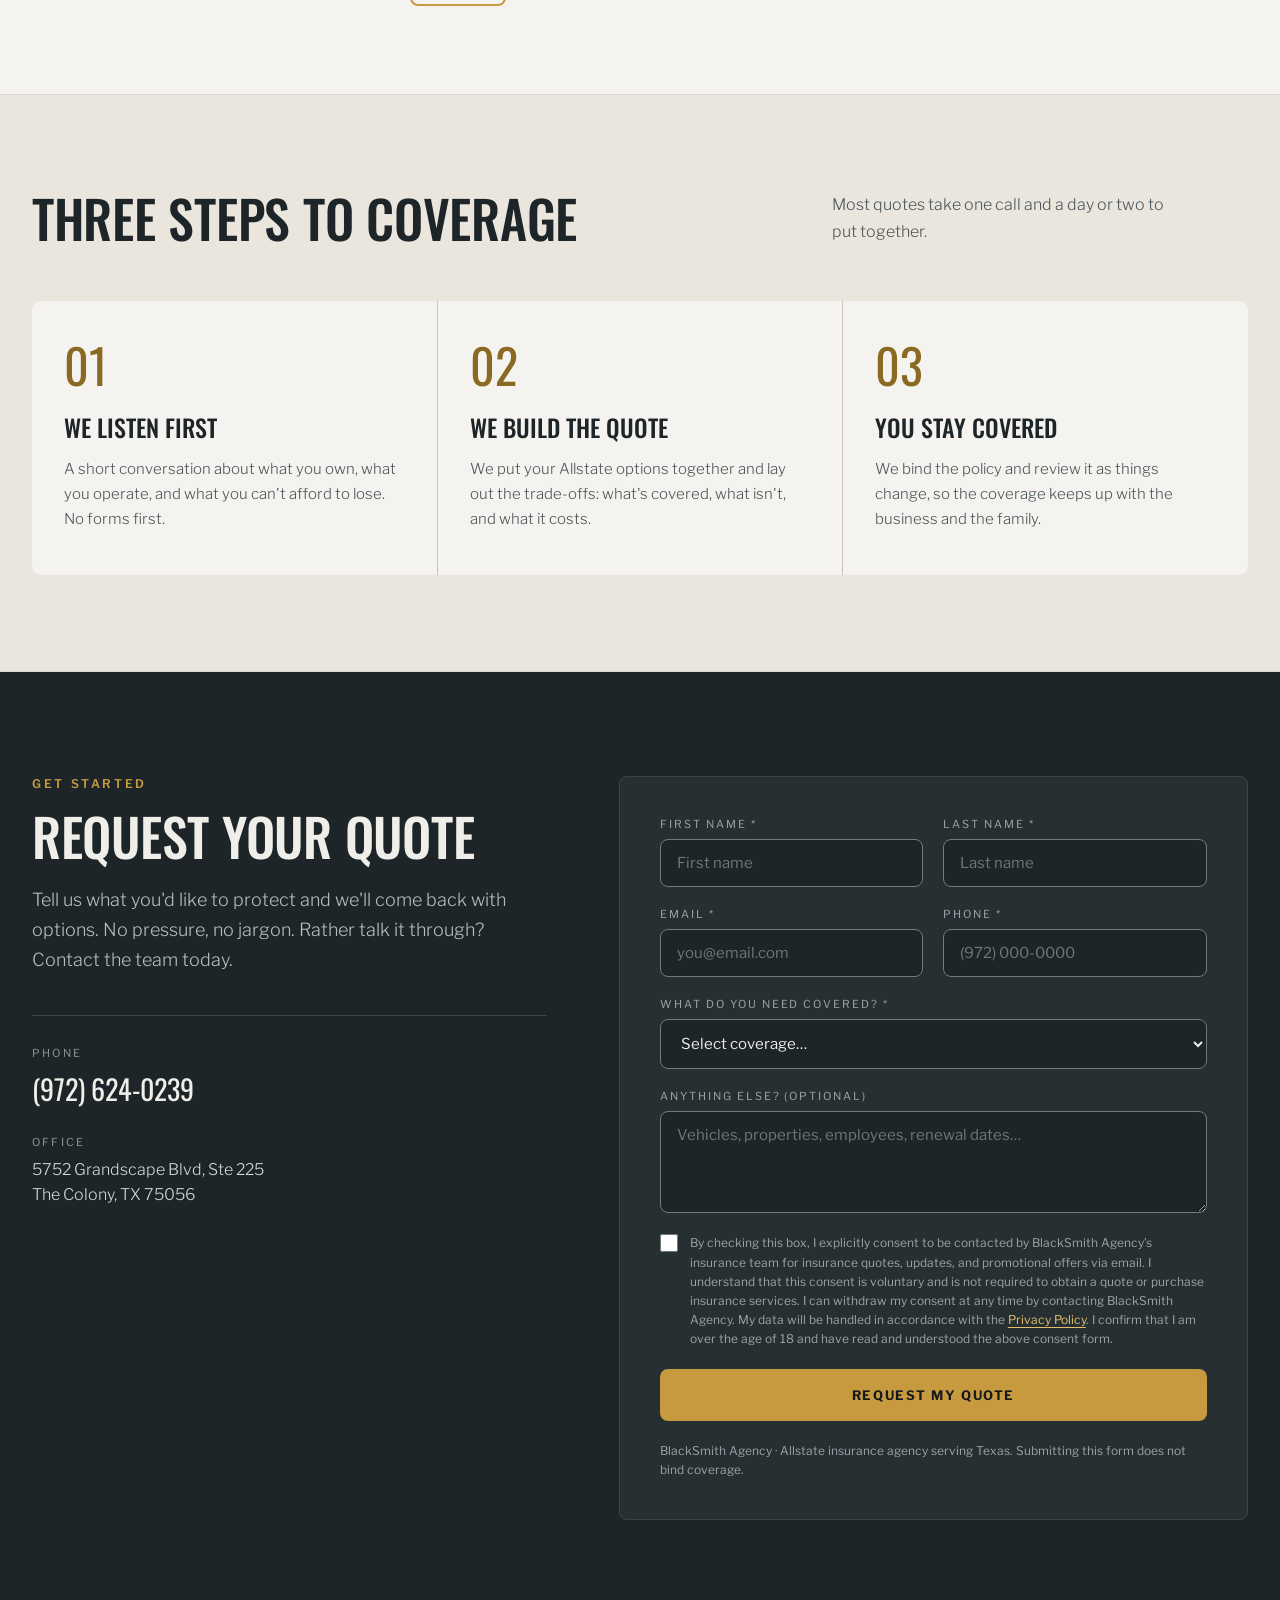
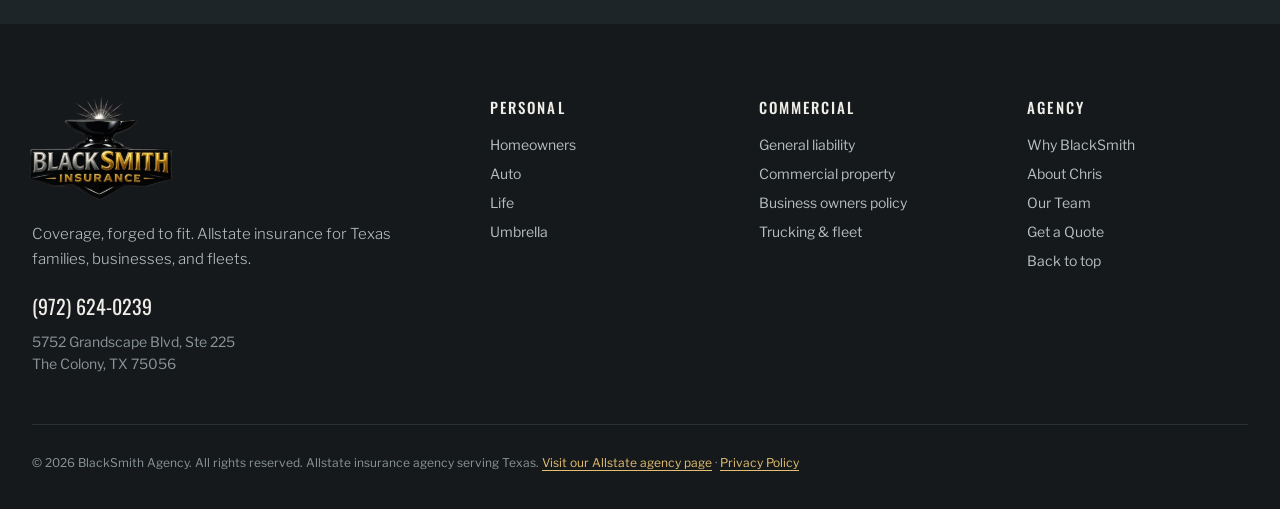
==== commit c38c095c: "Route the quote form through JotForm The quote form now posts straight from the browser to a JotForm" ====
--- a/index.html
+++ b/index.html
@@ -296,20 +296,24 @@
     </div>
 
     <div class="quote-panel">
-      <!-- Submissions go to /api/quote (Vercel function), which creates the
-           lead in AgencyZoom. See README → "Quote form → AgencyZoom". -->
+      <!-- Submissions go straight to a JotForm backing form, which forwards
+           the lead to AgencyZoom. See README → "Quote form → JotForm → AgencyZoom". -->
       <form id="quote-form" class="quote-form" novalidate>
-        <label class="field span-2">
-          <span>Full name *</span>
-          <input type="text" name="name" placeholder="First and last name" autocomplete="name" required>
+        <label class="field">
+          <span>First name *</span>
+          <input type="text" name="first_name" placeholder="First name" autocomplete="given-name" required>
+        </label>
+        <label class="field">
+          <span>Last name *</span>
+          <input type="text" name="last_name" placeholder="Last name" autocomplete="family-name" required>
         </label>
         <label class="field">
           <span>Email *</span>
           <input type="email" name="email" placeholder="you@email.com" autocomplete="email" required>
         </label>
         <label class="field">
-          <span>Phone</span>
-          <input type="tel" name="phone" placeholder="(972) 000-0000" autocomplete="tel">
+          <span>Phone *</span>
+          <input type="tel" name="phone" placeholder="(972) 000-0000" autocomplete="tel" required>
         </label>
         <label class="field span-2">
           <span>What do you need covered? *</span>
@@ -344,8 +348,8 @@
           <span>Anything else? (optional)</span>
           <textarea name="details" rows="4" placeholder="Vehicles, properties, employees, renewal dates…"></textarea>
         </label>
-        <!-- Honeypot: invisible to people; the server drops any submission
-             that fills it. -->
+        <!-- Honeypot: invisible to people; the submit script drops any
+             submission that fills it. Not sent to JotForm. -->
         <label class="field-hp" aria-hidden="true">
           <span>Leave this field empty</span>
           <input type="text" name="website" tabindex="-1" autocomplete="off">
@@ -432,54 +436,75 @@
 </script>
 
 <script>
-// Submits the quote form to /api/quote, which creates the lead in AgencyZoom.
+// Submits the quote form straight to its JotForm backing form (form
+// 263206076259055), which stores the submission and forwards it to
+// AgencyZoom. The submission key is a public, form-scoped write key meant to
+// live in page code; it is not a JotForm API key.
 // Any failure falls back to the phone number rather than a dead end.
 (function () {
   var form = document.getElementById('quote-form');
   var notice = document.getElementById('form-notice');
   if (!form || !notice) return;
   var button = form.querySelector('.btn-submit');
+  var phoneInput = form.elements.phone;
+
+  var SUBMIT_URL = 'https://api.jotform.com/form-backend/submit';
+  var SUBMISSION_KEY = 'fb1.[base64].79bf55ee925b9b8256ea3ae97d9ce104498cd7664a3072e9acf80fbd6a1ac6ea';
+  // Field names must match the JotForm backend's field_mapping exactly.
+  var FIELDS = ['first_name', 'last_name', 'email', 'phone', 'coverage', 'details'];
+
+  var THANKS = 'Thanks, your request is in. We’ll be in touch shortly to talk through your options.';
   var FALLBACK = 'Something went wrong sending your request. Please call (972) 624-0239 and we’ll take care of you.';
-  var NOT_CONFIGURED = 'Online quote requests are coming soon. For now, please call (972) 624-0239 and we’ll take care of you.';
+
+  // US numbers only: 10 digits, or 11 with a leading 1.
+  function validPhone(value) {
+    var digits = value.replace(/\D/g, '');
+    return digits.length === 10 || (digits.length === 11 && digits.charAt(0) === '1');
+  }
+  phoneInput.addEventListener('input', function () { phoneInput.setCustomValidity(''); });
+
+  function finish(message, ok) {
+    if (ok) form.reset();
+    notice.textContent = message;
+    notice.hidden = false;
+    button.disabled = false;
+    button.textContent = 'Request My Quote';
+  }
 
   form.addEventListener('submit', function (e) {
     e.preventDefault();
+    phoneInput.setCustomValidity(
+      phoneInput.value.trim() && !validPhone(phoneInput.value)
+        ? 'Please enter a 10-digit phone number.' : ''
+    );
     if (!form.reportValidity()) return;
 
-    var payload = {};
-    new FormData(form).forEach(function (value, key) { payload[key] = value; });
-    // Unchecked boxes are left out of FormData; send an explicit "no".
-    payload.consent = form.elements.consent.checked ? 'yes' : 'no';
+    // Honeypot: people never see the "website" field, so a filled value is a
+    // bot. Show the normal thank-you and send nothing.
+    if (form.elements.website.value) { finish(THANKS, true); return; }
+
+    var data = {};
+    FIELDS.forEach(function (name) { data[name] = form.elements[name].value.trim(); });
+    // Unchecked boxes are left out of the form data; send an explicit "no".
+    data.consent = form.elements.consent.checked ? 'yes' : 'no';
 
     button.disabled = true;
     button.textContent = 'Sending…';
     notice.hidden = true;
 
-    // Only messages the server chose for the visitor are shown; network and
-    // parse errors (whose text is browser jargon) fall back to the phone number.
-    fetch('/api/quote', {
+    // Success is responseCode 200 with content.success true. Anything else,
+    // including network errors, gets the phone number, never a fake success.
+    fetch(SUBMIT_URL, {
       method: 'POST',
       headers: { 'Content-Type': 'application/json' },
-      body: JSON.stringify(payload)
+      body: JSON.stringify({ submission_key: SUBMISSION_KEY, data: data })
     })
       .then(function (res) {
         return res.json().catch(function () { return {}; }).then(function (body) {
-          if (res.ok && body.ok) return null;
-          if (body.code === 'not_configured') return NOT_CONFIGURED;
-          return res.status === 400 && body.error ? body.error : FALLBACK;
+          return res.ok && body.responseCode === 200 && body.content && body.content.success === true;
         });
-      }, function () { return FALLBACK; })
-      .then(function (problem) {
-        if (!problem) {
-          form.reset();
-          notice.textContent = 'Thanks, your request is in. We’ll be in touch shortly to talk through your options.';
-        } else {
-          notice.textContent = problem;
-        }
-        notice.hidden = false;
-        button.disabled = false;
-        button.textContent = 'Request My Quote';
-      });
+      }, function () { return false; })
+      .then(function (ok) { finish(ok ? THANKS : FALLBACK, ok); });
   });
 })();
 </script>
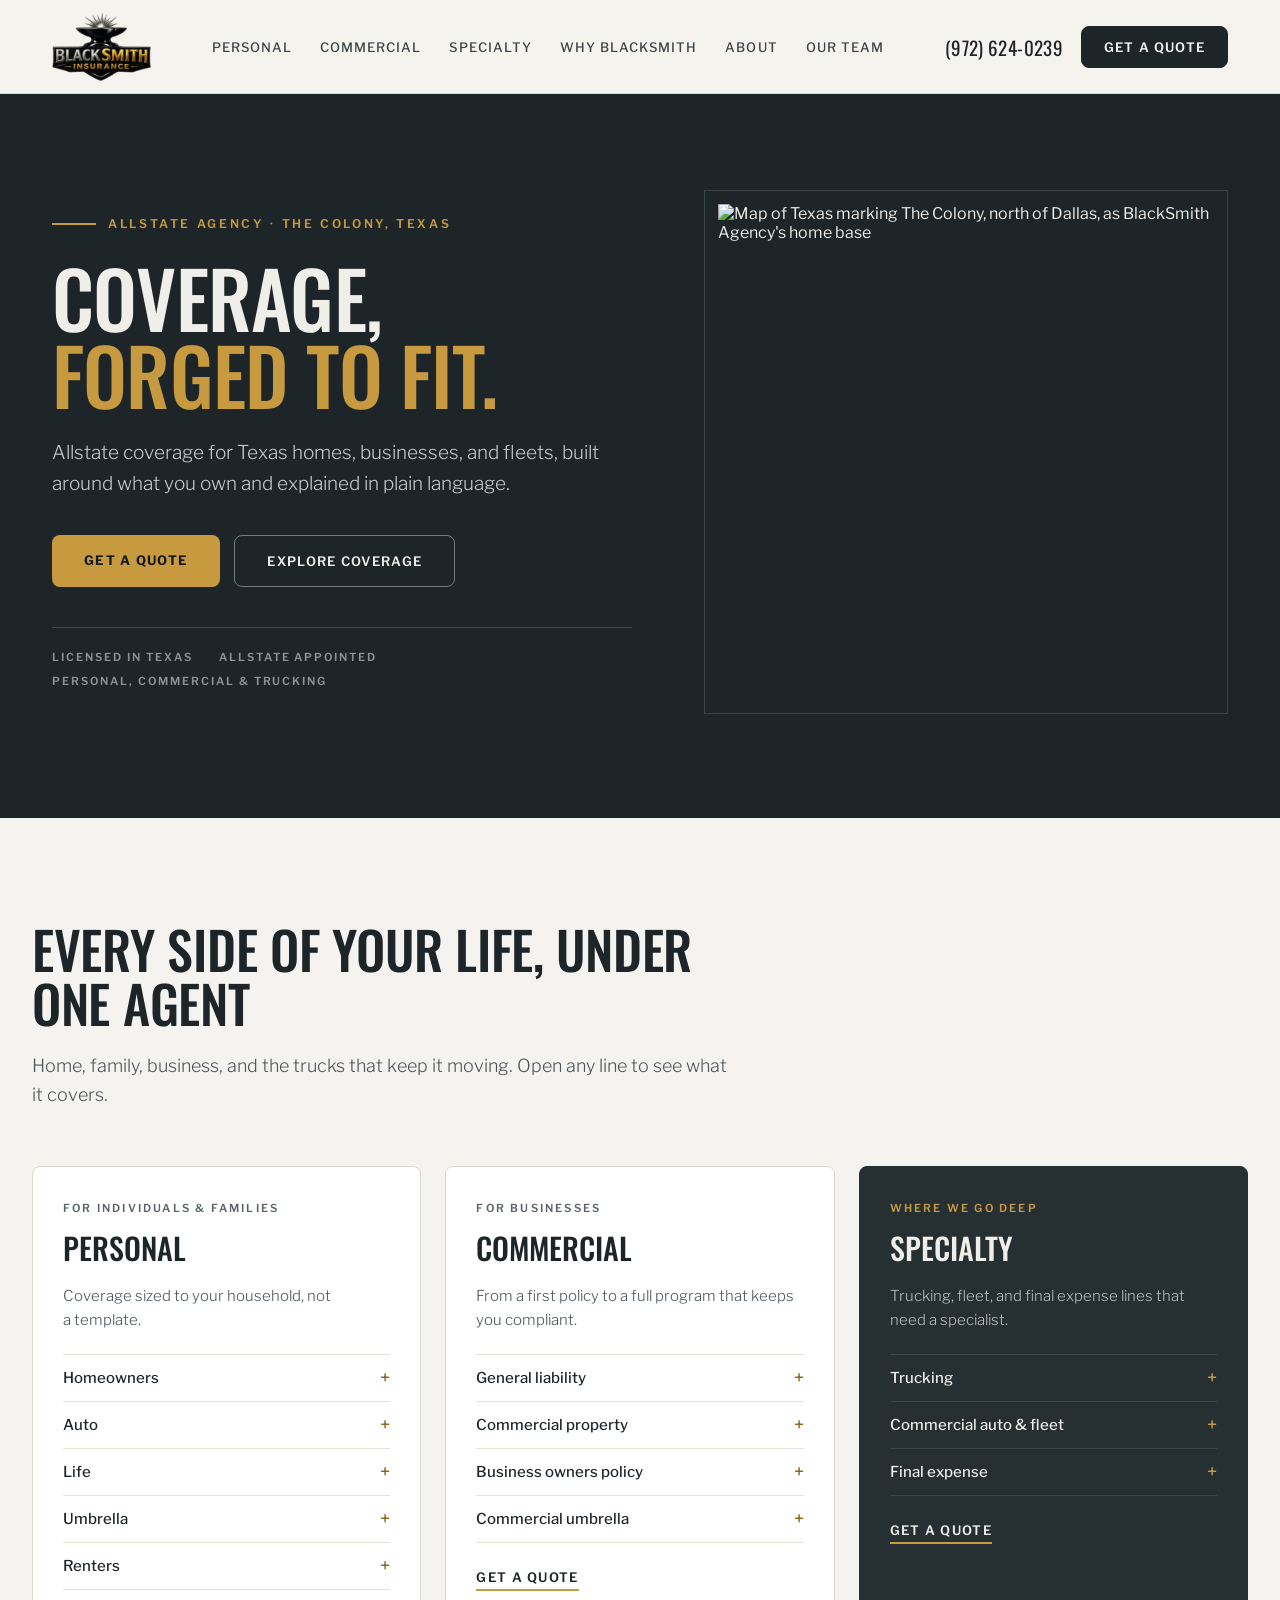
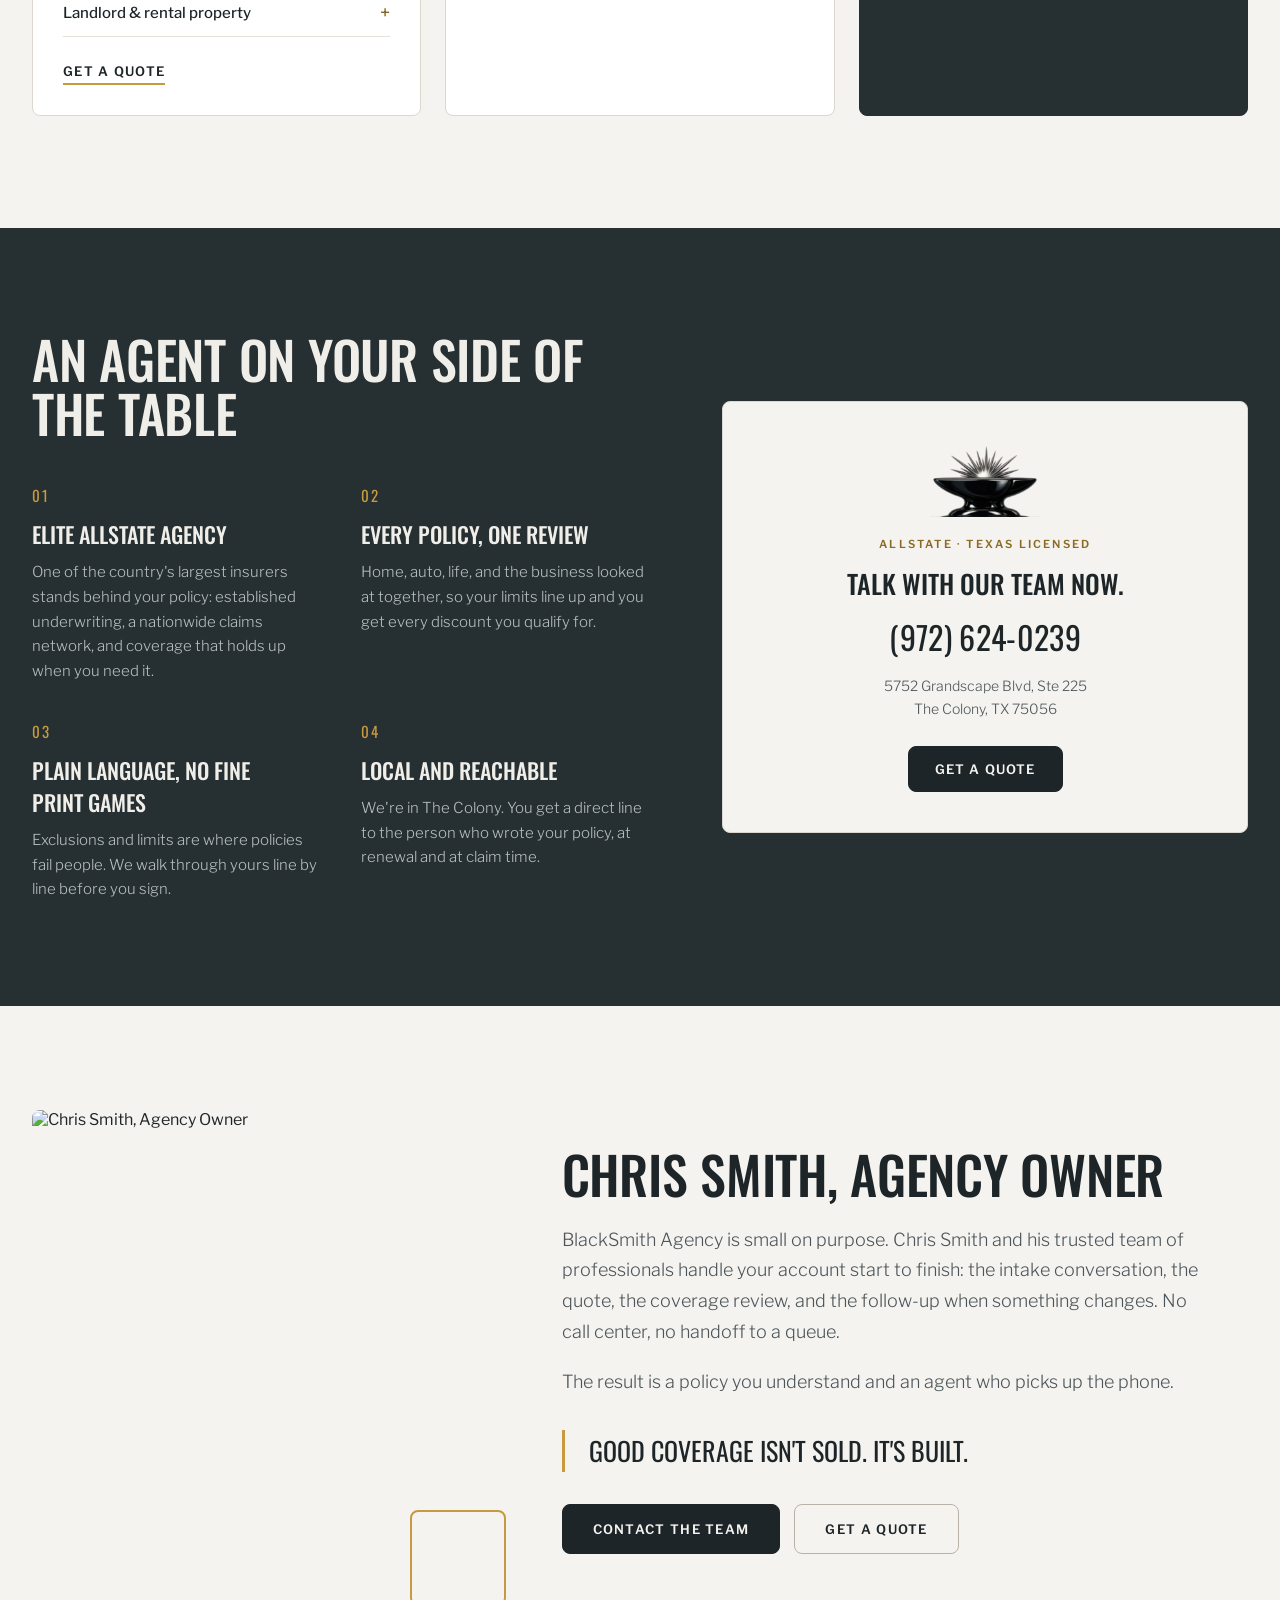
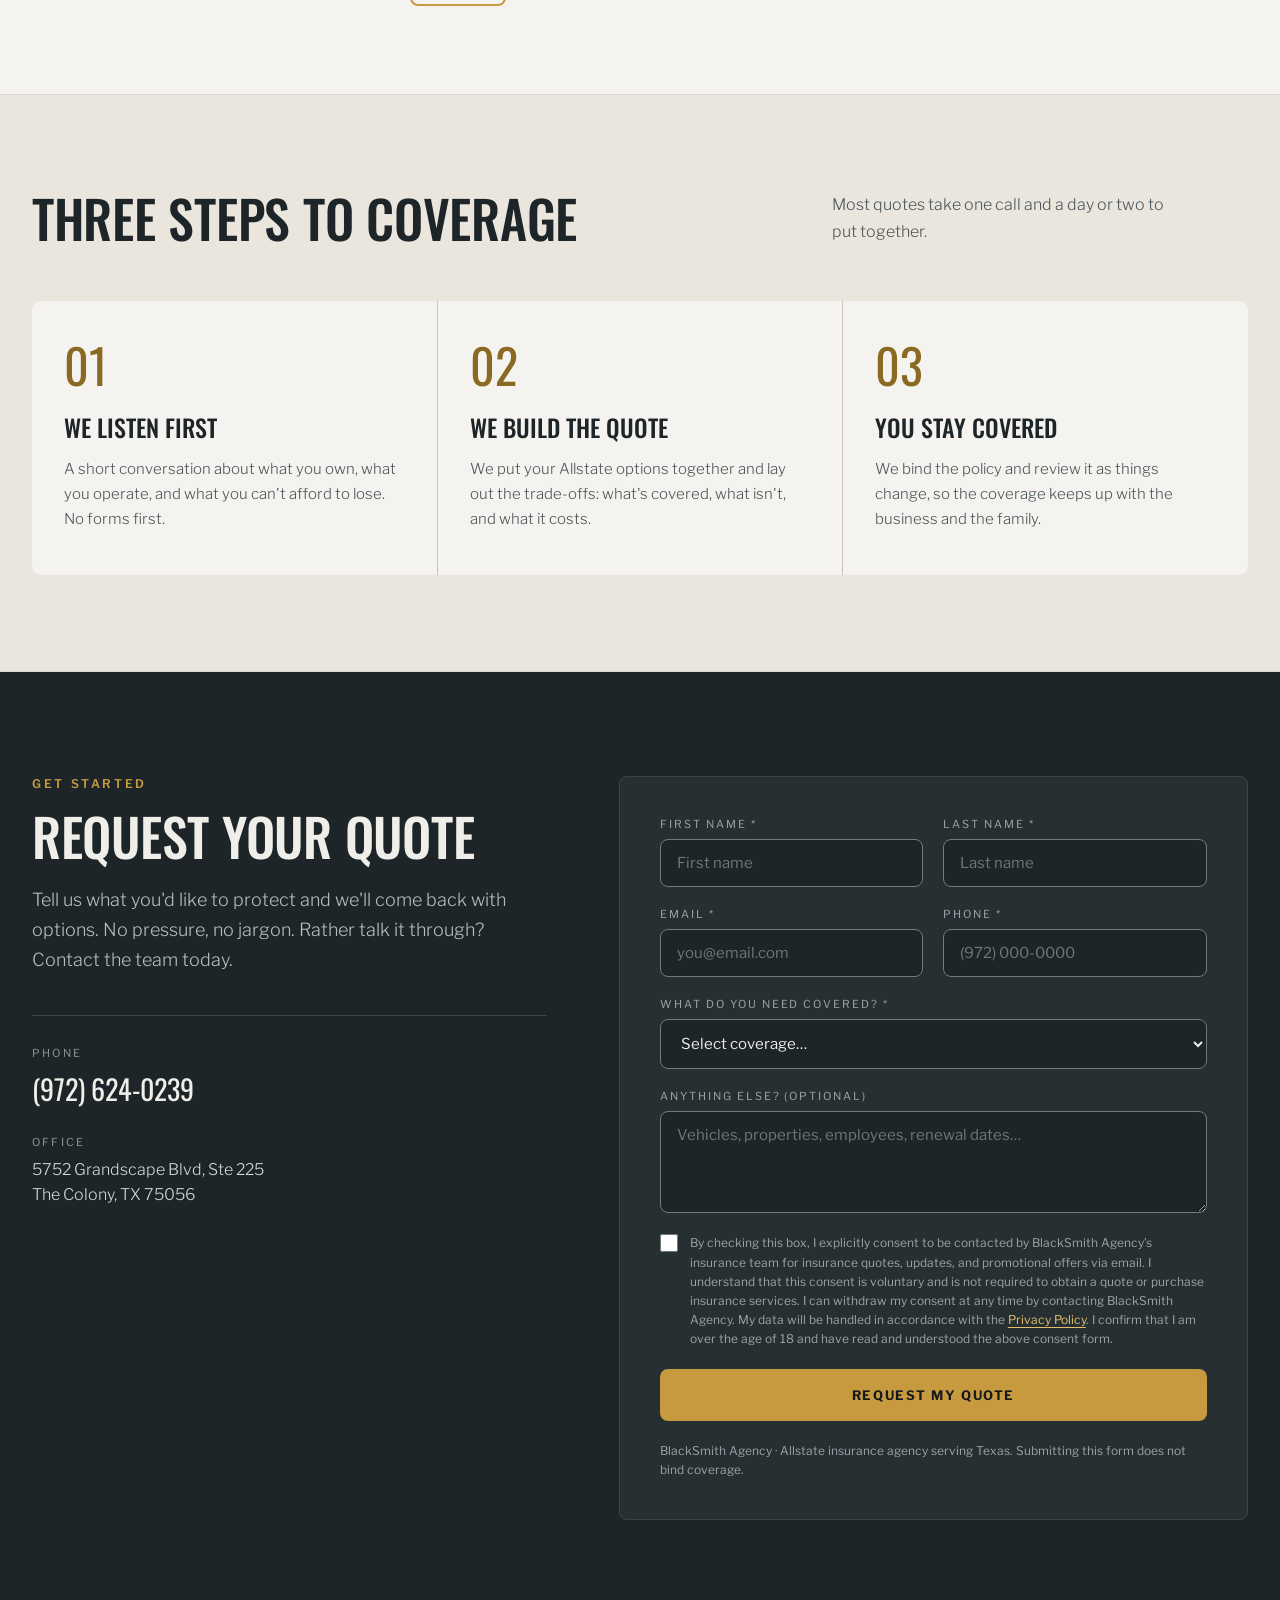
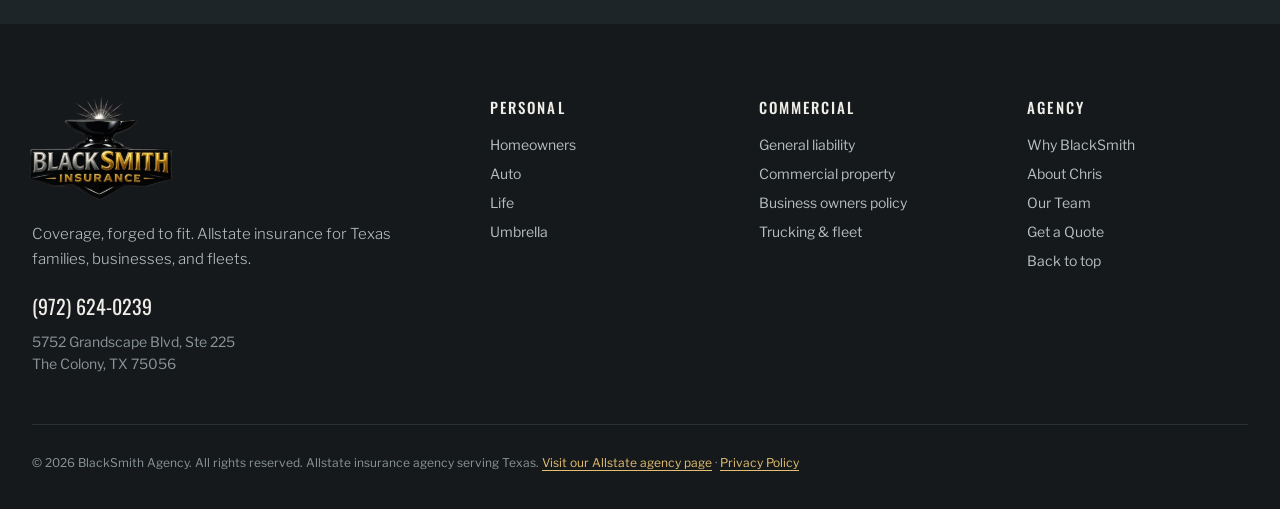
==== commit bec21306: "Change contact card heading to "Talk with our team now" Also keep client-guide/ out of Vercel upload" ====
--- a/index.html
+++ b/index.html
@@ -213,7 +213,7 @@
     <aside class="why-card">
       <img class="why-card-mark" src="/assets/anvil-mark-v2.webp" alt="" width="340" height="218" loading="lazy">
       <div class="why-card-kicker">Allstate · Texas licensed</div>
-      <p class="why-card-lead">Talk to Chris directly.</p>
+      <p class="why-card-lead">Talk with our team now.</p>
       <a class="why-card-phone" href="tel:+19726240239">(972) 624-0239</a>
       <address class="why-card-addr">
         5752 Grandscape Blvd, Ste 225<br>The Colony, TX 75056
